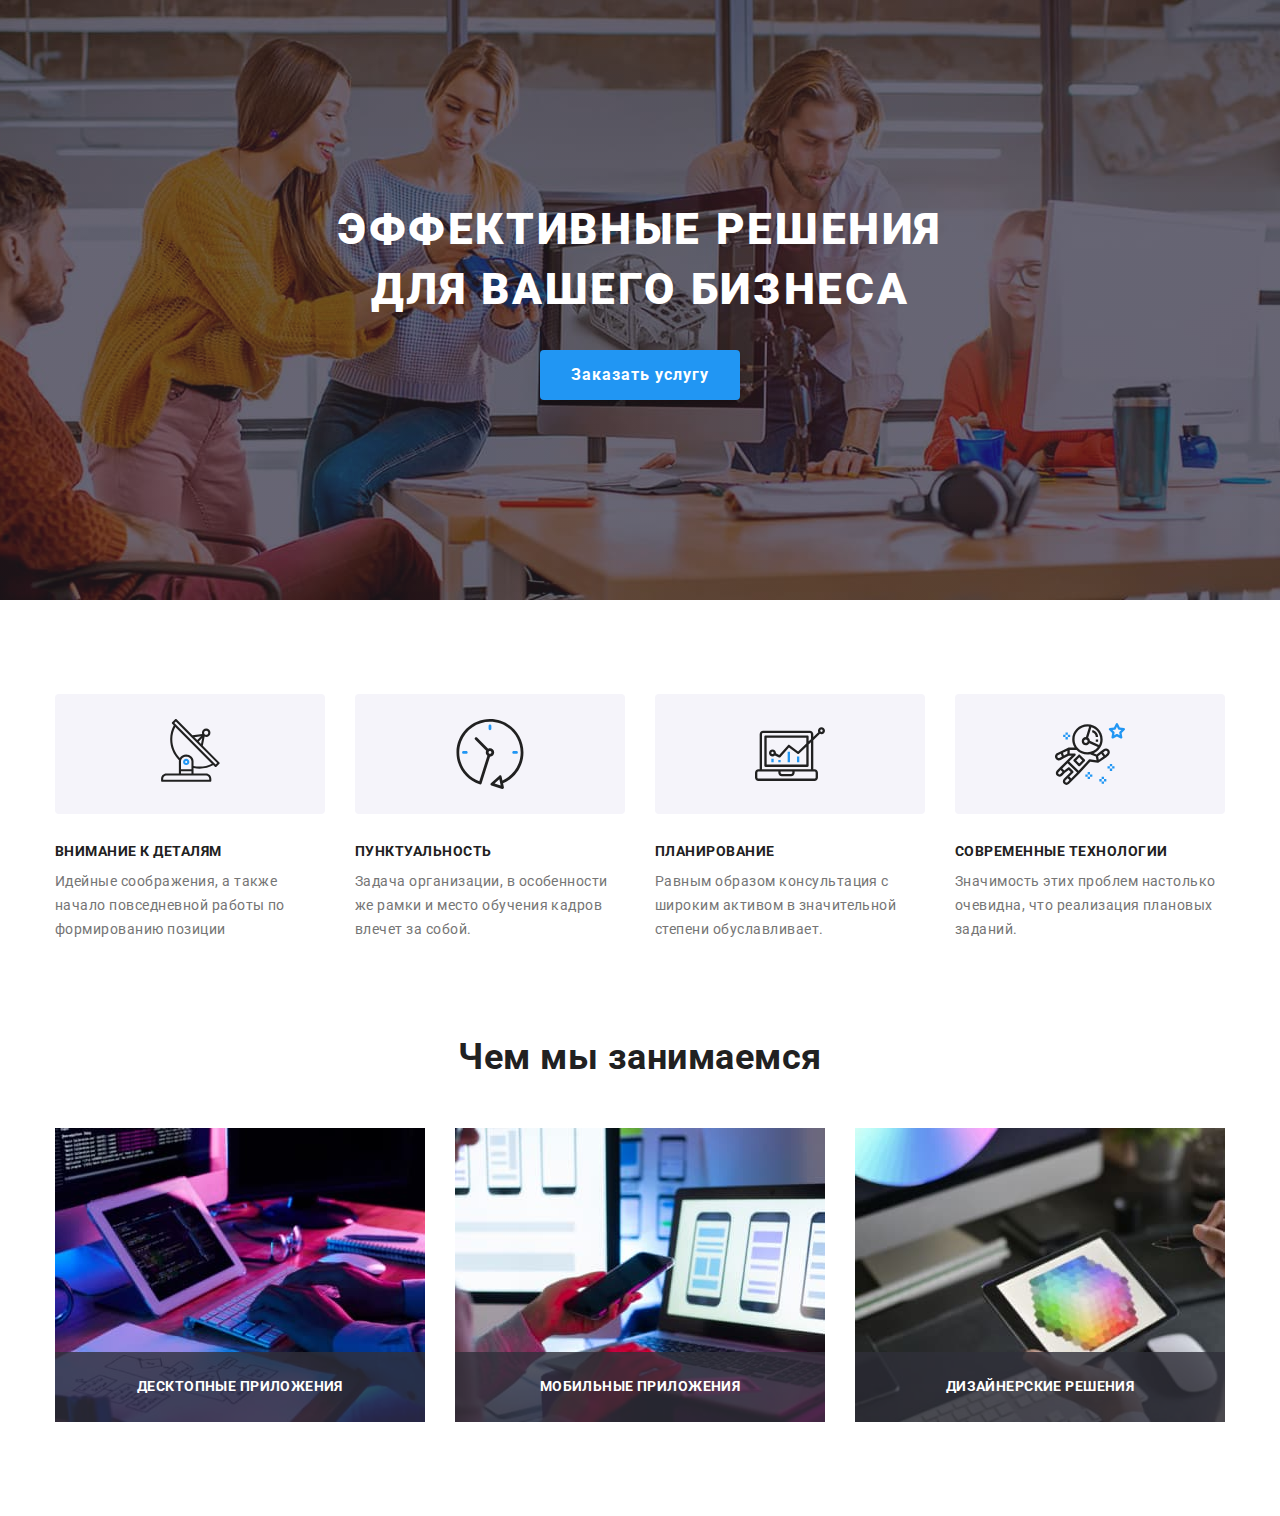
==== index.html @ b1a405c2 "add features adaptive" ====
<!DOCTYPE html>
<html lang="ru">
  <head>
    <meta charset="UTF-8" />
    <meta http-equiv="X-UA-Compatible" content="IE=edge" />
    <meta name="viewport" content="width=device-width, initial-scale=1.0" />
    <link rel="preconnect" href="https://fonts.googleapis.com" />
    <link rel="preconnect" href="https://fonts.gstatic.com" crossorigin />
    <link
      href="https://fonts.googleapis.com/css2?family=Raleway:wght@700&family=Roboto:wght@400;500;700;900&display=swap"
      rel="stylesheet"
    />
    <link
      rel="stylesheet"
      href="https://cdnjs.cloudflare.com/ajax/libs/modern-normalize/1.1.0/modern-normalize.min.css"
    />
    <link rel="stylesheet" href="./css/main.min.css" />
    <title>Document</title>
  </head>
  <body>
    <!-- Шапка сайта-->
    <!-- <header class="header">
      <div class="conteiner header__conteiner">
        <nav class="navigation">
          <a class="logo header__logo link" href="./index.html"
            ><span class="logo__label">Web</span>Studio</a
          >
          <ul class="navigation__list list">
            <li class="navigation__item">
              <a class="navigation__link link navigation__link--active" href="./index.html"
                >Студия</a
              >
            </li>
            <li class="navigation__item">
              <a class="navigation__link link" href="./portfolio.html">Портфолио</a>
            </li>
            <li class="navigation__item"><a class="navigation__link link" href="">Контакты</a></li>
          </ul>
        </nav>
        <ul class="header__contact contat-header list">
          <li class="contact-header__item">
            <a class="contact-header__link link" href="mailto:info@devstudio.com">
              <svg class="contact-header__icon" width="16" height="10">
                <use href="./images/icon/icon.svg#icon-envelope"></use></svg
              >info@devstudio.com</a
            >
          </li>
          <li class="contact-header__item">
            <a class="contact-header__link link" href="tel:+380961111111">
              <svg class="contact-header__icon" width="10" height="16">
                <use href="./images/icon/icon.svg#icon-smartphone"></use></svg
              >+380 96 111 11 11</a
            >
          </li>
        </ul>
      </div>
    </header> -->
    <main>
      <!--Секция герой-->
      <div class="hero hero--center">
        <section class="hero__section">
          <h1 class="hero__title">
            Эффективные решения <br />
            для вашего бизнеса
          </h1>
          <button class="button hero__btn" type="button" data-modal-open>Заказать услугу</button>
        </section>
      </div>
      <!-- Особенности  -->
      <section class="section">
        <div class="conteiner">
          <h2 class="visually-hidden">Особенности компании</h2>
          <ul class="features list">
            <li class="features__item">
              <h3 class="features__title">
                <div class="features__box">
                  <svg class="features__icon" width="70" height="70">
                    <use href="./images/icon/icon.svg#icon-antenna"></use>
                  </svg>
                </div>
                Внимание к деталям
              </h3>
              <p class="features__text">
                Идейные соображения, а также начало повседневной работы по формированию позиции
              </p>
            </li>
            <li class="features__item">
              <h3 class="features__title">
                <div class="features__box">
                  <svg class="features__icon" width="70" height="70">
                    <use href="./images/icon/icon.svg#icon-clock"></use>
                  </svg>
                </div>
                Пунктуальность
              </h3>
              <p class="features__text">
                Задача организации, в особенности же рамки и место обучения кадров влечет за собой.
              </p>
            </li>
            <li class="features__item">
              <h3 class="features__title">
                <div class="features__box">
                  <svg class="features__icon" width="70" height="70">
                    <use href="./images/icon/icon.svg#icon-diagram"></use>
                  </svg>
                </div>
                Планирование
              </h3>
              <p class="features__text">
                Равным образом консультация с широким активом в значительной степени обуславливает.
              </p>
            </li>
            <li class="features__item">
              <h3 class="features__title">
                <div class="features__box">
                  <svg class="features__icon" width="70" height="70">
                    <use href="./images/icon/icon.svg#icon-astronaut"></use>
                  </svg>
                </div>
                Современные технологии
              </h3>
              <p class="features__text">
                Значимость этих проблем настолько очевидна, что реализация плановых заданий.
              </p>
            </li>
          </ul>
        </div>
      </section>
      <!-- Чем занимется компания -->
      <section class="work">
        <div class="conteiner">
          <h2 class="work__title">Чем мы занимаемся</h2>
          <ul class="work__list list">
            <li class="work__item">
              <img
                src="./images/box1.jpg"
                width="370"
                alt="программист работает за компьютером в офисе"
              />
              <p class="work__text">Десктопные приложения</p>
            </li>
            <li class="work__item">
              <img
                src="./images/box2.jpg"
                width="370"
                alt="дизайнер разрабатывает веб-интерфейс для смартфонов"
              />
              <p class="work__text">Мобильные приложения</p>
            </li>
            <li class="work__item">
              <img
                src="./images/box3.jpg"
                width="370"
                alt="веб-дизайнер выбиреат цвет на графическом планшете"
              />
              <p class="work__text">Дизайнерские решения</p>
            </li>
          </ul>
        </div>
      </section>
      <!-- Команда -->
      <!-- <section class="section team">
        <div class="conteiner">
          <h2 class="team__title">Наша команда</h2>
          <ul class="team__list list">
            <li class="team__item">
              <img
                class="team__img"
                src="./images/ig.jpg"
                width="270"
                alt="фото Игоря Демьяненко"
              />
              <div class="team-box">
                <h3 class="team-name">Игорь Демьяненко</h3>
                <p class="team-prof">Product Designer</p>
              </div>
              <ul class="master-soc-list list">
                <li class="master-soc-item">
                  <a class="master-soc-link" href="https://www.instagram.com">
                    <svg class="master-soc-icon" width="20" height="20">
                      <use href="./images/icon/icon.svg#icon-instagram"></use>
                    </svg>
                  </a>
                </li>
                <li class="master-soc-item">
                  <a class="master-soc-link" href="https://www.twitter.com"
                    ><svg class="master-soc-icon" width="20" height="20">
                      <use href="./images/icon/icon.svg#icon-twitter"></use></svg
                  ></a>
                </li>
                <li class="master-soc-item">
                  <a class="master-soc-link" href="https://www.facebook.com"
                    ><svg class="master-soc-icon" width="20" height="20">
                      <use href="./images/icon/icon.svg#icon-facebook"></use></svg
                  ></a>
                </li>
                <li class="master-soc-item">
                  <a class="master-soc-link" href="https://www.linkedin.com"
                    ><svg class="master-soc-icon" width="20" height="20">
                      <use href="./images/icon/icon.svg#icon-linkedin"></use></svg
                  ></a>
                </li>
              </ul>
            </li>
            <li class="team__item">
              <img class="team__img" src="./images/ol.jpg" width="270" alt="фото Ольги Репиной" />
              <div class="team-box">
                <h3 class="team-name">Ольга Репина</h3>
                <p class="team-prof">Frontend Developer</p>
              </div>
              <ul class="master-soc-list list">
                <li class="master-soc-item">
                  <a class="master-soc-link" href="https://www.instagram.com">
                    <svg class="master-soc-icon" width="20" height="20">
                      <use href="./images/icon/icon.svg#icon-instagram"></use>
                    </svg>
                  </a>
                </li>
                <li class="master-soc-item">
                  <a class="master-soc-link" href="https://www.twitter.com"
                    ><svg class="master-soc-icon" width="20" height="20">
                      <use href="./images/icon/icon.svg#icon-twitter"></use></svg
                  ></a>
                </li>
                <li class="master-soc-item">
                  <a class="master-soc-link" href="https://www.facebook.com"
                    ><svg class="master-soc-icon" width="20" height="20">
                      <use href="./images/icon/icon.svg#icon-facebook"></use></svg
                  ></a>
                </li>
                <li class="master-soc-item">
                  <a class="master-soc-link" href="https://www.linkedin.com"
                    ><svg class="master-soc-icon" width="20" height="20">
                      <use href="./images/icon/icon.svg#icon-linkedin"></use></svg
                  ></a>
                </li>
              </ul>
            </li>
            <li class="team__item">
              <img
                class="team__img"
                src="./images/nic.jpg"
                width="270"
                alt="фото Николая Тарасова"
              />
              <div class="team-box">
                <h3 class="team-name">Николай Тарасов</h3>
                <p class="team-prof">Marketing</p>
              </div>
              <ul class="master-soc-list list">
                <li class="master-soc-item">
                  <a class="master-soc-link" href="https://www.instagram.com">
                    <svg class="master-soc-icon" width="20" height="20">
                      <use href="./images/icon/icon.svg#icon-instagram"></use>
                    </svg>
                  </a>
                </li>
                <li class="master-soc-item">
                  <a class="master-soc-link" href="https://www.twitter.com"
                    ><svg class="master-soc-icon" width="20" height="20">
                      <use href="./images/icon/icon.svg#icon-twitter"></use></svg
                  ></a>
                </li>
                <li class="master-soc-item">
                  <a class="master-soc-link" href="https://www.facebook.com"
                    ><svg class="master-soc-icon" width="20" height="20">
                      <use href="./images/icon/icon.svg#icon-facebook"></use></svg
                  ></a>
                </li>
                <li class="master-soc-item">
                  <a class="master-soc-link" href="https://www.linkedin.com"
                    ><svg class="master-soc-icon" width="20" height="20">
                      <use href="./images/icon/icon.svg#icon-linkedin"></use></svg
                  ></a>
                </li>
              </ul>
            </li>
            <li class="team__item">
              <img
                class="team__img"
                src="./images/mih.jpg"
                width="270"
                alt="фото Михаила Ермакова"
              />
              <div class="team-box">
                <h3 class="team-name">Михаил Ермаков</h3>
                <p class="team-prof">UI Designer</p>
              </div>
              <ul class="master-soc-list list">
                <li class="master-soc-item">
                  <a class="master-soc-link" href="https://www.instagram.com">
                    <svg class="master-soc-icon" width="20" height="20">
                      <use href="./images/icon/icon.svg#icon-instagram"></use>
                    </svg>
                  </a>
                </li>
                <li class="master-soc-item">
                  <a class="master-soc-link" href="https://www.twitter.com"
                    ><svg class="master-soc-icon" width="20" height="20">
                      <use href="./images/icon/icon.svg#icon-twitter"></use></svg
                  ></a>
                </li>
                <li class="master-soc-item">
                  <a class="master-soc-link" href="https://www.facebook.com"
                    ><svg class="master-soc-icon" width="20" height="20">
                      <use href="./images/icon/icon.svg#icon-facebook"></use></svg
                  ></a>
                </li>
                <li class="master-soc-item">
                  <a class="master-soc-link" href="https://www.linkedin.com"
                    ><svg class="master-soc-icon" width="20" height="20">
                      <use href="./images/icon/icon.svg#icon-linkedin"></use></svg
                  ></a>
                </li>
              </ul>
            </li>
          </ul>
        </div>
      </section> -->
      <!-- Клиенты -->
      <!-- <section class="section">
        <div class="conteiner">
          <h2 class="clients">Постоянные клиенты</h2>
          <ul class="clients-list list">
            <li class="clients-item">
              <a class="clients-link" href="">
                <svg class="clients-icon" width="106" height="60">
                  <use href="./images/icon/icon.svg#icon-client1"></use>
                </svg>
              </a>
            </li>
            <li class="clients-item">
              <a class="clients-link" href="">
                <svg class="clients-icon" width="106" height="60">
                  <use href="./images/icon/icon.svg#icon-client2"></use>
                </svg>
              </a>
            </li>
            <li class="clients-item">
              <a class="clients-link" href="">
                <svg class="clients-icon" width="106" height="60">
                  <use href="./images/icon/icon.svg#icon-client3"></use>
                </svg>
              </a>
            </li>
            <li class="clients-item">
              <a class="clients-link" href="">
                <svg class="clients-icon" width="106" height="60">
                  <use href="./images/icon/icon.svg#icon-client4"></use>
                </svg>
              </a>
            </li>
            <li class="clients-item">
              <a class="clients-link" href="">
                <svg class="clients-icon" width="106" height="60">
                  <use href="./images/icon/icon.svg#icon-client5"></use>
                </svg>
              </a>
            </li>
            <li class="clients-item">
              <a class="clients-link" href="">
                <svg class="clients-icon" width="106" height="60">
                  <use href="./images/icon/icon.svg#icon-client6"></use>
                </svg>
              </a>
            </li>
          </ul>
        </div>
      </section> -->
    </main>
    <!-- Подвал -->
    <!-- <footer class="footer">
      <div class="conteiner footer__conteiner">
        <div>
          <a class="logo footer__logo link" href="./index.html"
            ><span class="logo__label">Web</span>Studio</a
          >
          <address class="footer__address">
            <p class="footer__text">г. Киев, пр-т Леси Украинки, 26</p>
            <ul class="footer__contact list">
              <li class="footer__item">
                <a class="footer__link link" href="mailto:info@devstudio.com">info@devstudio.com</a>
              </li>
              <li class="footer__item">
                <a class="footer__link link" href="tel:+380961111111">+380 96 111 11 11</a>
              </li>
            </ul>
          </address>
        </div>
        <div class="socials footer__socials">
          <h2 class="socials__title">присоединяйтесь</h2>
          <ul class="socials__list list">
            <li class="socials__item">
              <a class="socials__link" href="https://www.instagram.com">
                <svg class="socials__icon" width="20" height="20">
                  <use href="./images/icon/icon.svg#icon-instagram"></use>
                </svg>
              </a>
            </li>
            <li class="socials__item">
              <a class="socials__link" href="https://www.twitter.com"
                ><svg class="socials__icon" width="20" height="20">
                  <use href="./images/icon/icon.svg#icon-twitter"></use></svg
              ></a>
            </li>
            <li class="socials__item">
              <a class="socials__link" href="https://www.facebook.com"
                ><svg class="socials__icon" width="20" height="20">
                  <use href="./images/icon/icon.svg#icon-facebook"></use></svg
              ></a>
            </li>
            <li class="socials__item">
              <a class="socials__link" href="https://www.linkedin.com"
                ><svg class="socials__icon" width="20" height="20">
                  <use href="./images/icon/icon.svg#icon-linkedin"></use></svg
              ></a>
            </li>
          </ul>
        </div>
        <div class="subscription footer__subscription">
          <h2 class="subscription__titel">Подпишитесь на рассылку</h2>
          <form class="subscription__form">
            <input class="subscription__input" type="email" name="email" placeholder="E-mail" />
            <button type="submit" class="button subscription__btn">
              Подписаться
              <svg class="subscription__icon" width="24" height="24">
                <use href="./images/icon/icon.svg#icon-send"></use>
              </svg>
            </button>
          </form>
        </div>
      </div>
    </footer> -->
    <!-- Modal window -->
    <div class="backdrop is-hidden" data-modal>
      <div class="modal">
        <button class="modal-btm" type="button" data-modal-close>
          <svg class="btn-close" width="18" height="18">
            <use href="./images/icon/icon.svg#icon-close"></use>
          </svg>
        </button>
        <h2 class="modal-text">Оставьте свои данные, мы вам перезвоним</h2>
        <form class="modal-form">
          <div class="input-wrap">
            <label class="modal-label">
              <span class="label-name"> Имя</span>
              <input type="text" name="username" class="modal-input" />
              <svg class="modal-input-icon" width="18" height="18">
                <use href="./images/icon/icon.svg#icon-persone"></use>
              </svg>
            </label>
          </div>
          <div class="input-wrap">
            <label class="modal-label">
              <span class="label-name">Телефон</span>
              <input type="tel" name="userphone" class="modal-input" />
              <svg class="modal-input-icon" width="18" height="18">
                <use href="./images/icon/icon.svg#icon-phone"></use>
              </svg>
            </label>
          </div>
          <div class="input-wrap">
            <label class="modal-label">
              <span class="label-name">Почта</span>
              <input type="email" name="useremail" class="modal-input" />
              <svg class="modal-input-icon" width="18" height="18">
                <use href="./images/icon/icon.svg#icon-email"></use>
              </svg>
            </label>
          </div>
          <label class="modal-label">
            <span class="label-name">Комментарий</span>
            <textarea name="comment" class="modal-textarea" placeholder="Введите текст"></textarea>
          </label>
          <label class="modal-checkbox">
            <input name="agreement" type="checkbox" class="modal-check visually-hidden" />
            <span class="checkbox-icon"></span>
            <span
              >Соглашаюсь с рассылкой и принимаю
              <a class="checkbox-text link" href="">Условия договора</a></span
            >
          </label>
          <button type="submit" class="modal-button">Отправить</button>
        </form>
      </div>
    </div>
    <script src="./js/modal.js"></script>
  </body>
</html>
---- css/main.min.css ----
ul,h1,h2,h3,p{margin-top:0;margin-bottom:0;padding:0}img{display:block;max-width:100%}body{font-family:"Roboto",sans-serif;font-weight:400;letter-spacing:.03em;color:#212121;background-color:#fff}.link{text-decoration:none}.list{list-style:none}.visually-hidden{position:absolute;white-space:nowrap;width:1px;height:1px;overflow:hidden;border:0;padding:0;clip:rect(0 0 0 0);clip-path:inset(50%);margin:-1px}.conteiner{padding:0 15px;margin:0 auto}@media screen and (min-width: 480px){.conteiner{width:480px}}@media screen and (min-width: 768px){.conteiner{width:768px}}@media screen and (min-width: 1200px){.conteiner{width:1200px}}.section{padding:60px 0}@media screen and (min-width: 1200px){.section{padding:94px 0}}.header{padding-top:24px;padding-bottom:25px;border-bottom:1px solid #ececec}.header__conteiner{display:flex;align-items:center}.header__logo{margin-right:93px;color:#000}.header__contact{display:flex;margin-left:auto}.contact-header__item:not(:last-child){margin-right:50px}.contact-header__icon{margin-right:10px;fill:currentColor}.contact-header__link{display:flex;align-items:center;font-weight:500;font-size:14px;line-height:1.14;letter-spacing:.02em;color:#757575;transition:color 250ms cubic-bezier(0.4, 0, 0.2, 1)}.contact-header__link:hover,.contact-header__link:focus{color:#2196f3}.logo{font-family:"Raleway";font-weight:700;font-size:26px;line-height:1.2}.logo__label{color:#2196f3}.navigation{display:flex;align-items:center}.navigation__list{display:flex}.navigation__item{position:relative}.navigation__item:not(:last-child){margin-right:50px}.navigation__link{font-weight:500;font-size:14px;line-height:1.14;letter-spacing:.02em;color:#212121;transition:color 250ms cubic-bezier(0.4, 0, 0.2, 1)}.navigation__link:hover,.navigation__link:focus{color:#2196f3}.navigation__link--active{color:#2196f3}.navigation__link--active::after{content:"";display:block;position:absolute;top:48px;width:100%;height:4px;background-color:#2196f3;border-radius:2px}.hero{max-width:480px;height:auto;padding:118px 60px;background-image:linear-gradient(rgba(56, 47, 58, 0.4), rgba(56, 47, 58, 0.4)),url(../images/icon/hero.jpg);background-position:center;background-repeat:no-repeat;background-color:#2f303a;text-align:center}@media screen and (min-width: 768px){.hero{max-width:768px;padding:118px 204px}}@media screen and (min-width: 1200px){.hero{max-width:1600px;height:600px;padding:200px 0}}.hero--center{margin-right:auto;margin-left:auto}.hero__title{margin-bottom:30px;font-weight:900;font-size:26px;line-height:1.62;text-align:center;letter-spacing:.06em;text-transform:uppercase;color:#fff}@media screen and (min-width: 1200px){.hero__title{font-size:44px;line-height:1.36}}.hero__btn{transition:background-color 250ms cubic-bezier(0.4, 0, 0.2, 1)}.hero__btn:hover,.hero__btn:focus{background-color:#188ce8}.button{width:200px;height:50px;font-weight:700;font-size:16px;line-height:1.88;letter-spacing:.06em;color:#fff;background-color:#2196f3;box-shadow:0px 4px 4px rgba(0,0,0,.15);border-radius:4px;border:1px solid rgba(0,0,0,0);cursor:pointer}.features{margin-bottom:-30px}@media screen and (min-width: 768px){.features{display:flex;flex-wrap:wrap;margin-right:-30px}}.features__item{width:100%;margin-bottom:30px}@media screen and (min-width: 768px){.features__item{margin-right:30px;flex-basis:calc(50% - 30px)}}@media screen and (min-width: 1200px){.features__item{flex-basis:calc(25% - 30px)}}.features__title{margin-bottom:10px;font-weight:700;font-size:14px;line-height:1.14;text-transform:uppercase;text-align:center}@media screen and (min-width: 768px){.features__title{text-align:left}}.features__box{display:flex;justify-content:center;align-items:center;margin-bottom:30px;background-color:#f5f4fa;border-radius:4px;height:120px}.features__text{font-size:14px;line-height:1.71;color:#757575}.work{padding-bottom:94px}.work__title{margin-bottom:50px;font-weight:700;font-size:36px;line-height:1.17;text-align:center}.work__list{display:flex}.work__item{position:relative}.work__item:not(:last-child){margin-right:30px}.work__text{position:absolute;bottom:0;display:flex;justify-content:center;align-items:center;width:100%;height:70px;font-weight:700;font-size:14px;line-height:1.14;text-align:center;letter-spacing:.03em;text-transform:uppercase;color:#fff;background-color:rgba(47,48,58,.8)}.team{background-color:#f5f4fa}.team__title{margin-bottom:50px;font-weight:700;font-size:36px;line-height:1.17;text-align:center}.team__list{display:flex}.team__item{background:#fff;box-shadow:0px 1px 3px rgba(0,0,0,.12),0px 1px 1px rgba(0,0,0,.14),0px 2px 1px rgba(0,0,0,.2);border-radius:0px 0px 4px 4px}.team__item:not(:last-child){margin-right:30px}.team-box{padding:30px 0 16px 0}.team-name{margin-bottom:10px;font-weight:500;font-size:16px;line-height:1.19;text-align:center}.team-prof{font-size:16px;line-height:1.19;text-align:center;color:#757575}.master-soc-list{display:flex;align-items:center;justify-content:center;padding:0 32px 30px 32px}.master-soc-link{width:44px;height:44px;display:flex;justify-content:center;align-items:center;border-radius:50%;fill:#afb1b8;transition:background-color 250ms cubic-bezier(0.4, 0, 0.2, 1),fill 250ms cubic-bezier(0.4, 0, 0.2, 1)}.master-soc-link:hover,.master-soc-link:focus{fill:#fff;background-color:#2196f3}.master-soc-item:not(:last-child){margin-right:10px}.clients{margin-bottom:50px;font-weight:700;font-size:36px;line-height:1.16;text-align:center;letter-spacing:.03em}.clients-list{display:flex}.clients-link{display:flex;align-items:center;justify-content:center;fill:#afb1b8;width:170px;height:92px;border:1px solid #afb1b8;border-radius:4px;transition:border 250ms cubic-bezier(0.4, 0, 0.2, 1),fill 250ms cubic-bezier(0.4, 0, 0.2, 1)}.clients-link:hover,.clients-link:focus{border:1px solid #2196f3;fill:#2196f3}.clients-item:not(:last-child){margin-right:30px}.footer{padding:60px 0;background-color:#2f303a}.footer__conteiner{display:flex;align-items:baseline}.footer__logo{margin-bottom:20px;display:inline-block;color:#fff}.footer__text{margin-bottom:9px;font-style:normal;font-size:14px;line-height:1.71;color:#fff}.footer__item:first-child{margin-bottom:9px}.footer__link{display:inline-block;font-style:normal;font-size:14px;line-height:1.71;color:rgba(255,255,255,.6);transition:color 250ms cubic-bezier(0.4, 0, 0.2, 1)}.footer__link:hover,.footer__link:focus{color:#2196f3}.footer__socials{margin-left:70px}.socials__title{margin-bottom:20px;font-weight:700;font-size:14px;line-height:1.14;letter-spacing:.03em;text-transform:uppercase;color:#fff}.socials__list{display:flex}.socials__item:not(:last-child){margin-right:10px}.socials__link{width:44px;height:44px;border-radius:50px;display:flex;justify-content:center;align-items:center;fill:#fff;background-color:rgba(255,255,255,.1);transition:background-color 250ms cubic-bezier(0.4, 0, 0.2, 1)}.socials__link:hover,.socials__link:focus{background-color:#2196f3}.footer__subscription{margin-left:93px}.subscription__titel{margin-bottom:20px;font-weight:700;font-size:14px;line-height:1.14;letter-spacing:.03em;text-transform:uppercase;color:#fff}.subscription__form{display:flex;align-items:center}.subscription__input{display:block;margin-right:12px;padding-left:16px;width:358px;height:50px;border:1px solid rgba(255,255,255,.3);filter:drop-shadow(0px 4px 4px rgba(0, 0, 0, 0.15));border-radius:4px;background-color:rgba(0,0,0,0);color:rgba(255,255,255,.6)}.subscription__input::placeholder{font-size:16px;line-height:1.25;letter-spacing:.03em;color:rgba(255,255,255,.6)}.subscription__btn{display:flex;align-items:center;justify-content:center}.subscription__icon{margin-left:10px;fill:#fff}.box-pro{margin-bottom:50px}.projects-btn{display:flex;justify-content:center}.btn-item:not(:last-child){margin-right:8px}.btn{padding:6px 22px;border-radius:4px;border:1px solid rgba(0,0,0,0);font-family:"Roboto";font-weight:500;font-size:16px;line-height:1.62;text-align:center;letter-spacing:.03em;color:#212121;background:#f5f4fa;cursor:pointer;transition:color 250ms cubic-bezier(0.4, 0, 0.2, 1),background-color 250ms cubic-bezier(0.4, 0, 0.2, 1),box-shadow 250ms cubic-bezier(0.4, 0, 0.2, 1),border-radius 250ms cubic-bezier(0.4, 0, 0.2, 1)}.btn:hover,.btn:focus{background-color:#2196f3;color:#fff;box-shadow:0px 3px 1px rgba(0,0,0,.1),0px 1px 2px rgba(0,0,0,.08),0px 2px 2px rgba(0,0,0,.12);border-radius:4px}.projects-list{padding:0;margin:0;display:flex;flex-wrap:wrap;margin-top:-30px;margin-left:-30px}.projects-item{flex-basis:calc(33.3333333333% - 30px);margin-top:30px;margin-left:30px;cursor:pointer;transition:box-shadow 250ms cubic-bezier(0.4, 0, 0.2, 1)}.projects-item:hover,.projects-item:focus{box-shadow:0px 1px 1px rgba(0,0,0,.12),0px 4px 4px rgba(0,0,0,.06),1px 4px 6px rgba(0,0,0,.16)}.projects-overlay{position:relative;overflow:hidden}.overlay-text{position:absolute;top:0;left:0;height:100%;padding:63px 24px;font-size:18px;line-height:1.56;letter-spacing:.03em;color:#fff;background-color:rgba(33,150,243,.9);transform:translateY(100%);transition:transform 250ms cubic-bezier(0.4, 0, 0.2, 1)}.projects-item:hover .overlay-text{transform:translateY(0)}.card-box{padding:20px 24px;border-width:0 1px 1px 1px;border-style:solid;border-color:#eee}.project-h{font-size:18px;line-height:2;letter-spacing:.06em}.project-text{font-size:16px;line-height:1.88;color:#757575}.backdrop{position:fixed;top:0;left:0;width:100%;height:100%;background-color:rgba(0,0,0,.2);transition:opacity 250ms cubic-bezier(0.4, 0, 0.2, 1),visibility 250ms cubic-bezier(0.4, 0, 0.2, 1)}.backdrop.is-hidden .modal{transform:scale(1.5)}.modal{position:absolute;top:50%;left:50%;transform:translate(-50%, -50%) scale(1);padding:40px;width:528px;height:581px;background:#fff;box-shadow:0px 1px 3px rgba(0,0,0,.12),0px 1px 1px rgba(0,0,0,.14),0px 2px 1px rgba(0,0,0,.2);border-radius:4px;transition:transform 250ms cubic-bezier(0.4, 0, 0.2, 1)}.modal-btm{position:absolute;top:8px;right:8px;display:flex;justify-content:center;align-items:center;width:30px;height:30px;background-color:#fff;border:1px solid rgba(0,0,0,.1);border-radius:50%;cursor:pointer;fill:#000}.modal-btm:hover,.modal-btm:focus{fill:#2196f3}.is-hidden{opacity:0;pointer-events:none;visibility:hidden}.modal-text{margin-bottom:12px;font-weight:700;font-size:20px;line-height:1.15;text-align:center;letter-spacing:.03em}.modal-label{font-size:12px;line-height:1.16;letter-spacing:.01em;color:#757575}.label-name{display:inline-block;margin-bottom:4px}.modal-input{position:relative;padding-left:42px;width:448px;height:40px;border:1px solid rgba(33,33,33,.2);box-sizing:border-box;border-radius:4px;cursor:pointer;transition:border 250ms cubic-bezier(0.4, 0, 0.2, 1),outline 250ms cubic-bezier(0.4, 0, 0.2, 1)}.modal-label:focus-within .modal-input{border:1px solid #2196f3;outline:rgba(0,0,0,0)}.input-wrap{position:relative;margin-bottom:10px}.modal-input-icon{position:absolute;top:50%;left:12px;transition:fill 250ms cubic-bezier(0.4, 0, 0.2, 1)}.modal-label:focus-within .modal-input-icon{fill:#2196f3}.modal-textarea{padding:12px 16px;margin-bottom:20px;width:448px;height:120px;resize:none;border:1px solid rgba(33,33,33,.2);box-sizing:border-box;border-radius:4px;transition:border 250ms cubic-bezier(0.4, 0, 0.2, 1),outline 250ms cubic-bezier(0.4, 0, 0.2, 1)}.modal-textarea::placeholder{font-size:12px;line-height:1.16;letter-spacing:.01em;color:rgba(117,117,117,.5)}.modal-label:focus-within .modal-textarea{border:1px solid #2196f3;outline:rgba(0,0,0,0)}.modal-checkbox{display:flex;align-items:center;justify-content:center;margin-bottom:20px;font-weight:400;font-size:14px;line-height:1.71;letter-spacing:.03em;color:#757575}.checkbox-icon{display:inline-block;margin-right:7px;width:16px;height:15px;border:2px solid #212121;border-radius:3px;background-image:url(../images/icon/Vector.svg);background-repeat:no-repeat;background-size:contain;background-position:50% 50%;transition:border 250ms cubic-bezier(0.4, 0, 0.2, 1),background-color 250ms cubic-bezier(0.4, 0, 0.2, 1)}.modal-check:checked+.checkbox-icon{background-color:#2196f3;border:rgba(0,0,0,0)}.checkbox-text{text-decoration:underline;color:#2196f3}.modal-button{display:block;margin-right:auto;margin-left:auto;width:200px;height:50px;font-weight:700;font-size:16px;line-height:1.88;letter-spacing:.06em;box-shadow:0px 4px 4px rgba(0,0,0,.15);border-radius:4px;background-color:#2196f3;color:#fff;border:rgba(0,0,0,0);text-align:center;cursor:pointer;transition:background-color 250ms cubic-bezier(0.4, 0, 0.2, 1)}.modal-button:focus,.modal-button:hover{background:#188ce8}/*# sourceMappingURL=main.min.css.map */
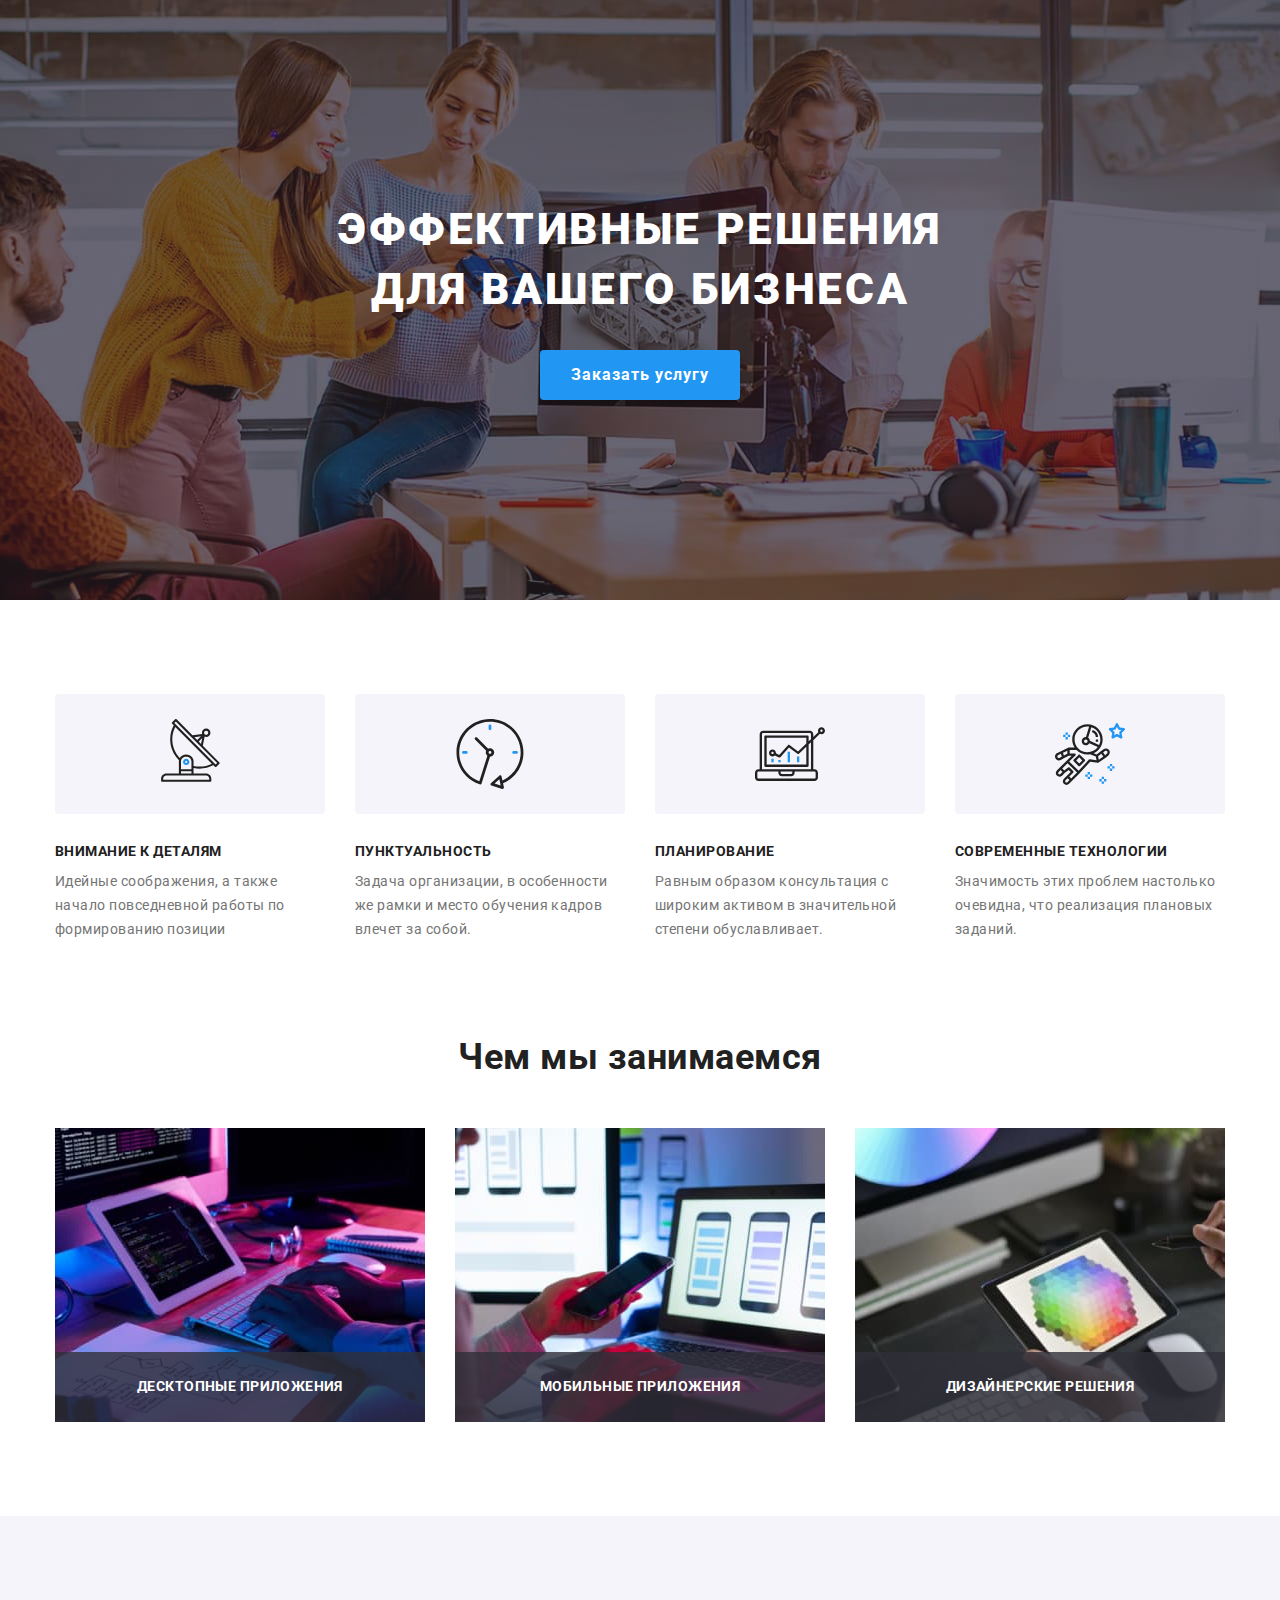
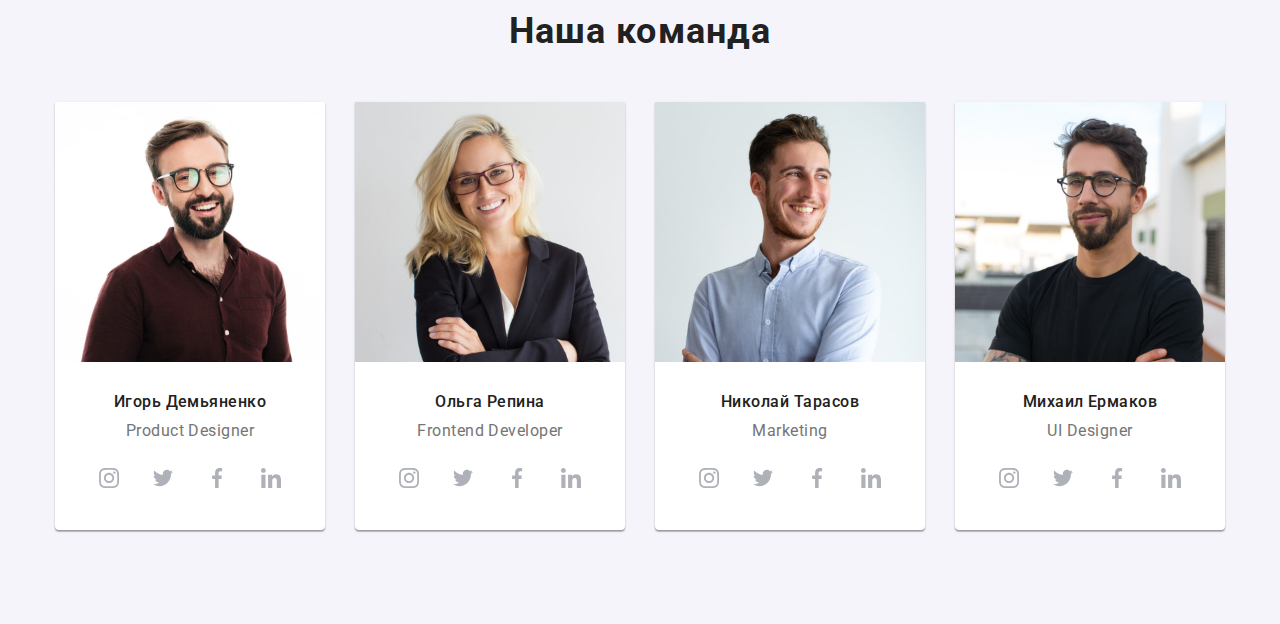
==== commit ed896a6e: "add team adaptive" ====
--- a/index.html
+++ b/index.html
@@ -159,7 +159,7 @@
         </div>
       </section>
       <!-- Команда -->
-      <!-- <section class="section team">
+      <section class="section team">
         <div class="conteiner">
           <h2 class="team__title">Наша команда</h2>
           <ul class="team__list list">
@@ -316,7 +316,7 @@
             </li>
           </ul>
         </div>
-      </section> -->
+      </section>
       <!-- Клиенты -->
       <!-- <section class="section">
         <div class="conteiner">
--- a/css/main.min.css
+++ b/css/main.min.css
@@ -1 +1 @@
-ul,h1,h2,h3,p{margin-top:0;margin-bottom:0;padding:0}img{display:block;max-width:100%}body{font-family:"Roboto",sans-serif;font-weight:400;letter-spacing:.03em;color:#212121;background-color:#fff}.link{text-decoration:none}.list{list-style:none}.visually-hidden{position:absolute;white-space:nowrap;width:1px;height:1px;overflow:hidden;border:0;padding:0;clip:rect(0 0 0 0);clip-path:inset(50%);margin:-1px}.conteiner{padding:0 15px;margin:0 auto}@media screen and (min-width: 480px){.conteiner{width:480px}}@media screen and (min-width: 768px){.conteiner{width:768px}}@media screen and (min-width: 1200px){.conteiner{width:1200px}}.section{padding:60px 0}@media screen and (min-width: 1200px){.section{padding:94px 0}}.header{padding-top:24px;padding-bottom:25px;border-bottom:1px solid #ececec}.header__conteiner{display:flex;align-items:center}.header__logo{margin-right:93px;color:#000}.header__contact{display:flex;margin-left:auto}.contact-header__item:not(:last-child){margin-right:50px}.contact-header__icon{margin-right:10px;fill:currentColor}.contact-header__link{display:flex;align-items:center;font-weight:500;font-size:14px;line-height:1.14;letter-spacing:.02em;color:#757575;transition:color 250ms cubic-bezier(0.4, 0, 0.2, 1)}.contact-header__link:hover,.contact-header__link:focus{color:#2196f3}.logo{font-family:"Raleway";font-weight:700;font-size:26px;line-height:1.2}.logo__label{color:#2196f3}.navigation{display:flex;align-items:center}.navigation__list{display:flex}.navigation__item{position:relative}.navigation__item:not(:last-child){margin-right:50px}.navigation__link{font-weight:500;font-size:14px;line-height:1.14;letter-spacing:.02em;color:#212121;transition:color 250ms cubic-bezier(0.4, 0, 0.2, 1)}.navigation__link:hover,.navigation__link:focus{color:#2196f3}.navigation__link--active{color:#2196f3}.navigation__link--active::after{content:"";display:block;position:absolute;top:48px;width:100%;height:4px;background-color:#2196f3;border-radius:2px}.hero{max-width:480px;height:auto;padding:118px 60px;background-image:linear-gradient(rgba(56, 47, 58, 0.4), rgba(56, 47, 58, 0.4)),url(../images/icon/hero.jpg);background-position:center;background-repeat:no-repeat;background-color:#2f303a;text-align:center}@media screen and (min-width: 768px){.hero{max-width:768px;padding:118px 204px}}@media screen and (min-width: 1200px){.hero{max-width:1600px;height:600px;padding:200px 0}}.hero--center{margin-right:auto;margin-left:auto}.hero__title{margin-bottom:30px;font-weight:900;font-size:26px;line-height:1.62;text-align:center;letter-spacing:.06em;text-transform:uppercase;color:#fff}@media screen and (min-width: 1200px){.hero__title{font-size:44px;line-height:1.36}}.hero__btn{transition:background-color 250ms cubic-bezier(0.4, 0, 0.2, 1)}.hero__btn:hover,.hero__btn:focus{background-color:#188ce8}.button{width:200px;height:50px;font-weight:700;font-size:16px;line-height:1.88;letter-spacing:.06em;color:#fff;background-color:#2196f3;box-shadow:0px 4px 4px rgba(0,0,0,.15);border-radius:4px;border:1px solid rgba(0,0,0,0);cursor:pointer}.features{margin-bottom:-30px}@media screen and (min-width: 768px){.features{display:flex;flex-wrap:wrap;margin-right:-30px}}.features__item{width:100%;margin-bottom:30px}@media screen and (min-width: 768px){.features__item{margin-right:30px;flex-basis:calc(50% - 30px)}}@media screen and (min-width: 1200px){.features__item{flex-basis:calc(25% - 30px)}}.features__title{margin-bottom:10px;font-weight:700;font-size:14px;line-height:1.14;text-transform:uppercase;text-align:center}@media screen and (min-width: 768px){.features__title{text-align:left}}.features__box{display:flex;justify-content:center;align-items:center;margin-bottom:30px;background-color:#f5f4fa;border-radius:4px;height:120px}.features__text{font-size:14px;line-height:1.71;color:#757575}.work{padding-bottom:94px}.work__title{margin-bottom:50px;font-weight:700;font-size:36px;line-height:1.17;text-align:center}.work__list{display:flex}.work__item{position:relative}.work__item:not(:last-child){margin-right:30px}.work__text{position:absolute;bottom:0;display:flex;justify-content:center;align-items:center;width:100%;height:70px;font-weight:700;font-size:14px;line-height:1.14;text-align:center;letter-spacing:.03em;text-transform:uppercase;color:#fff;background-color:rgba(47,48,58,.8)}.team{background-color:#f5f4fa}.team__title{margin-bottom:50px;font-weight:700;font-size:36px;line-height:1.17;text-align:center}.team__list{display:flex}.team__item{background:#fff;box-shadow:0px 1px 3px rgba(0,0,0,.12),0px 1px 1px rgba(0,0,0,.14),0px 2px 1px rgba(0,0,0,.2);border-radius:0px 0px 4px 4px}.team__item:not(:last-child){margin-right:30px}.team-box{padding:30px 0 16px 0}.team-name{margin-bottom:10px;font-weight:500;font-size:16px;line-height:1.19;text-align:center}.team-prof{font-size:16px;line-height:1.19;text-align:center;color:#757575}.master-soc-list{display:flex;align-items:center;justify-content:center;padding:0 32px 30px 32px}.master-soc-link{width:44px;height:44px;display:flex;justify-content:center;align-items:center;border-radius:50%;fill:#afb1b8;transition:background-color 250ms cubic-bezier(0.4, 0, 0.2, 1),fill 250ms cubic-bezier(0.4, 0, 0.2, 1)}.master-soc-link:hover,.master-soc-link:focus{fill:#fff;background-color:#2196f3}.master-soc-item:not(:last-child){margin-right:10px}.clients{margin-bottom:50px;font-weight:700;font-size:36px;line-height:1.16;text-align:center;letter-spacing:.03em}.clients-list{display:flex}.clients-link{display:flex;align-items:center;justify-content:center;fill:#afb1b8;width:170px;height:92px;border:1px solid #afb1b8;border-radius:4px;transition:border 250ms cubic-bezier(0.4, 0, 0.2, 1),fill 250ms cubic-bezier(0.4, 0, 0.2, 1)}.clients-link:hover,.clients-link:focus{border:1px solid #2196f3;fill:#2196f3}.clients-item:not(:last-child){margin-right:30px}.footer{padding:60px 0;background-color:#2f303a}.footer__conteiner{display:flex;align-items:baseline}.footer__logo{margin-bottom:20px;display:inline-block;color:#fff}.footer__text{margin-bottom:9px;font-style:normal;font-size:14px;line-height:1.71;color:#fff}.footer__item:first-child{margin-bottom:9px}.footer__link{display:inline-block;font-style:normal;font-size:14px;line-height:1.71;color:rgba(255,255,255,.6);transition:color 250ms cubic-bezier(0.4, 0, 0.2, 1)}.footer__link:hover,.footer__link:focus{color:#2196f3}.footer__socials{margin-left:70px}.socials__title{margin-bottom:20px;font-weight:700;font-size:14px;line-height:1.14;letter-spacing:.03em;text-transform:uppercase;color:#fff}.socials__list{display:flex}.socials__item:not(:last-child){margin-right:10px}.socials__link{width:44px;height:44px;border-radius:50px;display:flex;justify-content:center;align-items:center;fill:#fff;background-color:rgba(255,255,255,.1);transition:background-color 250ms cubic-bezier(0.4, 0, 0.2, 1)}.socials__link:hover,.socials__link:focus{background-color:#2196f3}.footer__subscription{margin-left:93px}.subscription__titel{margin-bottom:20px;font-weight:700;font-size:14px;line-height:1.14;letter-spacing:.03em;text-transform:uppercase;color:#fff}.subscription__form{display:flex;align-items:center}.subscription__input{display:block;margin-right:12px;padding-left:16px;width:358px;height:50px;border:1px solid rgba(255,255,255,.3);filter:drop-shadow(0px 4px 4px rgba(0, 0, 0, 0.15));border-radius:4px;background-color:rgba(0,0,0,0);color:rgba(255,255,255,.6)}.subscription__input::placeholder{font-size:16px;line-height:1.25;letter-spacing:.03em;color:rgba(255,255,255,.6)}.subscription__btn{display:flex;align-items:center;justify-content:center}.subscription__icon{margin-left:10px;fill:#fff}.box-pro{margin-bottom:50px}.projects-btn{display:flex;justify-content:center}.btn-item:not(:last-child){margin-right:8px}.btn{padding:6px 22px;border-radius:4px;border:1px solid rgba(0,0,0,0);font-family:"Roboto";font-weight:500;font-size:16px;line-height:1.62;text-align:center;letter-spacing:.03em;color:#212121;background:#f5f4fa;cursor:pointer;transition:color 250ms cubic-bezier(0.4, 0, 0.2, 1),background-color 250ms cubic-bezier(0.4, 0, 0.2, 1),box-shadow 250ms cubic-bezier(0.4, 0, 0.2, 1),border-radius 250ms cubic-bezier(0.4, 0, 0.2, 1)}.btn:hover,.btn:focus{background-color:#2196f3;color:#fff;box-shadow:0px 3px 1px rgba(0,0,0,.1),0px 1px 2px rgba(0,0,0,.08),0px 2px 2px rgba(0,0,0,.12);border-radius:4px}.projects-list{padding:0;margin:0;display:flex;flex-wrap:wrap;margin-top:-30px;margin-left:-30px}.projects-item{flex-basis:calc(33.3333333333% - 30px);margin-top:30px;margin-left:30px;cursor:pointer;transition:box-shadow 250ms cubic-bezier(0.4, 0, 0.2, 1)}.projects-item:hover,.projects-item:focus{box-shadow:0px 1px 1px rgba(0,0,0,.12),0px 4px 4px rgba(0,0,0,.06),1px 4px 6px rgba(0,0,0,.16)}.projects-overlay{position:relative;overflow:hidden}.overlay-text{position:absolute;top:0;left:0;height:100%;padding:63px 24px;font-size:18px;line-height:1.56;letter-spacing:.03em;color:#fff;background-color:rgba(33,150,243,.9);transform:translateY(100%);transition:transform 250ms cubic-bezier(0.4, 0, 0.2, 1)}.projects-item:hover .overlay-text{transform:translateY(0)}.card-box{padding:20px 24px;border-width:0 1px 1px 1px;border-style:solid;border-color:#eee}.project-h{font-size:18px;line-height:2;letter-spacing:.06em}.project-text{font-size:16px;line-height:1.88;color:#757575}.backdrop{position:fixed;top:0;left:0;width:100%;height:100%;background-color:rgba(0,0,0,.2);transition:opacity 250ms cubic-bezier(0.4, 0, 0.2, 1),visibility 250ms cubic-bezier(0.4, 0, 0.2, 1)}.backdrop.is-hidden .modal{transform:scale(1.5)}.modal{position:absolute;top:50%;left:50%;transform:translate(-50%, -50%) scale(1);padding:40px;width:528px;height:581px;background:#fff;box-shadow:0px 1px 3px rgba(0,0,0,.12),0px 1px 1px rgba(0,0,0,.14),0px 2px 1px rgba(0,0,0,.2);border-radius:4px;transition:transform 250ms cubic-bezier(0.4, 0, 0.2, 1)}.modal-btm{position:absolute;top:8px;right:8px;display:flex;justify-content:center;align-items:center;width:30px;height:30px;background-color:#fff;border:1px solid rgba(0,0,0,.1);border-radius:50%;cursor:pointer;fill:#000}.modal-btm:hover,.modal-btm:focus{fill:#2196f3}.is-hidden{opacity:0;pointer-events:none;visibility:hidden}.modal-text{margin-bottom:12px;font-weight:700;font-size:20px;line-height:1.15;text-align:center;letter-spacing:.03em}.modal-label{font-size:12px;line-height:1.16;letter-spacing:.01em;color:#757575}.label-name{display:inline-block;margin-bottom:4px}.modal-input{position:relative;padding-left:42px;width:448px;height:40px;border:1px solid rgba(33,33,33,.2);box-sizing:border-box;border-radius:4px;cursor:pointer;transition:border 250ms cubic-bezier(0.4, 0, 0.2, 1),outline 250ms cubic-bezier(0.4, 0, 0.2, 1)}.modal-label:focus-within .modal-input{border:1px solid #2196f3;outline:rgba(0,0,0,0)}.input-wrap{position:relative;margin-bottom:10px}.modal-input-icon{position:absolute;top:50%;left:12px;transition:fill 250ms cubic-bezier(0.4, 0, 0.2, 1)}.modal-label:focus-within .modal-input-icon{fill:#2196f3}.modal-textarea{padding:12px 16px;margin-bottom:20px;width:448px;height:120px;resize:none;border:1px solid rgba(33,33,33,.2);box-sizing:border-box;border-radius:4px;transition:border 250ms cubic-bezier(0.4, 0, 0.2, 1),outline 250ms cubic-bezier(0.4, 0, 0.2, 1)}.modal-textarea::placeholder{font-size:12px;line-height:1.16;letter-spacing:.01em;color:rgba(117,117,117,.5)}.modal-label:focus-within .modal-textarea{border:1px solid #2196f3;outline:rgba(0,0,0,0)}.modal-checkbox{display:flex;align-items:center;justify-content:center;margin-bottom:20px;font-weight:400;font-size:14px;line-height:1.71;letter-spacing:.03em;color:#757575}.checkbox-icon{display:inline-block;margin-right:7px;width:16px;height:15px;border:2px solid #212121;border-radius:3px;background-image:url(../images/icon/Vector.svg);background-repeat:no-repeat;background-size:contain;background-position:50% 50%;transition:border 250ms cubic-bezier(0.4, 0, 0.2, 1),background-color 250ms cubic-bezier(0.4, 0, 0.2, 1)}.modal-check:checked+.checkbox-icon{background-color:#2196f3;border:rgba(0,0,0,0)}.checkbox-text{text-decoration:underline;color:#2196f3}.modal-button{display:block;margin-right:auto;margin-left:auto;width:200px;height:50px;font-weight:700;font-size:16px;line-height:1.88;letter-spacing:.06em;box-shadow:0px 4px 4px rgba(0,0,0,.15);border-radius:4px;background-color:#2196f3;color:#fff;border:rgba(0,0,0,0);text-align:center;cursor:pointer;transition:background-color 250ms cubic-bezier(0.4, 0, 0.2, 1)}.modal-button:focus,.modal-button:hover{background:#188ce8}/*# sourceMappingURL=main.min.css.map */+ul,h1,h2,h3,p{margin-top:0;margin-bottom:0;padding:0}img{display:block;max-width:100%}body{font-family:"Roboto",sans-serif;font-weight:400;letter-spacing:.03em;color:#212121;background-color:#fff}.link{text-decoration:none}.list{list-style:none}.visually-hidden{position:absolute;white-space:nowrap;width:1px;height:1px;overflow:hidden;border:0;padding:0;clip:rect(0 0 0 0);clip-path:inset(50%);margin:-1px}.conteiner{padding:0 15px;margin:0 auto}@media screen and (min-width: 480px){.conteiner{width:480px}}@media screen and (min-width: 768px){.conteiner{width:768px}}@media screen and (min-width: 1200px){.conteiner{width:1200px}}.section{padding:60px 0}@media screen and (min-width: 1200px){.section{padding:94px 0}}.header{padding-top:24px;padding-bottom:25px;border-bottom:1px solid #ececec}.header__conteiner{display:flex;align-items:center}.header__logo{margin-right:93px;color:#000}.header__contact{display:flex;margin-left:auto}.contact-header__item:not(:last-child){margin-right:50px}.contact-header__icon{margin-right:10px;fill:currentColor}.contact-header__link{display:flex;align-items:center;font-weight:500;font-size:14px;line-height:1.14;letter-spacing:.02em;color:#757575;transition:color 250ms cubic-bezier(0.4, 0, 0.2, 1)}.contact-header__link:hover,.contact-header__link:focus{color:#2196f3}.logo{font-family:"Raleway";font-weight:700;font-size:26px;line-height:1.2}.logo__label{color:#2196f3}.navigation{display:flex;align-items:center}.navigation__list{display:flex}.navigation__item{position:relative}.navigation__item:not(:last-child){margin-right:50px}.navigation__link{font-weight:500;font-size:14px;line-height:1.14;letter-spacing:.02em;color:#212121;transition:color 250ms cubic-bezier(0.4, 0, 0.2, 1)}.navigation__link:hover,.navigation__link:focus{color:#2196f3}.navigation__link--active{color:#2196f3}.navigation__link--active::after{content:"";display:block;position:absolute;top:48px;width:100%;height:4px;background-color:#2196f3;border-radius:2px}.hero{max-width:480px;height:auto;padding:118px 60px;background-image:linear-gradient(rgba(56, 47, 58, 0.4), rgba(56, 47, 58, 0.4)),url(../images/icon/hero.jpg);background-position:center;background-repeat:no-repeat;background-color:#2f303a;text-align:center}@media screen and (min-width: 768px){.hero{max-width:768px;padding:118px 204px}}@media screen and (min-width: 1200px){.hero{max-width:1600px;height:600px;padding:200px 0}}.hero--center{margin-right:auto;margin-left:auto}.hero__title{margin-bottom:30px;font-weight:900;font-size:26px;line-height:1.62;text-align:center;letter-spacing:.06em;text-transform:uppercase;color:#fff}@media screen and (min-width: 1200px){.hero__title{font-size:44px;line-height:1.36}}.hero__btn{transition:background-color 250ms cubic-bezier(0.4, 0, 0.2, 1)}.hero__btn:hover,.hero__btn:focus{background-color:#188ce8}.button{width:200px;height:50px;font-weight:700;font-size:16px;line-height:1.88;letter-spacing:.06em;color:#fff;background-color:#2196f3;box-shadow:0px 4px 4px rgba(0,0,0,.15);border-radius:4px;border:1px solid rgba(0,0,0,0);cursor:pointer}.features{margin-bottom:-30px}@media screen and (min-width: 768px){.features{display:flex;flex-wrap:wrap;margin-right:-30px}}.features__item{width:100%;margin-bottom:30px}@media screen and (min-width: 768px){.features__item{margin-right:30px;flex-basis:calc(50% - 30px)}}@media screen and (min-width: 1200px){.features__item{flex-basis:calc(25% - 30px)}}.features__title{margin-bottom:10px;font-weight:700;font-size:14px;line-height:1.14;text-transform:uppercase;text-align:center}@media screen and (min-width: 768px){.features__title{text-align:left}}.features__box{display:flex;justify-content:center;align-items:center;margin-bottom:30px;background-color:#f5f4fa;border-radius:4px;height:120px}.features__text{font-size:14px;line-height:1.71;color:#757575}.work{display:none;padding-bottom:94px}@media screen and (min-width: 1200px){.work{display:block}}.work__title{margin-bottom:50px;font-weight:700;font-size:36px;line-height:1.17;text-align:center}.work__list{display:flex}.work__item{position:relative}.work__item:not(:last-child){margin-right:30px}.work__text{position:absolute;bottom:0;display:flex;justify-content:center;align-items:center;width:100%;height:70px;font-weight:700;font-size:14px;line-height:1.14;text-align:center;letter-spacing:.03em;text-transform:uppercase;color:#fff;background-color:rgba(47,48,58,.8)}.team{background-color:#f5f4fa}.team__title{margin-bottom:50px;font-weight:700;font-size:28px;line-height:1.17;letter-spacing:.03em;text-align:center}@media screen and (min-width: 1200px){.team__title{font-size:36px}}.team__list{margin-bottom:-30px}@media screen and (min-width: 768px){.team__list{display:flex;flex-wrap:wrap;margin-right:-30px}}.team__item{margin-bottom:30px;background:#fff;box-shadow:0px 1px 3px rgba(0,0,0,.12),0px 1px 1px rgba(0,0,0,.14),0px 2px 1px rgba(0,0,0,.2);border-radius:0px 0px 4px 4px}@media screen and (min-width: 768px){.team__item{margin-right:30px;flex-basis:calc(50% - 30px)}}@media screen and (min-width: 1200px){.team__item{flex-basis:calc(25% - 30px)}}.team__img{width:auto}.team-box{padding:30px 0 16px 0}.team-name{margin-bottom:10px;font-weight:500;font-size:16px;line-height:1.19;letter-spacing:.03em;text-align:center}.team-prof{font-size:16px;line-height:1.19;text-align:center;letter-spacing:.03em;color:#757575}.master-soc-list{display:flex;align-items:center;justify-content:center;padding:0 32px 30px 32px}.master-soc-link{width:44px;height:44px;display:flex;justify-content:center;align-items:center;border-radius:50%;fill:#afb1b8;transition:background-color 250ms cubic-bezier(0.4, 0, 0.2, 1),fill 250ms cubic-bezier(0.4, 0, 0.2, 1)}.master-soc-link:hover,.master-soc-link:focus{fill:#fff;background-color:#2196f3}.master-soc-item:not(:last-child){margin-right:10px}.clients{margin-bottom:50px;font-weight:700;font-size:36px;line-height:1.16;text-align:center;letter-spacing:.03em}.clients-list{display:flex}.clients-link{display:flex;align-items:center;justify-content:center;fill:#afb1b8;width:170px;height:92px;border:1px solid #afb1b8;border-radius:4px;transition:border 250ms cubic-bezier(0.4, 0, 0.2, 1),fill 250ms cubic-bezier(0.4, 0, 0.2, 1)}.clients-link:hover,.clients-link:focus{border:1px solid #2196f3;fill:#2196f3}.clients-item:not(:last-child){margin-right:30px}.footer{padding:60px 0;background-color:#2f303a}.footer__conteiner{display:flex;align-items:baseline}.footer__logo{margin-bottom:20px;display:inline-block;color:#fff}.footer__text{margin-bottom:9px;font-style:normal;font-size:14px;line-height:1.71;color:#fff}.footer__item:first-child{margin-bottom:9px}.footer__link{display:inline-block;font-style:normal;font-size:14px;line-height:1.71;color:rgba(255,255,255,.6);transition:color 250ms cubic-bezier(0.4, 0, 0.2, 1)}.footer__link:hover,.footer__link:focus{color:#2196f3}.footer__socials{margin-left:70px}.socials__title{margin-bottom:20px;font-weight:700;font-size:14px;line-height:1.14;letter-spacing:.03em;text-transform:uppercase;color:#fff}.socials__list{display:flex}.socials__item:not(:last-child){margin-right:10px}.socials__link{width:44px;height:44px;border-radius:50px;display:flex;justify-content:center;align-items:center;fill:#fff;background-color:rgba(255,255,255,.1);transition:background-color 250ms cubic-bezier(0.4, 0, 0.2, 1)}.socials__link:hover,.socials__link:focus{background-color:#2196f3}.footer__subscription{margin-left:93px}.subscription__titel{margin-bottom:20px;font-weight:700;font-size:14px;line-height:1.14;letter-spacing:.03em;text-transform:uppercase;color:#fff}.subscription__form{display:flex;align-items:center}.subscription__input{display:block;margin-right:12px;padding-left:16px;width:358px;height:50px;border:1px solid rgba(255,255,255,.3);filter:drop-shadow(0px 4px 4px rgba(0, 0, 0, 0.15));border-radius:4px;background-color:rgba(0,0,0,0);color:rgba(255,255,255,.6)}.subscription__input::placeholder{font-size:16px;line-height:1.25;letter-spacing:.03em;color:rgba(255,255,255,.6)}.subscription__btn{display:flex;align-items:center;justify-content:center}.subscription__icon{margin-left:10px;fill:#fff}.box-pro{margin-bottom:50px}.projects-btn{display:flex;justify-content:center}.btn-item:not(:last-child){margin-right:8px}.btn{padding:6px 22px;border-radius:4px;border:1px solid rgba(0,0,0,0);font-family:"Roboto";font-weight:500;font-size:16px;line-height:1.62;text-align:center;letter-spacing:.03em;color:#212121;background:#f5f4fa;cursor:pointer;transition:color 250ms cubic-bezier(0.4, 0, 0.2, 1),background-color 250ms cubic-bezier(0.4, 0, 0.2, 1),box-shadow 250ms cubic-bezier(0.4, 0, 0.2, 1),border-radius 250ms cubic-bezier(0.4, 0, 0.2, 1)}.btn:hover,.btn:focus{background-color:#2196f3;color:#fff;box-shadow:0px 3px 1px rgba(0,0,0,.1),0px 1px 2px rgba(0,0,0,.08),0px 2px 2px rgba(0,0,0,.12);border-radius:4px}.projects-list{padding:0;margin:0;display:flex;flex-wrap:wrap;margin-top:-30px;margin-left:-30px}.projects-item{flex-basis:calc(33.3333333333% - 30px);margin-top:30px;margin-left:30px;cursor:pointer;transition:box-shadow 250ms cubic-bezier(0.4, 0, 0.2, 1)}.projects-item:hover,.projects-item:focus{box-shadow:0px 1px 1px rgba(0,0,0,.12),0px 4px 4px rgba(0,0,0,.06),1px 4px 6px rgba(0,0,0,.16)}.projects-overlay{position:relative;overflow:hidden}.overlay-text{position:absolute;top:0;left:0;height:100%;padding:63px 24px;font-size:18px;line-height:1.56;letter-spacing:.03em;color:#fff;background-color:rgba(33,150,243,.9);transform:translateY(100%);transition:transform 250ms cubic-bezier(0.4, 0, 0.2, 1)}.projects-item:hover .overlay-text{transform:translateY(0)}.card-box{padding:20px 24px;border-width:0 1px 1px 1px;border-style:solid;border-color:#eee}.project-h{font-size:18px;line-height:2;letter-spacing:.06em}.project-text{font-size:16px;line-height:1.88;color:#757575}.backdrop{position:fixed;top:0;left:0;width:100%;height:100%;background-color:rgba(0,0,0,.2);transition:opacity 250ms cubic-bezier(0.4, 0, 0.2, 1),visibility 250ms cubic-bezier(0.4, 0, 0.2, 1)}.backdrop.is-hidden .modal{transform:scale(1.5)}.modal{position:absolute;top:50%;left:50%;transform:translate(-50%, -50%) scale(1);padding:40px;width:528px;height:581px;background:#fff;box-shadow:0px 1px 3px rgba(0,0,0,.12),0px 1px 1px rgba(0,0,0,.14),0px 2px 1px rgba(0,0,0,.2);border-radius:4px;transition:transform 250ms cubic-bezier(0.4, 0, 0.2, 1)}.modal-btm{position:absolute;top:8px;right:8px;display:flex;justify-content:center;align-items:center;width:30px;height:30px;background-color:#fff;border:1px solid rgba(0,0,0,.1);border-radius:50%;cursor:pointer;fill:#000}.modal-btm:hover,.modal-btm:focus{fill:#2196f3}.is-hidden{opacity:0;pointer-events:none;visibility:hidden}.modal-text{margin-bottom:12px;font-weight:700;font-size:20px;line-height:1.15;text-align:center;letter-spacing:.03em}.modal-label{font-size:12px;line-height:1.16;letter-spacing:.01em;color:#757575}.label-name{display:inline-block;margin-bottom:4px}.modal-input{position:relative;padding-left:42px;width:448px;height:40px;border:1px solid rgba(33,33,33,.2);box-sizing:border-box;border-radius:4px;cursor:pointer;transition:border 250ms cubic-bezier(0.4, 0, 0.2, 1),outline 250ms cubic-bezier(0.4, 0, 0.2, 1)}.modal-label:focus-within .modal-input{border:1px solid #2196f3;outline:rgba(0,0,0,0)}.input-wrap{position:relative;margin-bottom:10px}.modal-input-icon{position:absolute;top:50%;left:12px;transition:fill 250ms cubic-bezier(0.4, 0, 0.2, 1)}.modal-label:focus-within .modal-input-icon{fill:#2196f3}.modal-textarea{padding:12px 16px;margin-bottom:20px;width:448px;height:120px;resize:none;border:1px solid rgba(33,33,33,.2);box-sizing:border-box;border-radius:4px;transition:border 250ms cubic-bezier(0.4, 0, 0.2, 1),outline 250ms cubic-bezier(0.4, 0, 0.2, 1)}.modal-textarea::placeholder{font-size:12px;line-height:1.16;letter-spacing:.01em;color:rgba(117,117,117,.5)}.modal-label:focus-within .modal-textarea{border:1px solid #2196f3;outline:rgba(0,0,0,0)}.modal-checkbox{display:flex;align-items:center;justify-content:center;margin-bottom:20px;font-weight:400;font-size:14px;line-height:1.71;letter-spacing:.03em;color:#757575}.checkbox-icon{display:inline-block;margin-right:7px;width:16px;height:15px;border:2px solid #212121;border-radius:3px;background-image:url(../images/icon/Vector.svg);background-repeat:no-repeat;background-size:contain;background-position:50% 50%;transition:border 250ms cubic-bezier(0.4, 0, 0.2, 1),background-color 250ms cubic-bezier(0.4, 0, 0.2, 1)}.modal-check:checked+.checkbox-icon{background-color:#2196f3;border:rgba(0,0,0,0)}.checkbox-text{text-decoration:underline;color:#2196f3}.modal-button{display:block;margin-right:auto;margin-left:auto;width:200px;height:50px;font-weight:700;font-size:16px;line-height:1.88;letter-spacing:.06em;box-shadow:0px 4px 4px rgba(0,0,0,.15);border-radius:4px;background-color:#2196f3;color:#fff;border:rgba(0,0,0,0);text-align:center;cursor:pointer;transition:background-color 250ms cubic-bezier(0.4, 0, 0.2, 1)}.modal-button:focus,.modal-button:hover{background:#188ce8}/*# sourceMappingURL=main.min.css.map */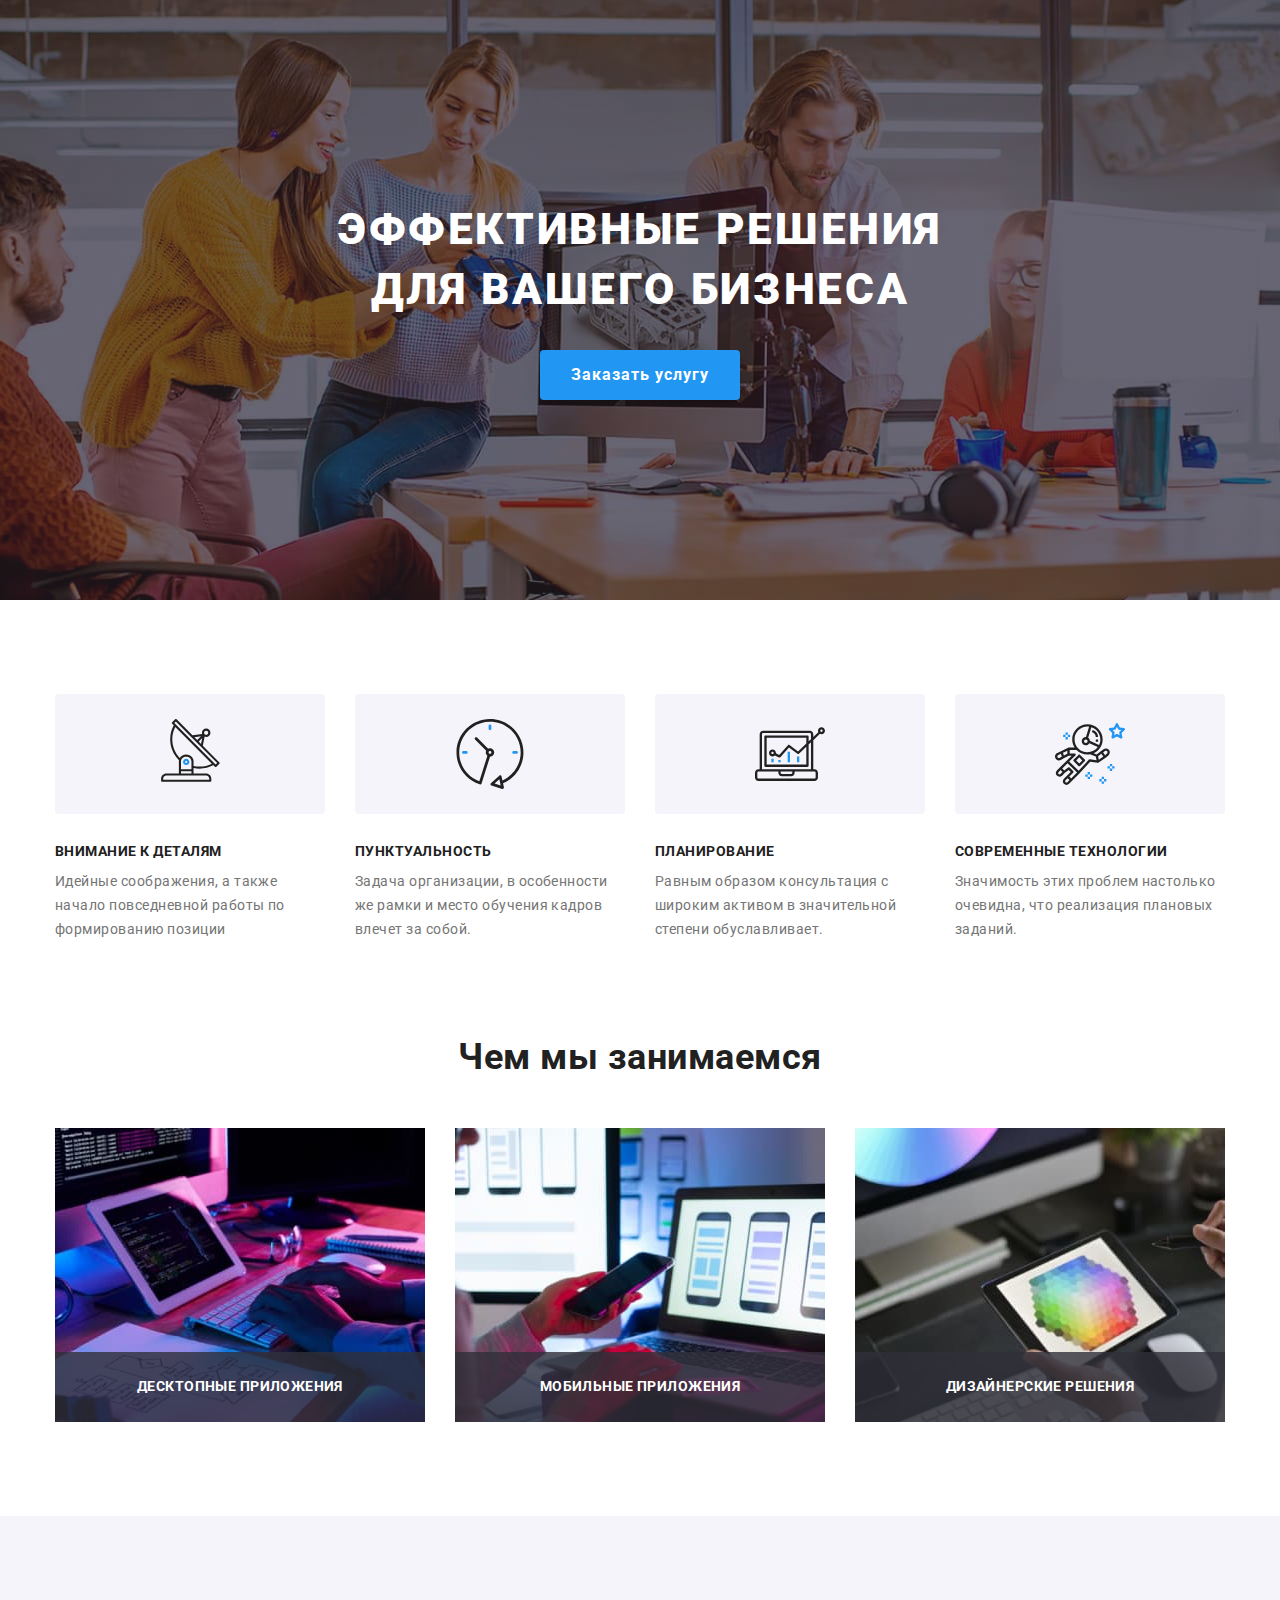
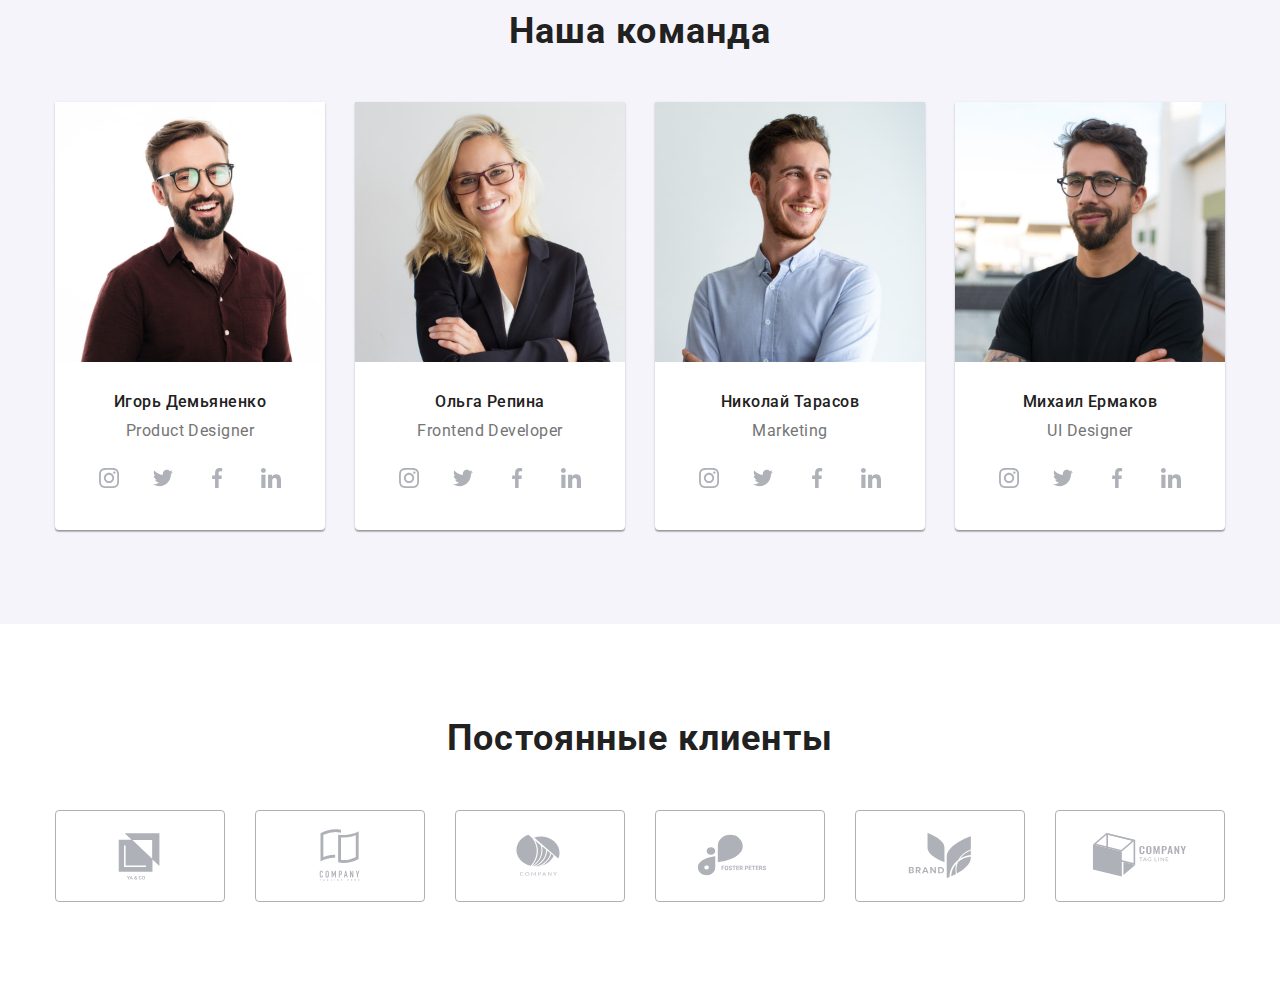
==== commit a0dd5684: "add clients adaptive" ====
--- a/index.html
+++ b/index.html
@@ -318,7 +318,7 @@
         </div>
       </section>
       <!-- Клиенты -->
-      <!-- <section class="section">
+      <section class="section">
         <div class="conteiner">
           <h2 class="clients">Постоянные клиенты</h2>
           <ul class="clients-list list">
@@ -366,7 +366,7 @@
             </li>
           </ul>
         </div>
-      </section> -->
+      </section>
     </main>
     <!-- Подвал -->
     <!-- <footer class="footer">
--- a/css/main.min.css
+++ b/css/main.min.css
@@ -1 +1 @@
-ul,h1,h2,h3,p{margin-top:0;margin-bottom:0;padding:0}img{display:block;max-width:100%}body{font-family:"Roboto",sans-serif;font-weight:400;letter-spacing:.03em;color:#212121;background-color:#fff}.link{text-decoration:none}.list{list-style:none}.visually-hidden{position:absolute;white-space:nowrap;width:1px;height:1px;overflow:hidden;border:0;padding:0;clip:rect(0 0 0 0);clip-path:inset(50%);margin:-1px}.conteiner{padding:0 15px;margin:0 auto}@media screen and (min-width: 480px){.conteiner{width:480px}}@media screen and (min-width: 768px){.conteiner{width:768px}}@media screen and (min-width: 1200px){.conteiner{width:1200px}}.section{padding:60px 0}@media screen and (min-width: 1200px){.section{padding:94px 0}}.header{padding-top:24px;padding-bottom:25px;border-bottom:1px solid #ececec}.header__conteiner{display:flex;align-items:center}.header__logo{margin-right:93px;color:#000}.header__contact{display:flex;margin-left:auto}.contact-header__item:not(:last-child){margin-right:50px}.contact-header__icon{margin-right:10px;fill:currentColor}.contact-header__link{display:flex;align-items:center;font-weight:500;font-size:14px;line-height:1.14;letter-spacing:.02em;color:#757575;transition:color 250ms cubic-bezier(0.4, 0, 0.2, 1)}.contact-header__link:hover,.contact-header__link:focus{color:#2196f3}.logo{font-family:"Raleway";font-weight:700;font-size:26px;line-height:1.2}.logo__label{color:#2196f3}.navigation{display:flex;align-items:center}.navigation__list{display:flex}.navigation__item{position:relative}.navigation__item:not(:last-child){margin-right:50px}.navigation__link{font-weight:500;font-size:14px;line-height:1.14;letter-spacing:.02em;color:#212121;transition:color 250ms cubic-bezier(0.4, 0, 0.2, 1)}.navigation__link:hover,.navigation__link:focus{color:#2196f3}.navigation__link--active{color:#2196f3}.navigation__link--active::after{content:"";display:block;position:absolute;top:48px;width:100%;height:4px;background-color:#2196f3;border-radius:2px}.hero{max-width:480px;height:auto;padding:118px 60px;background-image:linear-gradient(rgba(56, 47, 58, 0.4), rgba(56, 47, 58, 0.4)),url(../images/icon/hero.jpg);background-position:center;background-repeat:no-repeat;background-color:#2f303a;text-align:center}@media screen and (min-width: 768px){.hero{max-width:768px;padding:118px 204px}}@media screen and (min-width: 1200px){.hero{max-width:1600px;height:600px;padding:200px 0}}.hero--center{margin-right:auto;margin-left:auto}.hero__title{margin-bottom:30px;font-weight:900;font-size:26px;line-height:1.62;text-align:center;letter-spacing:.06em;text-transform:uppercase;color:#fff}@media screen and (min-width: 1200px){.hero__title{font-size:44px;line-height:1.36}}.hero__btn{transition:background-color 250ms cubic-bezier(0.4, 0, 0.2, 1)}.hero__btn:hover,.hero__btn:focus{background-color:#188ce8}.button{width:200px;height:50px;font-weight:700;font-size:16px;line-height:1.88;letter-spacing:.06em;color:#fff;background-color:#2196f3;box-shadow:0px 4px 4px rgba(0,0,0,.15);border-radius:4px;border:1px solid rgba(0,0,0,0);cursor:pointer}.features{margin-bottom:-30px}@media screen and (min-width: 768px){.features{display:flex;flex-wrap:wrap;margin-right:-30px}}.features__item{width:100%;margin-bottom:30px}@media screen and (min-width: 768px){.features__item{margin-right:30px;flex-basis:calc(50% - 30px)}}@media screen and (min-width: 1200px){.features__item{flex-basis:calc(25% - 30px)}}.features__title{margin-bottom:10px;font-weight:700;font-size:14px;line-height:1.14;text-transform:uppercase;text-align:center}@media screen and (min-width: 768px){.features__title{text-align:left}}.features__box{display:flex;justify-content:center;align-items:center;margin-bottom:30px;background-color:#f5f4fa;border-radius:4px;height:120px}.features__text{font-size:14px;line-height:1.71;color:#757575}.work{display:none;padding-bottom:94px}@media screen and (min-width: 1200px){.work{display:block}}.work__title{margin-bottom:50px;font-weight:700;font-size:36px;line-height:1.17;text-align:center}.work__list{display:flex}.work__item{position:relative}.work__item:not(:last-child){margin-right:30px}.work__text{position:absolute;bottom:0;display:flex;justify-content:center;align-items:center;width:100%;height:70px;font-weight:700;font-size:14px;line-height:1.14;text-align:center;letter-spacing:.03em;text-transform:uppercase;color:#fff;background-color:rgba(47,48,58,.8)}.team{background-color:#f5f4fa}.team__title{margin-bottom:50px;font-weight:700;font-size:28px;line-height:1.17;letter-spacing:.03em;text-align:center}@media screen and (min-width: 1200px){.team__title{font-size:36px}}.team__list{margin-bottom:-30px}@media screen and (min-width: 768px){.team__list{display:flex;flex-wrap:wrap;margin-right:-30px}}.team__item{margin-bottom:30px;background:#fff;box-shadow:0px 1px 3px rgba(0,0,0,.12),0px 1px 1px rgba(0,0,0,.14),0px 2px 1px rgba(0,0,0,.2);border-radius:0px 0px 4px 4px}@media screen and (min-width: 768px){.team__item{margin-right:30px;flex-basis:calc(50% - 30px)}}@media screen and (min-width: 1200px){.team__item{flex-basis:calc(25% - 30px)}}.team__img{width:auto}.team-box{padding:30px 0 16px 0}.team-name{margin-bottom:10px;font-weight:500;font-size:16px;line-height:1.19;letter-spacing:.03em;text-align:center}.team-prof{font-size:16px;line-height:1.19;text-align:center;letter-spacing:.03em;color:#757575}.master-soc-list{display:flex;align-items:center;justify-content:center;padding:0 32px 30px 32px}.master-soc-link{width:44px;height:44px;display:flex;justify-content:center;align-items:center;border-radius:50%;fill:#afb1b8;transition:background-color 250ms cubic-bezier(0.4, 0, 0.2, 1),fill 250ms cubic-bezier(0.4, 0, 0.2, 1)}.master-soc-link:hover,.master-soc-link:focus{fill:#fff;background-color:#2196f3}.master-soc-item:not(:last-child){margin-right:10px}.clients{margin-bottom:50px;font-weight:700;font-size:36px;line-height:1.16;text-align:center;letter-spacing:.03em}.clients-list{display:flex}.clients-link{display:flex;align-items:center;justify-content:center;fill:#afb1b8;width:170px;height:92px;border:1px solid #afb1b8;border-radius:4px;transition:border 250ms cubic-bezier(0.4, 0, 0.2, 1),fill 250ms cubic-bezier(0.4, 0, 0.2, 1)}.clients-link:hover,.clients-link:focus{border:1px solid #2196f3;fill:#2196f3}.clients-item:not(:last-child){margin-right:30px}.footer{padding:60px 0;background-color:#2f303a}.footer__conteiner{display:flex;align-items:baseline}.footer__logo{margin-bottom:20px;display:inline-block;color:#fff}.footer__text{margin-bottom:9px;font-style:normal;font-size:14px;line-height:1.71;color:#fff}.footer__item:first-child{margin-bottom:9px}.footer__link{display:inline-block;font-style:normal;font-size:14px;line-height:1.71;color:rgba(255,255,255,.6);transition:color 250ms cubic-bezier(0.4, 0, 0.2, 1)}.footer__link:hover,.footer__link:focus{color:#2196f3}.footer__socials{margin-left:70px}.socials__title{margin-bottom:20px;font-weight:700;font-size:14px;line-height:1.14;letter-spacing:.03em;text-transform:uppercase;color:#fff}.socials__list{display:flex}.socials__item:not(:last-child){margin-right:10px}.socials__link{width:44px;height:44px;border-radius:50px;display:flex;justify-content:center;align-items:center;fill:#fff;background-color:rgba(255,255,255,.1);transition:background-color 250ms cubic-bezier(0.4, 0, 0.2, 1)}.socials__link:hover,.socials__link:focus{background-color:#2196f3}.footer__subscription{margin-left:93px}.subscription__titel{margin-bottom:20px;font-weight:700;font-size:14px;line-height:1.14;letter-spacing:.03em;text-transform:uppercase;color:#fff}.subscription__form{display:flex;align-items:center}.subscription__input{display:block;margin-right:12px;padding-left:16px;width:358px;height:50px;border:1px solid rgba(255,255,255,.3);filter:drop-shadow(0px 4px 4px rgba(0, 0, 0, 0.15));border-radius:4px;background-color:rgba(0,0,0,0);color:rgba(255,255,255,.6)}.subscription__input::placeholder{font-size:16px;line-height:1.25;letter-spacing:.03em;color:rgba(255,255,255,.6)}.subscription__btn{display:flex;align-items:center;justify-content:center}.subscription__icon{margin-left:10px;fill:#fff}.box-pro{margin-bottom:50px}.projects-btn{display:flex;justify-content:center}.btn-item:not(:last-child){margin-right:8px}.btn{padding:6px 22px;border-radius:4px;border:1px solid rgba(0,0,0,0);font-family:"Roboto";font-weight:500;font-size:16px;line-height:1.62;text-align:center;letter-spacing:.03em;color:#212121;background:#f5f4fa;cursor:pointer;transition:color 250ms cubic-bezier(0.4, 0, 0.2, 1),background-color 250ms cubic-bezier(0.4, 0, 0.2, 1),box-shadow 250ms cubic-bezier(0.4, 0, 0.2, 1),border-radius 250ms cubic-bezier(0.4, 0, 0.2, 1)}.btn:hover,.btn:focus{background-color:#2196f3;color:#fff;box-shadow:0px 3px 1px rgba(0,0,0,.1),0px 1px 2px rgba(0,0,0,.08),0px 2px 2px rgba(0,0,0,.12);border-radius:4px}.projects-list{padding:0;margin:0;display:flex;flex-wrap:wrap;margin-top:-30px;margin-left:-30px}.projects-item{flex-basis:calc(33.3333333333% - 30px);margin-top:30px;margin-left:30px;cursor:pointer;transition:box-shadow 250ms cubic-bezier(0.4, 0, 0.2, 1)}.projects-item:hover,.projects-item:focus{box-shadow:0px 1px 1px rgba(0,0,0,.12),0px 4px 4px rgba(0,0,0,.06),1px 4px 6px rgba(0,0,0,.16)}.projects-overlay{position:relative;overflow:hidden}.overlay-text{position:absolute;top:0;left:0;height:100%;padding:63px 24px;font-size:18px;line-height:1.56;letter-spacing:.03em;color:#fff;background-color:rgba(33,150,243,.9);transform:translateY(100%);transition:transform 250ms cubic-bezier(0.4, 0, 0.2, 1)}.projects-item:hover .overlay-text{transform:translateY(0)}.card-box{padding:20px 24px;border-width:0 1px 1px 1px;border-style:solid;border-color:#eee}.project-h{font-size:18px;line-height:2;letter-spacing:.06em}.project-text{font-size:16px;line-height:1.88;color:#757575}.backdrop{position:fixed;top:0;left:0;width:100%;height:100%;background-color:rgba(0,0,0,.2);transition:opacity 250ms cubic-bezier(0.4, 0, 0.2, 1),visibility 250ms cubic-bezier(0.4, 0, 0.2, 1)}.backdrop.is-hidden .modal{transform:scale(1.5)}.modal{position:absolute;top:50%;left:50%;transform:translate(-50%, -50%) scale(1);padding:40px;width:528px;height:581px;background:#fff;box-shadow:0px 1px 3px rgba(0,0,0,.12),0px 1px 1px rgba(0,0,0,.14),0px 2px 1px rgba(0,0,0,.2);border-radius:4px;transition:transform 250ms cubic-bezier(0.4, 0, 0.2, 1)}.modal-btm{position:absolute;top:8px;right:8px;display:flex;justify-content:center;align-items:center;width:30px;height:30px;background-color:#fff;border:1px solid rgba(0,0,0,.1);border-radius:50%;cursor:pointer;fill:#000}.modal-btm:hover,.modal-btm:focus{fill:#2196f3}.is-hidden{opacity:0;pointer-events:none;visibility:hidden}.modal-text{margin-bottom:12px;font-weight:700;font-size:20px;line-height:1.15;text-align:center;letter-spacing:.03em}.modal-label{font-size:12px;line-height:1.16;letter-spacing:.01em;color:#757575}.label-name{display:inline-block;margin-bottom:4px}.modal-input{position:relative;padding-left:42px;width:448px;height:40px;border:1px solid rgba(33,33,33,.2);box-sizing:border-box;border-radius:4px;cursor:pointer;transition:border 250ms cubic-bezier(0.4, 0, 0.2, 1),outline 250ms cubic-bezier(0.4, 0, 0.2, 1)}.modal-label:focus-within .modal-input{border:1px solid #2196f3;outline:rgba(0,0,0,0)}.input-wrap{position:relative;margin-bottom:10px}.modal-input-icon{position:absolute;top:50%;left:12px;transition:fill 250ms cubic-bezier(0.4, 0, 0.2, 1)}.modal-label:focus-within .modal-input-icon{fill:#2196f3}.modal-textarea{padding:12px 16px;margin-bottom:20px;width:448px;height:120px;resize:none;border:1px solid rgba(33,33,33,.2);box-sizing:border-box;border-radius:4px;transition:border 250ms cubic-bezier(0.4, 0, 0.2, 1),outline 250ms cubic-bezier(0.4, 0, 0.2, 1)}.modal-textarea::placeholder{font-size:12px;line-height:1.16;letter-spacing:.01em;color:rgba(117,117,117,.5)}.modal-label:focus-within .modal-textarea{border:1px solid #2196f3;outline:rgba(0,0,0,0)}.modal-checkbox{display:flex;align-items:center;justify-content:center;margin-bottom:20px;font-weight:400;font-size:14px;line-height:1.71;letter-spacing:.03em;color:#757575}.checkbox-icon{display:inline-block;margin-right:7px;width:16px;height:15px;border:2px solid #212121;border-radius:3px;background-image:url(../images/icon/Vector.svg);background-repeat:no-repeat;background-size:contain;background-position:50% 50%;transition:border 250ms cubic-bezier(0.4, 0, 0.2, 1),background-color 250ms cubic-bezier(0.4, 0, 0.2, 1)}.modal-check:checked+.checkbox-icon{background-color:#2196f3;border:rgba(0,0,0,0)}.checkbox-text{text-decoration:underline;color:#2196f3}.modal-button{display:block;margin-right:auto;margin-left:auto;width:200px;height:50px;font-weight:700;font-size:16px;line-height:1.88;letter-spacing:.06em;box-shadow:0px 4px 4px rgba(0,0,0,.15);border-radius:4px;background-color:#2196f3;color:#fff;border:rgba(0,0,0,0);text-align:center;cursor:pointer;transition:background-color 250ms cubic-bezier(0.4, 0, 0.2, 1)}.modal-button:focus,.modal-button:hover{background:#188ce8}/*# sourceMappingURL=main.min.css.map */+ul,h1,h2,h3,p{margin-top:0;margin-bottom:0;padding:0}img{display:block;max-width:100%;height:auto}body{font-family:"Roboto",sans-serif;font-weight:400;letter-spacing:.03em;color:#212121;background-color:#fff}.link{text-decoration:none}.list{list-style:none}.visually-hidden{position:absolute;white-space:nowrap;width:1px;height:1px;overflow:hidden;border:0;padding:0;clip:rect(0 0 0 0);clip-path:inset(50%);margin:-1px}.conteiner{padding:0 15px;margin:0 auto}@media screen and (min-width: 480px){.conteiner{width:480px}}@media screen and (min-width: 768px){.conteiner{width:768px}}@media screen and (min-width: 1200px){.conteiner{width:1200px}}.section{padding:60px 0}@media screen and (min-width: 1200px){.section{padding:94px 0}}.header{padding-top:24px;padding-bottom:25px;border-bottom:1px solid #ececec}.header__conteiner{display:flex;align-items:center}.header__logo{margin-right:93px;color:#000}.header__contact{display:flex;margin-left:auto}.contact-header__item:not(:last-child){margin-right:50px}.contact-header__icon{margin-right:10px;fill:currentColor}.contact-header__link{display:flex;align-items:center;font-weight:500;font-size:14px;line-height:1.14;letter-spacing:.02em;color:#757575;transition:color 250ms cubic-bezier(0.4, 0, 0.2, 1)}.contact-header__link:hover,.contact-header__link:focus{color:#2196f3}.logo{font-family:"Raleway";font-weight:700;font-size:26px;line-height:1.2}.logo__label{color:#2196f3}.navigation{display:flex;align-items:center}.navigation__list{display:flex}.navigation__item{position:relative}.navigation__item:not(:last-child){margin-right:50px}.navigation__link{font-weight:500;font-size:14px;line-height:1.14;letter-spacing:.02em;color:#212121;transition:color 250ms cubic-bezier(0.4, 0, 0.2, 1)}.navigation__link:hover,.navigation__link:focus{color:#2196f3}.navigation__link--active{color:#2196f3}.navigation__link--active::after{content:"";display:block;position:absolute;top:48px;width:100%;height:4px;background-color:#2196f3;border-radius:2px}.hero{max-width:480px;height:auto;padding:118px 60px;background-image:linear-gradient(rgba(56, 47, 58, 0.4), rgba(56, 47, 58, 0.4)),url(../images/icon/hero.jpg);background-position:center;background-repeat:no-repeat;background-color:#2f303a;text-align:center}@media screen and (min-width: 768px){.hero{max-width:768px;padding:118px 204px}}@media screen and (min-width: 1200px){.hero{max-width:1600px;height:600px;padding:200px 0}}.hero--center{margin-right:auto;margin-left:auto}.hero__title{margin-bottom:30px;font-weight:900;font-size:26px;line-height:1.62;text-align:center;letter-spacing:.06em;text-transform:uppercase;color:#fff}@media screen and (min-width: 1200px){.hero__title{font-size:44px;line-height:1.36}}.hero__btn{transition:background-color 250ms cubic-bezier(0.4, 0, 0.2, 1)}.hero__btn:hover,.hero__btn:focus{background-color:#188ce8}.button{width:200px;height:50px;font-weight:700;font-size:16px;line-height:1.88;letter-spacing:.06em;color:#fff;background-color:#2196f3;box-shadow:0px 4px 4px rgba(0,0,0,.15);border-radius:4px;border:1px solid rgba(0,0,0,0);cursor:pointer}.features{margin-bottom:-30px}@media screen and (min-width: 768px){.features{display:flex;flex-wrap:wrap;margin-right:-30px}}.features__item{width:100%;margin-bottom:30px}@media screen and (min-width: 768px){.features__item{margin-right:30px;flex-basis:calc(50% - 30px)}}@media screen and (min-width: 1200px){.features__item{flex-basis:calc(25% - 30px)}}.features__title{margin-bottom:10px;font-weight:700;font-size:14px;line-height:1.14;text-transform:uppercase;text-align:center}@media screen and (min-width: 768px){.features__title{text-align:left}}.features__box{display:flex;justify-content:center;align-items:center;margin-bottom:30px;background-color:#f5f4fa;border-radius:4px;height:120px}.features__text{font-size:14px;line-height:1.71;color:#757575}.work{display:none;padding-bottom:94px}@media screen and (min-width: 1200px){.work{display:block}}.work__title{margin-bottom:50px;font-weight:700;font-size:36px;line-height:1.17;text-align:center}.work__list{display:flex}.work__item{position:relative}.work__item:not(:last-child){margin-right:30px}.work__text{position:absolute;bottom:0;display:flex;justify-content:center;align-items:center;width:100%;height:70px;font-weight:700;font-size:14px;line-height:1.14;text-align:center;letter-spacing:.03em;text-transform:uppercase;color:#fff;background-color:rgba(47,48,58,.8)}.team{background-color:#f5f4fa}.team__title{margin-bottom:50px;font-weight:700;font-size:28px;line-height:1.17;letter-spacing:.03em;text-align:center}@media screen and (min-width: 1200px){.team__title{font-size:36px}}.team__list{margin-bottom:-30px}@media screen and (min-width: 768px){.team__list{display:flex;flex-wrap:wrap;margin-right:-30px}}.team__item{margin-bottom:30px;background:#fff;box-shadow:0px 1px 3px rgba(0,0,0,.12),0px 1px 1px rgba(0,0,0,.14),0px 2px 1px rgba(0,0,0,.2);border-radius:0px 0px 4px 4px}@media screen and (min-width: 768px){.team__item{margin-right:30px;flex-basis:calc(50% - 30px)}}@media screen and (min-width: 1200px){.team__item{flex-basis:calc(25% - 30px)}}.team__img{width:auto}.team-box{padding:30px 0 16px 0}.team-name{margin-bottom:10px;font-weight:500;font-size:16px;line-height:1.19;letter-spacing:.03em;text-align:center}.team-prof{font-size:16px;line-height:1.19;text-align:center;letter-spacing:.03em;color:#757575}.master-soc-list{display:flex;align-items:center;justify-content:center;padding:0 122px 24px 122px}@media screen and (min-width: 768px){.master-soc-list{padding:0 74px 24px 74px}}@media screen and (min-width: 1200px){.master-soc-list{padding:0 32px 30px 32px}}.master-soc-link{width:44px;height:44px;display:flex;justify-content:center;align-items:center;border-radius:50%;fill:#afb1b8;transition:background-color 250ms cubic-bezier(0.4, 0, 0.2, 1),fill 250ms cubic-bezier(0.4, 0, 0.2, 1)}.master-soc-link:hover,.master-soc-link:focus{fill:#fff;background-color:#2196f3}.master-soc-item:not(:last-child){margin-right:10px}.clients{margin-bottom:50px;font-weight:700;font-size:28px;line-height:1.18;text-align:center;letter-spacing:.03em}@media screen and (min-width: 1200px){.clients{font-size:36px;line-height:1.16}}.clients-list{display:flex;flex-wrap:wrap;justify-content:center;margin-right:-30px;margin-bottom:-30px}.clients-item{width:100%;margin-bottom:30px;margin-right:30px;flex-basis:calc(50% - 30px)}@media screen and (min-width: 768px){.clients-item{flex-basis:calc(33.3333333333% - 30px)}}@media screen and (min-width: 1200px){.clients-item{flex-basis:calc(16.6666666667% - 30px)}}.clients-link{display:flex;align-items:center;justify-content:center;fill:#afb1b8;width:210px;height:92px;border:1px solid #afb1b8;border-radius:4px;transition:border 250ms cubic-bezier(0.4, 0, 0.2, 1),fill 250ms cubic-bezier(0.4, 0, 0.2, 1)}@media screen and (min-width: 768px){.clients-link{width:226px}}@media screen and (min-width: 1200px){.clients-link{width:170px}}.clients-link:hover,.clients-link:focus{border:1px solid #2196f3;fill:#2196f3}.footer{padding:60px 0;background-color:#2f303a}.footer__conteiner{display:flex;align-items:baseline}.footer__logo{margin-bottom:20px;display:inline-block;color:#fff}.footer__text{margin-bottom:9px;font-style:normal;font-size:14px;line-height:1.71;color:#fff}.footer__item:first-child{margin-bottom:9px}.footer__link{display:inline-block;font-style:normal;font-size:14px;line-height:1.71;color:rgba(255,255,255,.6);transition:color 250ms cubic-bezier(0.4, 0, 0.2, 1)}.footer__link:hover,.footer__link:focus{color:#2196f3}.footer__socials{margin-left:70px}.socials__title{margin-bottom:20px;font-weight:700;font-size:14px;line-height:1.14;letter-spacing:.03em;text-transform:uppercase;color:#fff}.socials__list{display:flex}.socials__item:not(:last-child){margin-right:10px}.socials__link{width:44px;height:44px;border-radius:50px;display:flex;justify-content:center;align-items:center;fill:#fff;background-color:rgba(255,255,255,.1);transition:background-color 250ms cubic-bezier(0.4, 0, 0.2, 1)}.socials__link:hover,.socials__link:focus{background-color:#2196f3}.footer__subscription{margin-left:93px}.subscription__titel{margin-bottom:20px;font-weight:700;font-size:14px;line-height:1.14;letter-spacing:.03em;text-transform:uppercase;color:#fff}.subscription__form{display:flex;align-items:center}.subscription__input{display:block;margin-right:12px;padding-left:16px;width:358px;height:50px;border:1px solid rgba(255,255,255,.3);filter:drop-shadow(0px 4px 4px rgba(0, 0, 0, 0.15));border-radius:4px;background-color:rgba(0,0,0,0);color:rgba(255,255,255,.6)}.subscription__input::placeholder{font-size:16px;line-height:1.25;letter-spacing:.03em;color:rgba(255,255,255,.6)}.subscription__btn{display:flex;align-items:center;justify-content:center}.subscription__icon{margin-left:10px;fill:#fff}.box-pro{margin-bottom:50px}.projects-btn{display:flex;justify-content:center}.btn-item:not(:last-child){margin-right:8px}.btn{padding:6px 22px;border-radius:4px;border:1px solid rgba(0,0,0,0);font-family:"Roboto";font-weight:500;font-size:16px;line-height:1.62;text-align:center;letter-spacing:.03em;color:#212121;background:#f5f4fa;cursor:pointer;transition:color 250ms cubic-bezier(0.4, 0, 0.2, 1),background-color 250ms cubic-bezier(0.4, 0, 0.2, 1),box-shadow 250ms cubic-bezier(0.4, 0, 0.2, 1),border-radius 250ms cubic-bezier(0.4, 0, 0.2, 1)}.btn:hover,.btn:focus{background-color:#2196f3;color:#fff;box-shadow:0px 3px 1px rgba(0,0,0,.1),0px 1px 2px rgba(0,0,0,.08),0px 2px 2px rgba(0,0,0,.12);border-radius:4px}.projects-list{padding:0;margin:0;display:flex;flex-wrap:wrap;margin-top:-30px;margin-left:-30px}.projects-item{flex-basis:calc(33.3333333333% - 30px);margin-top:30px;margin-left:30px;cursor:pointer;transition:box-shadow 250ms cubic-bezier(0.4, 0, 0.2, 1)}.projects-item:hover,.projects-item:focus{box-shadow:0px 1px 1px rgba(0,0,0,.12),0px 4px 4px rgba(0,0,0,.06),1px 4px 6px rgba(0,0,0,.16)}.projects-overlay{position:relative;overflow:hidden}.overlay-text{position:absolute;top:0;left:0;height:100%;padding:63px 24px;font-size:18px;line-height:1.56;letter-spacing:.03em;color:#fff;background-color:rgba(33,150,243,.9);transform:translateY(100%);transition:transform 250ms cubic-bezier(0.4, 0, 0.2, 1)}.projects-item:hover .overlay-text{transform:translateY(0)}.card-box{padding:20px 24px;border-width:0 1px 1px 1px;border-style:solid;border-color:#eee}.project-h{font-size:18px;line-height:2;letter-spacing:.06em}.project-text{font-size:16px;line-height:1.88;color:#757575}.backdrop{position:fixed;top:0;left:0;width:100%;height:100%;background-color:rgba(0,0,0,.2);transition:opacity 250ms cubic-bezier(0.4, 0, 0.2, 1),visibility 250ms cubic-bezier(0.4, 0, 0.2, 1)}.backdrop.is-hidden .modal{transform:scale(1.5)}.modal{position:absolute;top:50%;left:50%;transform:translate(-50%, -50%) scale(1);padding:40px;width:528px;height:581px;background:#fff;box-shadow:0px 1px 3px rgba(0,0,0,.12),0px 1px 1px rgba(0,0,0,.14),0px 2px 1px rgba(0,0,0,.2);border-radius:4px;transition:transform 250ms cubic-bezier(0.4, 0, 0.2, 1)}.modal-btm{position:absolute;top:8px;right:8px;display:flex;justify-content:center;align-items:center;width:30px;height:30px;background-color:#fff;border:1px solid rgba(0,0,0,.1);border-radius:50%;cursor:pointer;fill:#000}.modal-btm:hover,.modal-btm:focus{fill:#2196f3}.is-hidden{opacity:0;pointer-events:none;visibility:hidden}.modal-text{margin-bottom:12px;font-weight:700;font-size:20px;line-height:1.15;text-align:center;letter-spacing:.03em}.modal-label{font-size:12px;line-height:1.16;letter-spacing:.01em;color:#757575}.label-name{display:inline-block;margin-bottom:4px}.modal-input{position:relative;padding-left:42px;width:448px;height:40px;border:1px solid rgba(33,33,33,.2);box-sizing:border-box;border-radius:4px;cursor:pointer;transition:border 250ms cubic-bezier(0.4, 0, 0.2, 1),outline 250ms cubic-bezier(0.4, 0, 0.2, 1)}.modal-label:focus-within .modal-input{border:1px solid #2196f3;outline:rgba(0,0,0,0)}.input-wrap{position:relative;margin-bottom:10px}.modal-input-icon{position:absolute;top:50%;left:12px;transition:fill 250ms cubic-bezier(0.4, 0, 0.2, 1)}.modal-label:focus-within .modal-input-icon{fill:#2196f3}.modal-textarea{padding:12px 16px;margin-bottom:20px;width:448px;height:120px;resize:none;border:1px solid rgba(33,33,33,.2);box-sizing:border-box;border-radius:4px;transition:border 250ms cubic-bezier(0.4, 0, 0.2, 1),outline 250ms cubic-bezier(0.4, 0, 0.2, 1)}.modal-textarea::placeholder{font-size:12px;line-height:1.16;letter-spacing:.01em;color:rgba(117,117,117,.5)}.modal-label:focus-within .modal-textarea{border:1px solid #2196f3;outline:rgba(0,0,0,0)}.modal-checkbox{display:flex;align-items:center;justify-content:center;margin-bottom:20px;font-weight:400;font-size:14px;line-height:1.71;letter-spacing:.03em;color:#757575}.checkbox-icon{display:inline-block;margin-right:7px;width:16px;height:15px;border:2px solid #212121;border-radius:3px;background-image:url(../images/icon/Vector.svg);background-repeat:no-repeat;background-size:contain;background-position:50% 50%;transition:border 250ms cubic-bezier(0.4, 0, 0.2, 1),background-color 250ms cubic-bezier(0.4, 0, 0.2, 1)}.modal-check:checked+.checkbox-icon{background-color:#2196f3;border:rgba(0,0,0,0)}.checkbox-text{text-decoration:underline;color:#2196f3}.modal-button{display:block;margin-right:auto;margin-left:auto;width:200px;height:50px;font-weight:700;font-size:16px;line-height:1.88;letter-spacing:.06em;box-shadow:0px 4px 4px rgba(0,0,0,.15);border-radius:4px;background-color:#2196f3;color:#fff;border:rgba(0,0,0,0);text-align:center;cursor:pointer;transition:background-color 250ms cubic-bezier(0.4, 0, 0.2, 1)}.modal-button:focus,.modal-button:hover{background:#188ce8}/*# sourceMappingURL=main.min.css.map */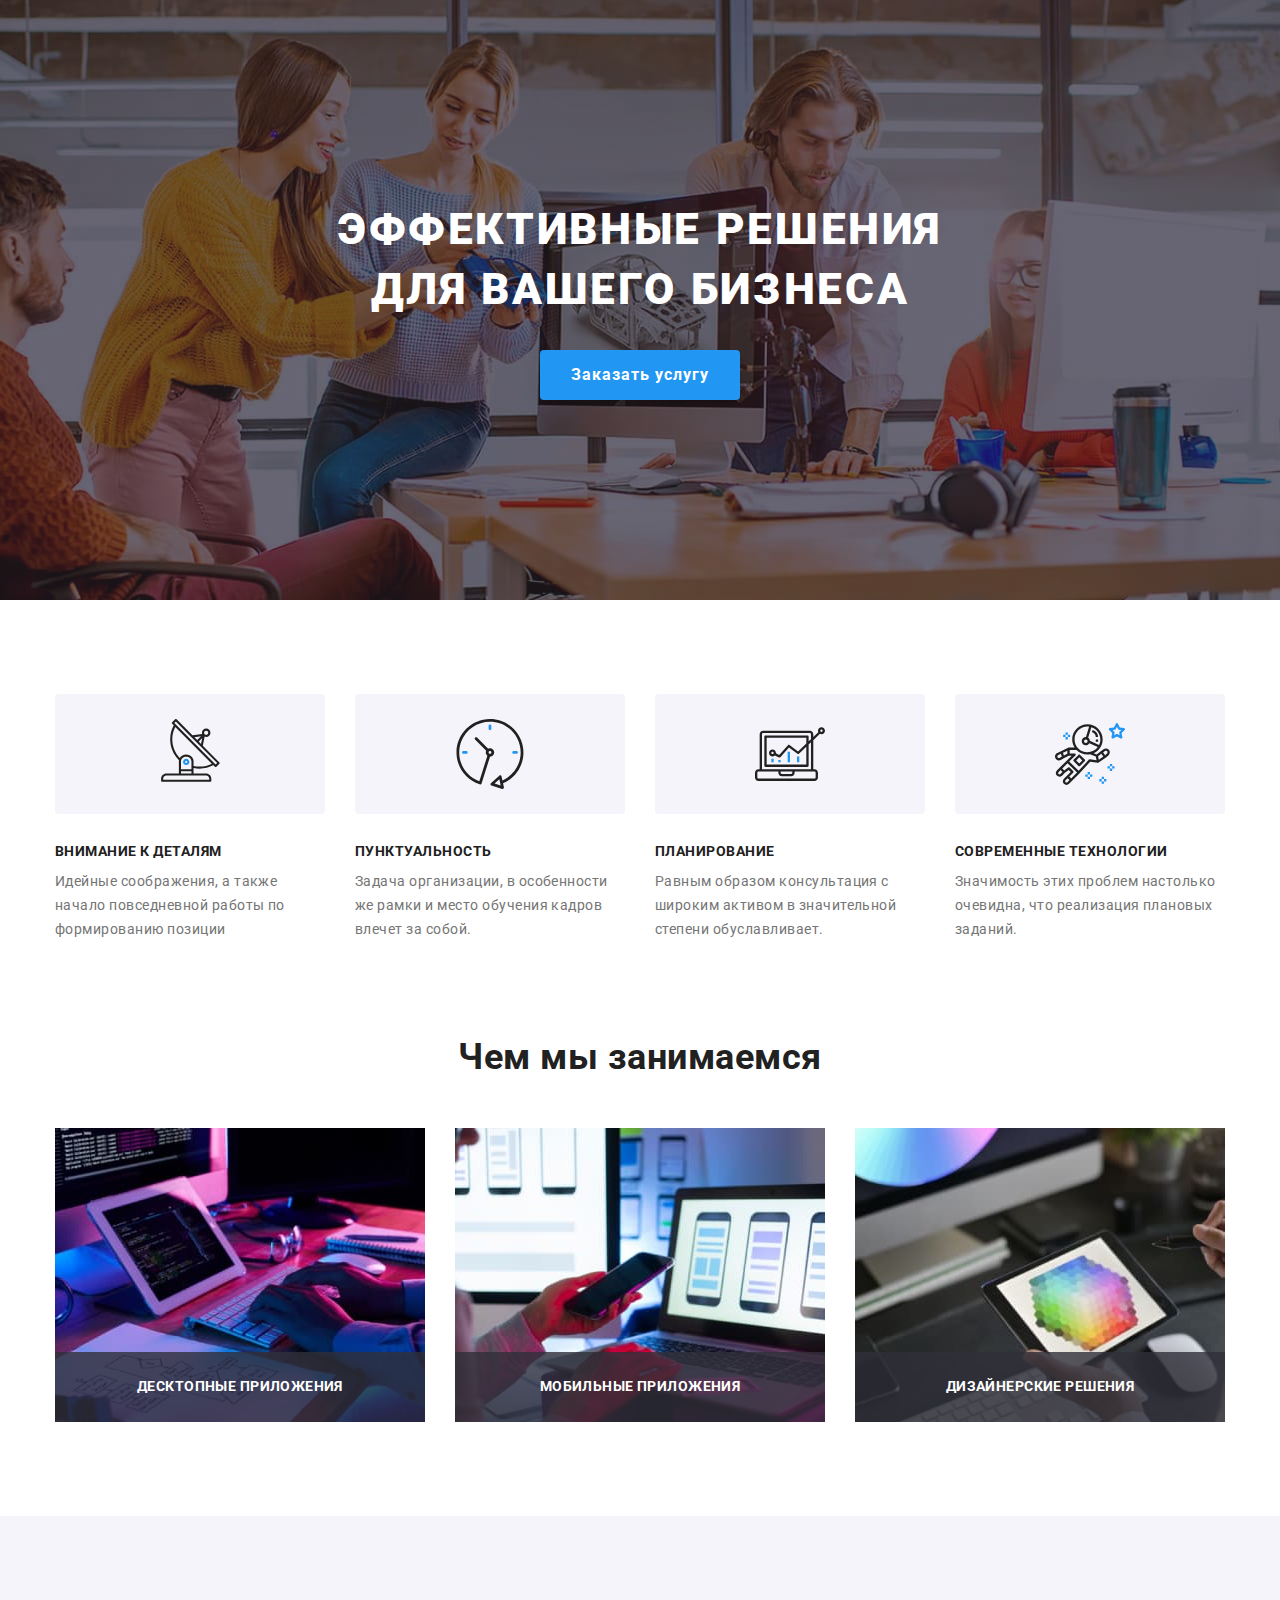
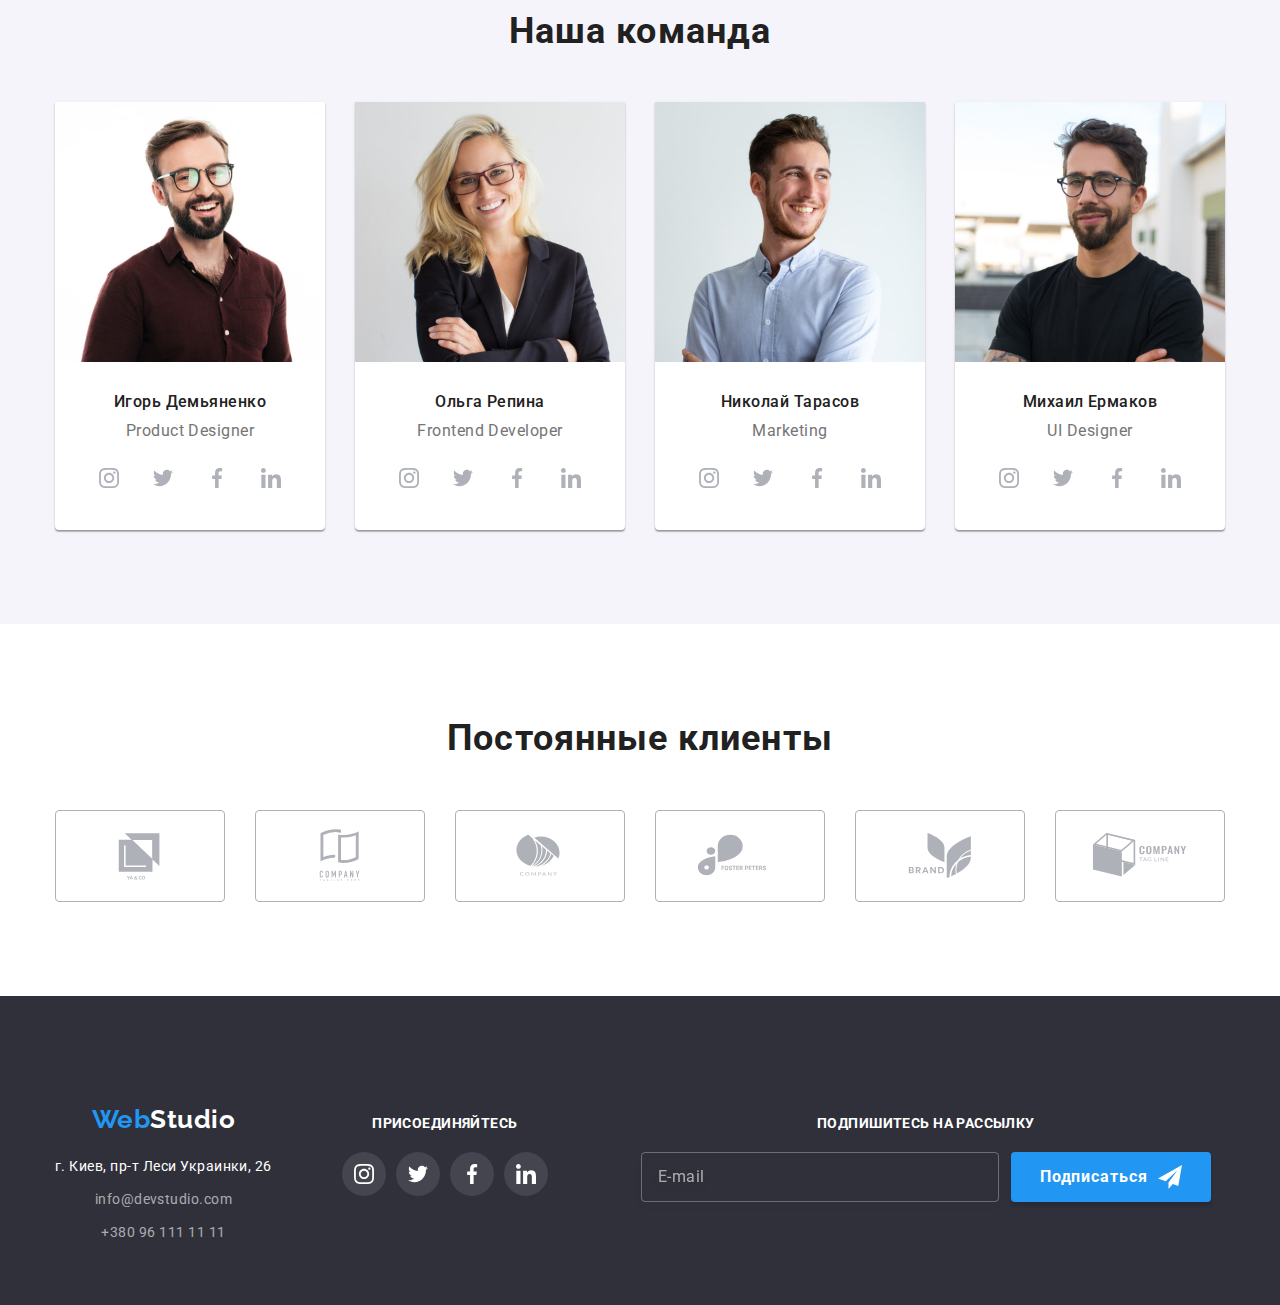
==== commit f1c5ab4e: "add footer adaptive" ====
--- a/index.html
+++ b/index.html
@@ -369,53 +369,57 @@
       </section>
     </main>
     <!-- Подвал -->
-    <!-- <footer class="footer">
+    <footer class="footer">
       <div class="conteiner footer__conteiner">
-        <div>
-          <a class="logo footer__logo link" href="./index.html"
-            ><span class="logo__label">Web</span>Studio</a
-          >
-          <address class="footer__address">
-            <p class="footer__text">г. Киев, пр-т Леси Украинки, 26</p>
-            <ul class="footer__contact list">
-              <li class="footer__item">
-                <a class="footer__link link" href="mailto:info@devstudio.com">info@devstudio.com</a>
+        <div class="footer__box">
+          <div>
+            <a class="logo footer__logo link" href="./index.html"
+              ><span class="logo__label">Web</span>Studio</a
+            >
+            <address class="footer__address">
+              <p class="footer__text">г. Киев, пр-т Леси Украинки, 26</p>
+              <ul class="footer__contact list">
+                <li class="footer__item">
+                  <a class="footer__link link" href="mailto:info@devstudio.com"
+                    >info@devstudio.com</a
+                  >
+                </li>
+                <li class="footer__item">
+                  <a class="footer__link link" href="tel:+380961111111">+380 96 111 11 11</a>
+                </li>
+              </ul>
+            </address>
+          </div>
+          <div class="socials footer__socials">
+            <h2 class="socials__title">присоединяйтесь</h2>
+            <ul class="socials__list list">
+              <li class="socials__item">
+                <a class="socials__link" href="https://www.instagram.com">
+                  <svg class="socials__icon" width="20" height="20">
+                    <use href="./images/icon/icon.svg#icon-instagram"></use>
+                  </svg>
+                </a>
               </li>
-              <li class="footer__item">
-                <a class="footer__link link" href="tel:+380961111111">+380 96 111 11 11</a>
+              <li class="socials__item">
+                <a class="socials__link" href="https://www.twitter.com"
+                  ><svg class="socials__icon" width="20" height="20">
+                    <use href="./images/icon/icon.svg#icon-twitter"></use></svg
+                ></a>
+              </li>
+              <li class="socials__item">
+                <a class="socials__link" href="https://www.facebook.com"
+                  ><svg class="socials__icon" width="20" height="20">
+                    <use href="./images/icon/icon.svg#icon-facebook"></use></svg
+                ></a>
+              </li>
+              <li class="socials__item">
+                <a class="socials__link" href="https://www.linkedin.com"
+                  ><svg class="socials__icon" width="20" height="20">
+                    <use href="./images/icon/icon.svg#icon-linkedin"></use></svg
+                ></a>
               </li>
             </ul>
-          </address>
-        </div>
-        <div class="socials footer__socials">
-          <h2 class="socials__title">присоединяйтесь</h2>
-          <ul class="socials__list list">
-            <li class="socials__item">
-              <a class="socials__link" href="https://www.instagram.com">
-                <svg class="socials__icon" width="20" height="20">
-                  <use href="./images/icon/icon.svg#icon-instagram"></use>
-                </svg>
-              </a>
-            </li>
-            <li class="socials__item">
-              <a class="socials__link" href="https://www.twitter.com"
-                ><svg class="socials__icon" width="20" height="20">
-                  <use href="./images/icon/icon.svg#icon-twitter"></use></svg
-              ></a>
-            </li>
-            <li class="socials__item">
-              <a class="socials__link" href="https://www.facebook.com"
-                ><svg class="socials__icon" width="20" height="20">
-                  <use href="./images/icon/icon.svg#icon-facebook"></use></svg
-              ></a>
-            </li>
-            <li class="socials__item">
-              <a class="socials__link" href="https://www.linkedin.com"
-                ><svg class="socials__icon" width="20" height="20">
-                  <use href="./images/icon/icon.svg#icon-linkedin"></use></svg
-              ></a>
-            </li>
-          </ul>
+          </div>
         </div>
         <div class="subscription footer__subscription">
           <h2 class="subscription__titel">Подпишитесь на рассылку</h2>
@@ -430,7 +434,7 @@
           </form>
         </div>
       </div>
-    </footer> -->
+    </footer>
     <!-- Modal window -->
     <div class="backdrop is-hidden" data-modal>
       <div class="modal">
--- a/css/main.min.css
+++ b/css/main.min.css
@@ -1 +1 @@
-ul,h1,h2,h3,p{margin-top:0;margin-bottom:0;padding:0}img{display:block;max-width:100%;height:auto}body{font-family:"Roboto",sans-serif;font-weight:400;letter-spacing:.03em;color:#212121;background-color:#fff}.link{text-decoration:none}.list{list-style:none}.visually-hidden{position:absolute;white-space:nowrap;width:1px;height:1px;overflow:hidden;border:0;padding:0;clip:rect(0 0 0 0);clip-path:inset(50%);margin:-1px}.conteiner{padding:0 15px;margin:0 auto}@media screen and (min-width: 480px){.conteiner{width:480px}}@media screen and (min-width: 768px){.conteiner{width:768px}}@media screen and (min-width: 1200px){.conteiner{width:1200px}}.section{padding:60px 0}@media screen and (min-width: 1200px){.section{padding:94px 0}}.header{padding-top:24px;padding-bottom:25px;border-bottom:1px solid #ececec}.header__conteiner{display:flex;align-items:center}.header__logo{margin-right:93px;color:#000}.header__contact{display:flex;margin-left:auto}.contact-header__item:not(:last-child){margin-right:50px}.contact-header__icon{margin-right:10px;fill:currentColor}.contact-header__link{display:flex;align-items:center;font-weight:500;font-size:14px;line-height:1.14;letter-spacing:.02em;color:#757575;transition:color 250ms cubic-bezier(0.4, 0, 0.2, 1)}.contact-header__link:hover,.contact-header__link:focus{color:#2196f3}.logo{font-family:"Raleway";font-weight:700;font-size:26px;line-height:1.2}.logo__label{color:#2196f3}.navigation{display:flex;align-items:center}.navigation__list{display:flex}.navigation__item{position:relative}.navigation__item:not(:last-child){margin-right:50px}.navigation__link{font-weight:500;font-size:14px;line-height:1.14;letter-spacing:.02em;color:#212121;transition:color 250ms cubic-bezier(0.4, 0, 0.2, 1)}.navigation__link:hover,.navigation__link:focus{color:#2196f3}.navigation__link--active{color:#2196f3}.navigation__link--active::after{content:"";display:block;position:absolute;top:48px;width:100%;height:4px;background-color:#2196f3;border-radius:2px}.hero{max-width:480px;height:auto;padding:118px 60px;background-image:linear-gradient(rgba(56, 47, 58, 0.4), rgba(56, 47, 58, 0.4)),url(../images/icon/hero.jpg);background-position:center;background-repeat:no-repeat;background-color:#2f303a;text-align:center}@media screen and (min-width: 768px){.hero{max-width:768px;padding:118px 204px}}@media screen and (min-width: 1200px){.hero{max-width:1600px;height:600px;padding:200px 0}}.hero--center{margin-right:auto;margin-left:auto}.hero__title{margin-bottom:30px;font-weight:900;font-size:26px;line-height:1.62;text-align:center;letter-spacing:.06em;text-transform:uppercase;color:#fff}@media screen and (min-width: 1200px){.hero__title{font-size:44px;line-height:1.36}}.hero__btn{transition:background-color 250ms cubic-bezier(0.4, 0, 0.2, 1)}.hero__btn:hover,.hero__btn:focus{background-color:#188ce8}.button{width:200px;height:50px;font-weight:700;font-size:16px;line-height:1.88;letter-spacing:.06em;color:#fff;background-color:#2196f3;box-shadow:0px 4px 4px rgba(0,0,0,.15);border-radius:4px;border:1px solid rgba(0,0,0,0);cursor:pointer}.features{margin-bottom:-30px}@media screen and (min-width: 768px){.features{display:flex;flex-wrap:wrap;margin-right:-30px}}.features__item{width:100%;margin-bottom:30px}@media screen and (min-width: 768px){.features__item{margin-right:30px;flex-basis:calc(50% - 30px)}}@media screen and (min-width: 1200px){.features__item{flex-basis:calc(25% - 30px)}}.features__title{margin-bottom:10px;font-weight:700;font-size:14px;line-height:1.14;text-transform:uppercase;text-align:center}@media screen and (min-width: 768px){.features__title{text-align:left}}.features__box{display:flex;justify-content:center;align-items:center;margin-bottom:30px;background-color:#f5f4fa;border-radius:4px;height:120px}.features__text{font-size:14px;line-height:1.71;color:#757575}.work{display:none;padding-bottom:94px}@media screen and (min-width: 1200px){.work{display:block}}.work__title{margin-bottom:50px;font-weight:700;font-size:36px;line-height:1.17;text-align:center}.work__list{display:flex}.work__item{position:relative}.work__item:not(:last-child){margin-right:30px}.work__text{position:absolute;bottom:0;display:flex;justify-content:center;align-items:center;width:100%;height:70px;font-weight:700;font-size:14px;line-height:1.14;text-align:center;letter-spacing:.03em;text-transform:uppercase;color:#fff;background-color:rgba(47,48,58,.8)}.team{background-color:#f5f4fa}.team__title{margin-bottom:50px;font-weight:700;font-size:28px;line-height:1.17;letter-spacing:.03em;text-align:center}@media screen and (min-width: 1200px){.team__title{font-size:36px}}.team__list{margin-bottom:-30px}@media screen and (min-width: 768px){.team__list{display:flex;flex-wrap:wrap;margin-right:-30px}}.team__item{margin-bottom:30px;background:#fff;box-shadow:0px 1px 3px rgba(0,0,0,.12),0px 1px 1px rgba(0,0,0,.14),0px 2px 1px rgba(0,0,0,.2);border-radius:0px 0px 4px 4px}@media screen and (min-width: 768px){.team__item{margin-right:30px;flex-basis:calc(50% - 30px)}}@media screen and (min-width: 1200px){.team__item{flex-basis:calc(25% - 30px)}}.team__img{width:auto}.team-box{padding:30px 0 16px 0}.team-name{margin-bottom:10px;font-weight:500;font-size:16px;line-height:1.19;letter-spacing:.03em;text-align:center}.team-prof{font-size:16px;line-height:1.19;text-align:center;letter-spacing:.03em;color:#757575}.master-soc-list{display:flex;align-items:center;justify-content:center;padding:0 122px 24px 122px}@media screen and (min-width: 768px){.master-soc-list{padding:0 74px 24px 74px}}@media screen and (min-width: 1200px){.master-soc-list{padding:0 32px 30px 32px}}.master-soc-link{width:44px;height:44px;display:flex;justify-content:center;align-items:center;border-radius:50%;fill:#afb1b8;transition:background-color 250ms cubic-bezier(0.4, 0, 0.2, 1),fill 250ms cubic-bezier(0.4, 0, 0.2, 1)}.master-soc-link:hover,.master-soc-link:focus{fill:#fff;background-color:#2196f3}.master-soc-item:not(:last-child){margin-right:10px}.clients{margin-bottom:50px;font-weight:700;font-size:28px;line-height:1.18;text-align:center;letter-spacing:.03em}@media screen and (min-width: 1200px){.clients{font-size:36px;line-height:1.16}}.clients-list{display:flex;flex-wrap:wrap;justify-content:center;margin-right:-30px;margin-bottom:-30px}.clients-item{width:100%;margin-bottom:30px;margin-right:30px;flex-basis:calc(50% - 30px)}@media screen and (min-width: 768px){.clients-item{flex-basis:calc(33.3333333333% - 30px)}}@media screen and (min-width: 1200px){.clients-item{flex-basis:calc(16.6666666667% - 30px)}}.clients-link{display:flex;align-items:center;justify-content:center;fill:#afb1b8;width:210px;height:92px;border:1px solid #afb1b8;border-radius:4px;transition:border 250ms cubic-bezier(0.4, 0, 0.2, 1),fill 250ms cubic-bezier(0.4, 0, 0.2, 1)}@media screen and (min-width: 768px){.clients-link{width:226px}}@media screen and (min-width: 1200px){.clients-link{width:170px}}.clients-link:hover,.clients-link:focus{border:1px solid #2196f3;fill:#2196f3}.footer{padding:60px 0;background-color:#2f303a}.footer__conteiner{display:flex;align-items:baseline}.footer__logo{margin-bottom:20px;display:inline-block;color:#fff}.footer__text{margin-bottom:9px;font-style:normal;font-size:14px;line-height:1.71;color:#fff}.footer__item:first-child{margin-bottom:9px}.footer__link{display:inline-block;font-style:normal;font-size:14px;line-height:1.71;color:rgba(255,255,255,.6);transition:color 250ms cubic-bezier(0.4, 0, 0.2, 1)}.footer__link:hover,.footer__link:focus{color:#2196f3}.footer__socials{margin-left:70px}.socials__title{margin-bottom:20px;font-weight:700;font-size:14px;line-height:1.14;letter-spacing:.03em;text-transform:uppercase;color:#fff}.socials__list{display:flex}.socials__item:not(:last-child){margin-right:10px}.socials__link{width:44px;height:44px;border-radius:50px;display:flex;justify-content:center;align-items:center;fill:#fff;background-color:rgba(255,255,255,.1);transition:background-color 250ms cubic-bezier(0.4, 0, 0.2, 1)}.socials__link:hover,.socials__link:focus{background-color:#2196f3}.footer__subscription{margin-left:93px}.subscription__titel{margin-bottom:20px;font-weight:700;font-size:14px;line-height:1.14;letter-spacing:.03em;text-transform:uppercase;color:#fff}.subscription__form{display:flex;align-items:center}.subscription__input{display:block;margin-right:12px;padding-left:16px;width:358px;height:50px;border:1px solid rgba(255,255,255,.3);filter:drop-shadow(0px 4px 4px rgba(0, 0, 0, 0.15));border-radius:4px;background-color:rgba(0,0,0,0);color:rgba(255,255,255,.6)}.subscription__input::placeholder{font-size:16px;line-height:1.25;letter-spacing:.03em;color:rgba(255,255,255,.6)}.subscription__btn{display:flex;align-items:center;justify-content:center}.subscription__icon{margin-left:10px;fill:#fff}.box-pro{margin-bottom:50px}.projects-btn{display:flex;justify-content:center}.btn-item:not(:last-child){margin-right:8px}.btn{padding:6px 22px;border-radius:4px;border:1px solid rgba(0,0,0,0);font-family:"Roboto";font-weight:500;font-size:16px;line-height:1.62;text-align:center;letter-spacing:.03em;color:#212121;background:#f5f4fa;cursor:pointer;transition:color 250ms cubic-bezier(0.4, 0, 0.2, 1),background-color 250ms cubic-bezier(0.4, 0, 0.2, 1),box-shadow 250ms cubic-bezier(0.4, 0, 0.2, 1),border-radius 250ms cubic-bezier(0.4, 0, 0.2, 1)}.btn:hover,.btn:focus{background-color:#2196f3;color:#fff;box-shadow:0px 3px 1px rgba(0,0,0,.1),0px 1px 2px rgba(0,0,0,.08),0px 2px 2px rgba(0,0,0,.12);border-radius:4px}.projects-list{padding:0;margin:0;display:flex;flex-wrap:wrap;margin-top:-30px;margin-left:-30px}.projects-item{flex-basis:calc(33.3333333333% - 30px);margin-top:30px;margin-left:30px;cursor:pointer;transition:box-shadow 250ms cubic-bezier(0.4, 0, 0.2, 1)}.projects-item:hover,.projects-item:focus{box-shadow:0px 1px 1px rgba(0,0,0,.12),0px 4px 4px rgba(0,0,0,.06),1px 4px 6px rgba(0,0,0,.16)}.projects-overlay{position:relative;overflow:hidden}.overlay-text{position:absolute;top:0;left:0;height:100%;padding:63px 24px;font-size:18px;line-height:1.56;letter-spacing:.03em;color:#fff;background-color:rgba(33,150,243,.9);transform:translateY(100%);transition:transform 250ms cubic-bezier(0.4, 0, 0.2, 1)}.projects-item:hover .overlay-text{transform:translateY(0)}.card-box{padding:20px 24px;border-width:0 1px 1px 1px;border-style:solid;border-color:#eee}.project-h{font-size:18px;line-height:2;letter-spacing:.06em}.project-text{font-size:16px;line-height:1.88;color:#757575}.backdrop{position:fixed;top:0;left:0;width:100%;height:100%;background-color:rgba(0,0,0,.2);transition:opacity 250ms cubic-bezier(0.4, 0, 0.2, 1),visibility 250ms cubic-bezier(0.4, 0, 0.2, 1)}.backdrop.is-hidden .modal{transform:scale(1.5)}.modal{position:absolute;top:50%;left:50%;transform:translate(-50%, -50%) scale(1);padding:40px;width:528px;height:581px;background:#fff;box-shadow:0px 1px 3px rgba(0,0,0,.12),0px 1px 1px rgba(0,0,0,.14),0px 2px 1px rgba(0,0,0,.2);border-radius:4px;transition:transform 250ms cubic-bezier(0.4, 0, 0.2, 1)}.modal-btm{position:absolute;top:8px;right:8px;display:flex;justify-content:center;align-items:center;width:30px;height:30px;background-color:#fff;border:1px solid rgba(0,0,0,.1);border-radius:50%;cursor:pointer;fill:#000}.modal-btm:hover,.modal-btm:focus{fill:#2196f3}.is-hidden{opacity:0;pointer-events:none;visibility:hidden}.modal-text{margin-bottom:12px;font-weight:700;font-size:20px;line-height:1.15;text-align:center;letter-spacing:.03em}.modal-label{font-size:12px;line-height:1.16;letter-spacing:.01em;color:#757575}.label-name{display:inline-block;margin-bottom:4px}.modal-input{position:relative;padding-left:42px;width:448px;height:40px;border:1px solid rgba(33,33,33,.2);box-sizing:border-box;border-radius:4px;cursor:pointer;transition:border 250ms cubic-bezier(0.4, 0, 0.2, 1),outline 250ms cubic-bezier(0.4, 0, 0.2, 1)}.modal-label:focus-within .modal-input{border:1px solid #2196f3;outline:rgba(0,0,0,0)}.input-wrap{position:relative;margin-bottom:10px}.modal-input-icon{position:absolute;top:50%;left:12px;transition:fill 250ms cubic-bezier(0.4, 0, 0.2, 1)}.modal-label:focus-within .modal-input-icon{fill:#2196f3}.modal-textarea{padding:12px 16px;margin-bottom:20px;width:448px;height:120px;resize:none;border:1px solid rgba(33,33,33,.2);box-sizing:border-box;border-radius:4px;transition:border 250ms cubic-bezier(0.4, 0, 0.2, 1),outline 250ms cubic-bezier(0.4, 0, 0.2, 1)}.modal-textarea::placeholder{font-size:12px;line-height:1.16;letter-spacing:.01em;color:rgba(117,117,117,.5)}.modal-label:focus-within .modal-textarea{border:1px solid #2196f3;outline:rgba(0,0,0,0)}.modal-checkbox{display:flex;align-items:center;justify-content:center;margin-bottom:20px;font-weight:400;font-size:14px;line-height:1.71;letter-spacing:.03em;color:#757575}.checkbox-icon{display:inline-block;margin-right:7px;width:16px;height:15px;border:2px solid #212121;border-radius:3px;background-image:url(../images/icon/Vector.svg);background-repeat:no-repeat;background-size:contain;background-position:50% 50%;transition:border 250ms cubic-bezier(0.4, 0, 0.2, 1),background-color 250ms cubic-bezier(0.4, 0, 0.2, 1)}.modal-check:checked+.checkbox-icon{background-color:#2196f3;border:rgba(0,0,0,0)}.checkbox-text{text-decoration:underline;color:#2196f3}.modal-button{display:block;margin-right:auto;margin-left:auto;width:200px;height:50px;font-weight:700;font-size:16px;line-height:1.88;letter-spacing:.06em;box-shadow:0px 4px 4px rgba(0,0,0,.15);border-radius:4px;background-color:#2196f3;color:#fff;border:rgba(0,0,0,0);text-align:center;cursor:pointer;transition:background-color 250ms cubic-bezier(0.4, 0, 0.2, 1)}.modal-button:focus,.modal-button:hover{background:#188ce8}/*# sourceMappingURL=main.min.css.map */+ul,h1,h2,h3,p{margin-top:0;margin-bottom:0;padding:0}img{display:block;max-width:100%;height:auto}body{font-family:"Roboto",sans-serif;font-weight:400;letter-spacing:.03em;color:#212121;background-color:#fff}.link{text-decoration:none}.list{list-style:none}.visually-hidden{position:absolute;white-space:nowrap;width:1px;height:1px;overflow:hidden;border:0;padding:0;clip:rect(0 0 0 0);clip-path:inset(50%);margin:-1px}.conteiner{padding:0 15px;margin:0 auto}@media screen and (min-width: 480px){.conteiner{width:480px}}@media screen and (min-width: 768px){.conteiner{width:768px}}@media screen and (min-width: 1200px){.conteiner{width:1200px}}.section{padding:60px 0}@media screen and (min-width: 1200px){.section{padding:94px 0}}.header{padding-top:24px;padding-bottom:25px;border-bottom:1px solid #ececec}.header__conteiner{display:flex;align-items:center}.header__logo{margin-right:93px;color:#000}.header__contact{display:flex;margin-left:auto}.contact-header__item:not(:last-child){margin-right:50px}.contact-header__icon{margin-right:10px;fill:currentColor}.contact-header__link{display:flex;align-items:center;font-weight:500;font-size:14px;line-height:1.14;letter-spacing:.02em;color:#757575;transition:color 250ms cubic-bezier(0.4, 0, 0.2, 1)}.contact-header__link:hover,.contact-header__link:focus{color:#2196f3}.logo{font-family:"Raleway";font-weight:700;font-size:24px;line-height:1.66}@media screen and (min-width: 1200px){.logo{font-size:26px;line-height:1.2}}.logo__label{color:#2196f3}.navigation{display:flex;align-items:center}.navigation__list{display:flex}.navigation__item{position:relative}.navigation__item:not(:last-child){margin-right:50px}.navigation__link{font-weight:500;font-size:14px;line-height:1.14;letter-spacing:.02em;color:#212121;transition:color 250ms cubic-bezier(0.4, 0, 0.2, 1)}.navigation__link:hover,.navigation__link:focus{color:#2196f3}.navigation__link--active{color:#2196f3}.navigation__link--active::after{content:"";display:block;position:absolute;top:48px;width:100%;height:4px;background-color:#2196f3;border-radius:2px}.hero{max-width:480px;height:auto;padding:118px 60px;background-image:linear-gradient(rgba(56, 47, 58, 0.4), rgba(56, 47, 58, 0.4)),url(../images/icon/hero.jpg);background-position:center;background-repeat:no-repeat;background-color:#2f303a;text-align:center}@media screen and (min-width: 768px){.hero{max-width:768px;padding:118px 204px}}@media screen and (min-width: 1200px){.hero{max-width:1600px;height:600px;padding:200px 0}}.hero--center{margin-right:auto;margin-left:auto}.hero__title{margin-bottom:30px;font-weight:900;font-size:26px;line-height:1.62;text-align:center;letter-spacing:.06em;text-transform:uppercase;color:#fff}@media screen and (min-width: 1200px){.hero__title{font-size:44px;line-height:1.36}}.hero__btn{transition:background-color 250ms cubic-bezier(0.4, 0, 0.2, 1)}.hero__btn:hover,.hero__btn:focus{background-color:#188ce8}.button{width:200px;height:50px;font-weight:700;font-size:16px;line-height:1.88;letter-spacing:.06em;color:#fff;background-color:#2196f3;box-shadow:0px 4px 4px rgba(0,0,0,.15);border-radius:4px;border:1px solid rgba(0,0,0,0);cursor:pointer}.features{margin-bottom:-30px}@media screen and (min-width: 768px){.features{display:flex;flex-wrap:wrap;margin-right:-30px}}.features__item{width:100%;margin-bottom:30px}@media screen and (min-width: 768px){.features__item{margin-right:30px;flex-basis:calc(50% - 30px)}}@media screen and (min-width: 1200px){.features__item{flex-basis:calc(25% - 30px)}}.features__title{margin-bottom:10px;font-weight:700;font-size:14px;line-height:1.14;text-transform:uppercase;text-align:center}@media screen and (min-width: 768px){.features__title{text-align:left}}.features__box{display:flex;justify-content:center;align-items:center;margin-bottom:30px;background-color:#f5f4fa;border-radius:4px;height:120px}.features__text{font-size:14px;line-height:1.71;color:#757575}.work{display:none;padding-bottom:94px}@media screen and (min-width: 1200px){.work{display:block}}.work__title{margin-bottom:50px;font-weight:700;font-size:36px;line-height:1.17;text-align:center}.work__list{display:flex}.work__item{position:relative}.work__item:not(:last-child){margin-right:30px}.work__text{position:absolute;bottom:0;display:flex;justify-content:center;align-items:center;width:100%;height:70px;font-weight:700;font-size:14px;line-height:1.14;text-align:center;letter-spacing:.03em;text-transform:uppercase;color:#fff;background-color:rgba(47,48,58,.8)}.team{background-color:#f5f4fa}.team__title{margin-bottom:50px;font-weight:700;font-size:28px;line-height:1.17;letter-spacing:.03em;text-align:center}@media screen and (min-width: 1200px){.team__title{font-size:36px}}.team__list{margin-bottom:-30px}@media screen and (min-width: 768px){.team__list{display:flex;flex-wrap:wrap;margin-right:-30px}}.team__item{margin-bottom:30px;background:#fff;box-shadow:0px 1px 3px rgba(0,0,0,.12),0px 1px 1px rgba(0,0,0,.14),0px 2px 1px rgba(0,0,0,.2);border-radius:0px 0px 4px 4px}@media screen and (min-width: 768px){.team__item{margin-right:30px;flex-basis:calc(50% - 30px)}}@media screen and (min-width: 1200px){.team__item{flex-basis:calc(25% - 30px)}}.team__img{width:auto}.team-box{padding:30px 0 16px 0}.team-name{margin-bottom:10px;font-weight:500;font-size:16px;line-height:1.19;letter-spacing:.03em;text-align:center}.team-prof{font-size:16px;line-height:1.19;text-align:center;letter-spacing:.03em;color:#757575}.master-soc-list{display:flex;align-items:center;justify-content:center;padding:0 122px 24px 122px}@media screen and (min-width: 768px){.master-soc-list{padding:0 74px 24px 74px}}@media screen and (min-width: 1200px){.master-soc-list{padding:0 32px 30px 32px}}.master-soc-link{width:44px;height:44px;display:flex;justify-content:center;align-items:center;border-radius:50%;fill:#afb1b8;transition:background-color 250ms cubic-bezier(0.4, 0, 0.2, 1),fill 250ms cubic-bezier(0.4, 0, 0.2, 1)}.master-soc-link:hover,.master-soc-link:focus{fill:#fff;background-color:#2196f3}.master-soc-item:not(:last-child){margin-right:10px}.clients{margin-bottom:50px;font-weight:700;font-size:28px;line-height:1.18;text-align:center;letter-spacing:.03em}@media screen and (min-width: 1200px){.clients{font-size:36px;line-height:1.16}}.clients-list{display:flex;flex-wrap:wrap;justify-content:center;margin-right:-30px;margin-bottom:-30px}.clients-item{width:100%;margin-bottom:30px;margin-right:30px;flex-basis:calc(50% - 30px)}@media screen and (min-width: 768px){.clients-item{flex-basis:calc(33.3333333333% - 30px)}}@media screen and (min-width: 1200px){.clients-item{flex-basis:calc(16.6666666667% - 30px)}}.clients-link{display:flex;align-items:center;justify-content:center;fill:#afb1b8;width:210px;height:92px;border:1px solid #afb1b8;border-radius:4px;transition:border 250ms cubic-bezier(0.4, 0, 0.2, 1),fill 250ms cubic-bezier(0.4, 0, 0.2, 1)}@media screen and (min-width: 768px){.clients-link{width:226px}}@media screen and (min-width: 1200px){.clients-link{width:170px}}.clients-link:hover,.clients-link:focus{border:1px solid #2196f3;fill:#2196f3}.footer{padding:60px 0;background-color:#2f303a;text-align:center}@media screen and (min-width: 1200px){.footer__conteiner{display:flex;align-items:baseline}}@media screen and (min-width: 768px){.footer__box{display:flex;align-items:baseline;justify-content:space-around}}.footer__logo{margin-bottom:20px;display:inline-block;color:#fff}.footer__text{margin-bottom:9px;font-style:normal;font-size:14px;line-height:1.71;color:#fff}.footer__item:first-child{margin-bottom:9px}.footer__link{display:inline-block;font-style:normal;font-size:14px;line-height:1.71;color:rgba(255,255,255,.6);transition:color 250ms cubic-bezier(0.4, 0, 0.2, 1)}.footer__link:hover,.footer__link:focus{color:#2196f3}@media screen and (min-width: 480px){.footer__socials{margin-top:60px}}@media screen and (min-width: 1200px){.footer__socials{margin-left:70px}}.socials__title{margin-bottom:20px;font-weight:700;font-size:14px;line-height:1.14;letter-spacing:.03em;text-transform:uppercase;color:#fff}.socials__list{display:flex;justify-content:center}.socials__item:not(:last-child){margin-right:10px}.socials__link{width:44px;height:44px;border-radius:50px;display:flex;justify-content:center;align-items:center;fill:#fff;background-color:rgba(255,255,255,.1);transition:background-color 250ms cubic-bezier(0.4, 0, 0.2, 1)}.socials__link:hover,.socials__link:focus{background-color:#2196f3}.footer__subscription{margin-top:60px}@media screen and (min-width: 1200px){.footer__subscription{margin-left:93px;margin-top:0}}.subscription__titel{margin-bottom:20px;font-weight:700;font-size:14px;line-height:1.14;letter-spacing:.03em;text-transform:uppercase;color:#fff}@media screen and (min-width: 1200px){.subscription__form{display:flex;align-items:center}}.subscription__input{display:inline-block;margin-bottom:20px;padding-left:16px;width:100%;height:50px;border:1px solid rgba(255,255,255,.3);filter:drop-shadow(0px 4px 4px rgba(0, 0, 0, 0.15));border-radius:4px;background-color:rgba(0,0,0,0);color:rgba(255,255,255,.6)}@media screen and (min-width: 768px){.subscription__input{width:450px}}@media screen and (min-width: 1200px){.subscription__input{width:358px;margin-right:12px;margin-bottom:0}}.subscription__input::placeholder{font-size:16px;line-height:1.25;letter-spacing:.03em;color:rgba(255,255,255,.6)}.subscription__btn{display:flex;align-items:center;justify-content:center;margin:auto}.subscription__icon{margin-left:10px;fill:#fff}.box-pro{margin-bottom:50px}.projects-btn{display:flex;justify-content:center}.btn-item:not(:last-child){margin-right:8px}.btn{padding:6px 22px;border-radius:4px;border:1px solid rgba(0,0,0,0);font-family:"Roboto";font-weight:500;font-size:16px;line-height:1.62;text-align:center;letter-spacing:.03em;color:#212121;background:#f5f4fa;cursor:pointer;transition:color 250ms cubic-bezier(0.4, 0, 0.2, 1),background-color 250ms cubic-bezier(0.4, 0, 0.2, 1),box-shadow 250ms cubic-bezier(0.4, 0, 0.2, 1),border-radius 250ms cubic-bezier(0.4, 0, 0.2, 1)}.btn:hover,.btn:focus{background-color:#2196f3;color:#fff;box-shadow:0px 3px 1px rgba(0,0,0,.1),0px 1px 2px rgba(0,0,0,.08),0px 2px 2px rgba(0,0,0,.12);border-radius:4px}.projects-list{padding:0;margin:0;display:flex;flex-wrap:wrap;margin-top:-30px;margin-left:-30px}.projects-item{flex-basis:calc(33.3333333333% - 30px);margin-top:30px;margin-left:30px;cursor:pointer;transition:box-shadow 250ms cubic-bezier(0.4, 0, 0.2, 1)}.projects-item:hover,.projects-item:focus{box-shadow:0px 1px 1px rgba(0,0,0,.12),0px 4px 4px rgba(0,0,0,.06),1px 4px 6px rgba(0,0,0,.16)}.projects-overlay{position:relative;overflow:hidden}.overlay-text{position:absolute;top:0;left:0;height:100%;padding:63px 24px;font-size:18px;line-height:1.56;letter-spacing:.03em;color:#fff;background-color:rgba(33,150,243,.9);transform:translateY(100%);transition:transform 250ms cubic-bezier(0.4, 0, 0.2, 1)}.projects-item:hover .overlay-text{transform:translateY(0)}.card-box{padding:20px 24px;border-width:0 1px 1px 1px;border-style:solid;border-color:#eee}.project-h{font-size:18px;line-height:2;letter-spacing:.06em}.project-text{font-size:16px;line-height:1.88;color:#757575}.backdrop{position:fixed;top:0;left:0;width:100%;height:100%;background-color:rgba(0,0,0,.2);transition:opacity 250ms cubic-bezier(0.4, 0, 0.2, 1),visibility 250ms cubic-bezier(0.4, 0, 0.2, 1)}.backdrop.is-hidden .modal{transform:scale(1.5)}.modal{position:absolute;top:50%;left:50%;transform:translate(-50%, -50%) scale(1);padding:40px;width:528px;height:581px;background:#fff;box-shadow:0px 1px 3px rgba(0,0,0,.12),0px 1px 1px rgba(0,0,0,.14),0px 2px 1px rgba(0,0,0,.2);border-radius:4px;transition:transform 250ms cubic-bezier(0.4, 0, 0.2, 1)}.modal-btm{position:absolute;top:8px;right:8px;display:flex;justify-content:center;align-items:center;width:30px;height:30px;background-color:#fff;border:1px solid rgba(0,0,0,.1);border-radius:50%;cursor:pointer;fill:#000}.modal-btm:hover,.modal-btm:focus{fill:#2196f3}.is-hidden{opacity:0;pointer-events:none;visibility:hidden}.modal-text{margin-bottom:12px;font-weight:700;font-size:20px;line-height:1.15;text-align:center;letter-spacing:.03em}.modal-label{font-size:12px;line-height:1.16;letter-spacing:.01em;color:#757575}.label-name{display:inline-block;margin-bottom:4px}.modal-input{position:relative;padding-left:42px;width:448px;height:40px;border:1px solid rgba(33,33,33,.2);box-sizing:border-box;border-radius:4px;cursor:pointer;transition:border 250ms cubic-bezier(0.4, 0, 0.2, 1),outline 250ms cubic-bezier(0.4, 0, 0.2, 1)}.modal-label:focus-within .modal-input{border:1px solid #2196f3;outline:rgba(0,0,0,0)}.input-wrap{position:relative;margin-bottom:10px}.modal-input-icon{position:absolute;top:50%;left:12px;transition:fill 250ms cubic-bezier(0.4, 0, 0.2, 1)}.modal-label:focus-within .modal-input-icon{fill:#2196f3}.modal-textarea{padding:12px 16px;margin-bottom:20px;width:448px;height:120px;resize:none;border:1px solid rgba(33,33,33,.2);box-sizing:border-box;border-radius:4px;transition:border 250ms cubic-bezier(0.4, 0, 0.2, 1),outline 250ms cubic-bezier(0.4, 0, 0.2, 1)}.modal-textarea::placeholder{font-size:12px;line-height:1.16;letter-spacing:.01em;color:rgba(117,117,117,.5)}.modal-label:focus-within .modal-textarea{border:1px solid #2196f3;outline:rgba(0,0,0,0)}.modal-checkbox{display:flex;align-items:center;justify-content:center;margin-bottom:20px;font-weight:400;font-size:14px;line-height:1.71;letter-spacing:.03em;color:#757575}.checkbox-icon{display:inline-block;margin-right:7px;width:16px;height:15px;border:2px solid #212121;border-radius:3px;background-image:url(../images/icon/Vector.svg);background-repeat:no-repeat;background-size:contain;background-position:50% 50%;transition:border 250ms cubic-bezier(0.4, 0, 0.2, 1),background-color 250ms cubic-bezier(0.4, 0, 0.2, 1)}.modal-check:checked+.checkbox-icon{background-color:#2196f3;border:rgba(0,0,0,0)}.checkbox-text{text-decoration:underline;color:#2196f3}.modal-button{display:block;margin-right:auto;margin-left:auto;width:200px;height:50px;font-weight:700;font-size:16px;line-height:1.88;letter-spacing:.06em;box-shadow:0px 4px 4px rgba(0,0,0,.15);border-radius:4px;background-color:#2196f3;color:#fff;border:rgba(0,0,0,0);text-align:center;cursor:pointer;transition:background-color 250ms cubic-bezier(0.4, 0, 0.2, 1)}.modal-button:focus,.modal-button:hover{background:#188ce8}/*# sourceMappingURL=main.min.css.map */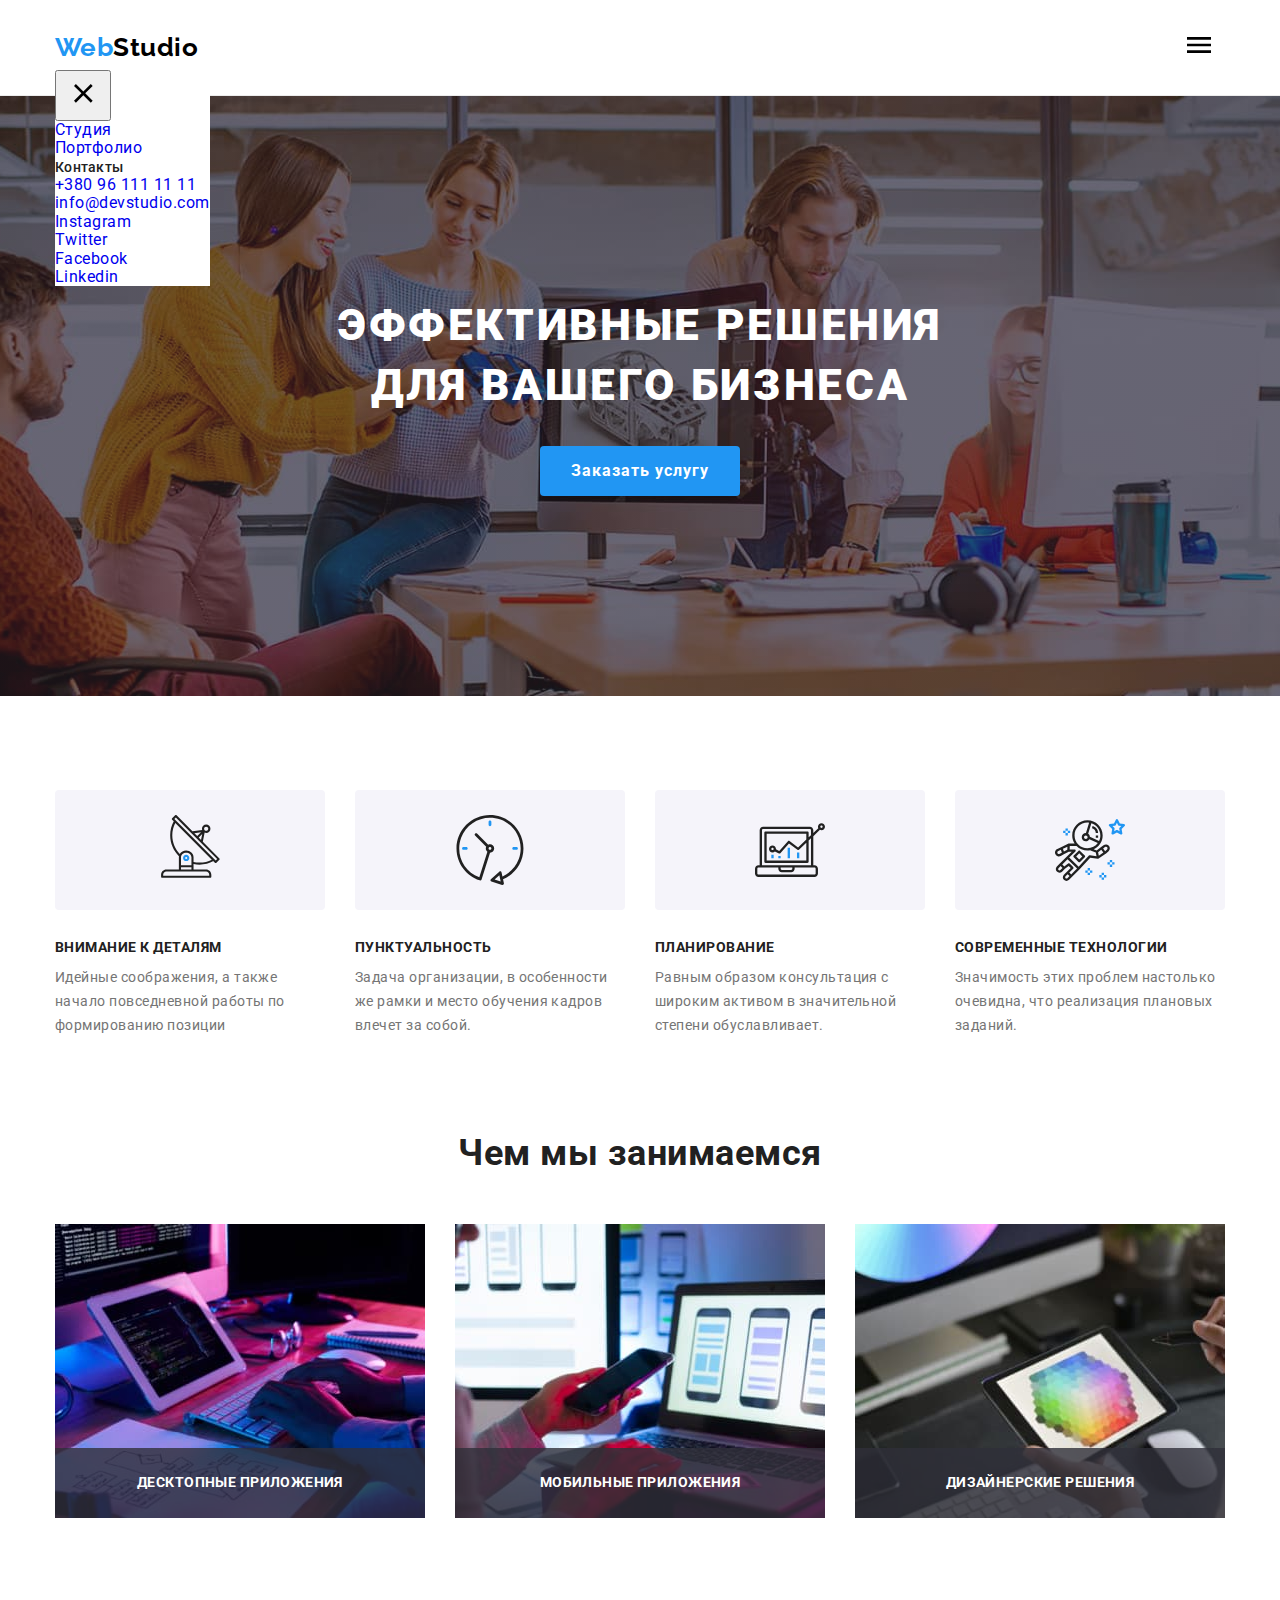
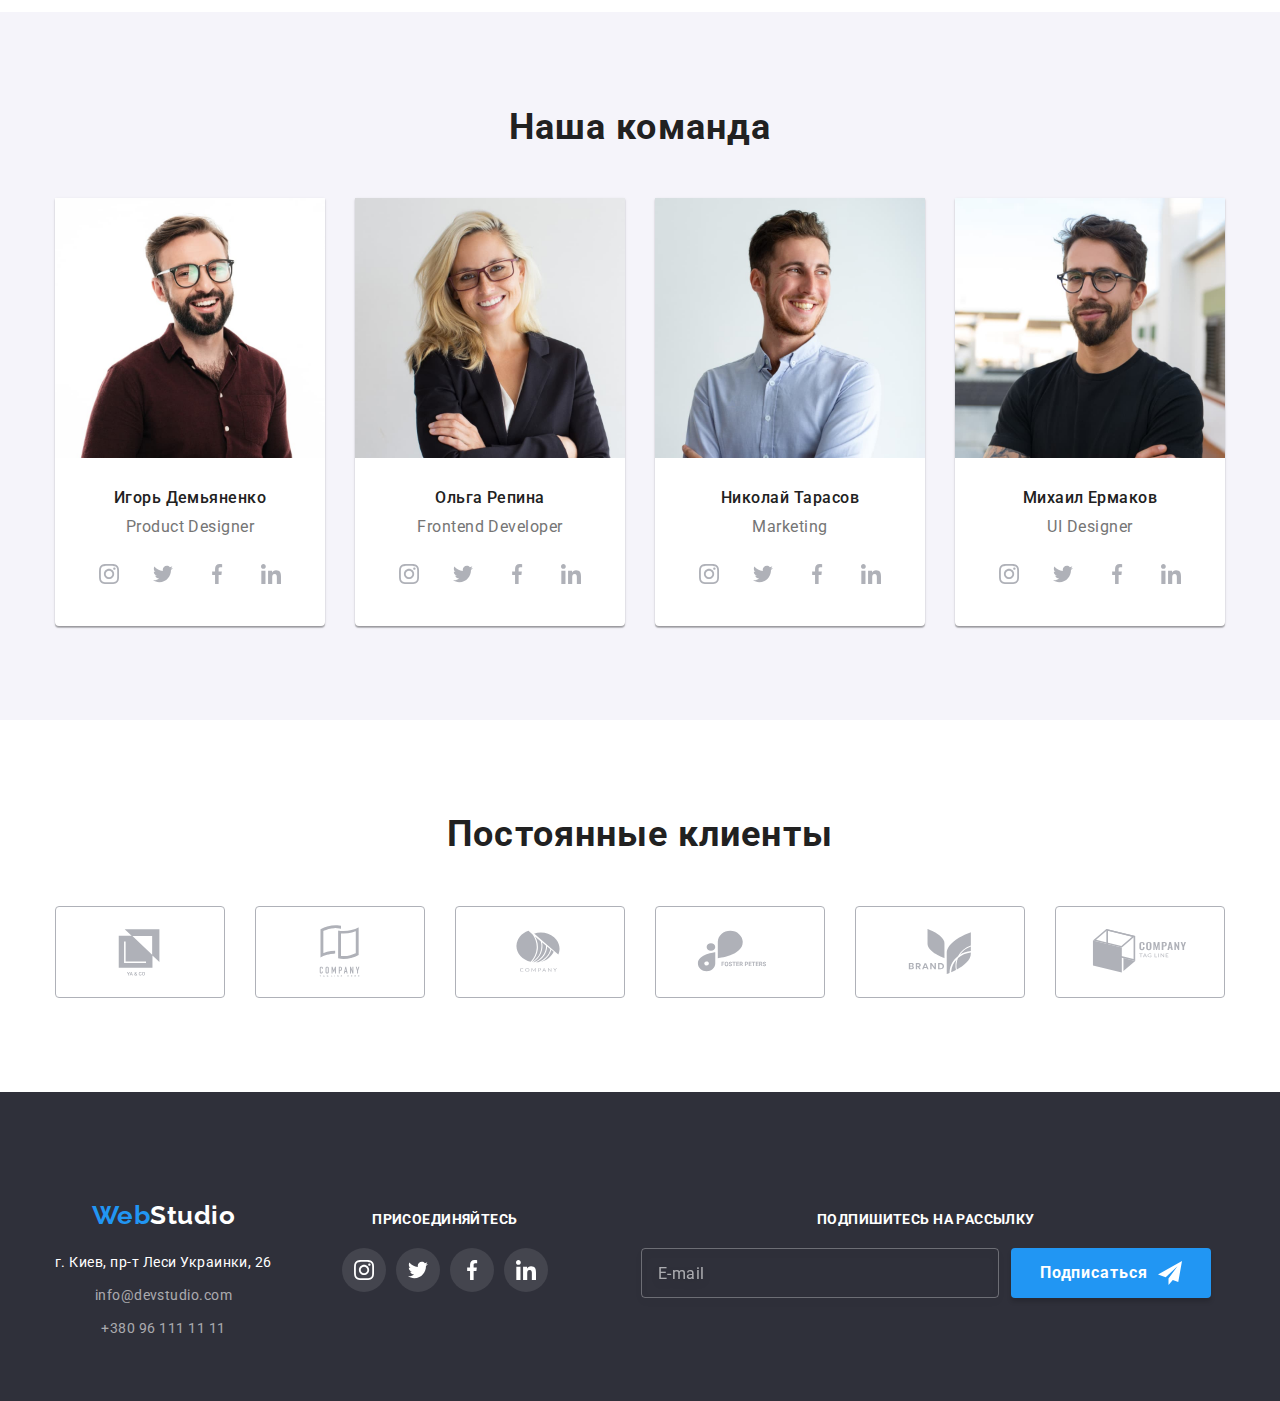
==== commit c8e4efd6: "add header adaptid adn start mob-menu" ====
--- a/index.html
+++ b/index.html
@@ -19,12 +19,17 @@
   </head>
   <body>
     <!-- Шапка сайта-->
-    <!-- <header class="header">
+    <header class="header">
       <div class="conteiner header__conteiner">
         <nav class="navigation">
           <a class="logo header__logo link" href="./index.html"
             ><span class="logo__label">Web</span>Studio</a
           >
+          <button class="mob-menu_open" type="button">
+            <svg class="mob-menu_icon" width="40" height="40">
+              <use href="./images/icon/icon.svg#icon-menu_40px"></use>
+            </svg>
+          </button>
           <ul class="navigation__list list">
             <li class="navigation__item">
               <a class="navigation__link link navigation__link--active" href="./index.html"
@@ -53,8 +58,48 @@
             >
           </li>
         </ul>
+        <div class="mob_menu">
+          <button class="mob-menu_close" type="button">
+            <svg class="mob-menu_icon" width="40" height="40">
+              <use href="./images/icon/icon.svg#icon-close_40px"></use>
+            </svg>
+          </button>
+          <ul class="mob-menu_list list">
+            <li class="mob-menu__item">
+              <a class="mob-menu__link link mob-menu__link--active" href="./index.html">Студия</a>
+            </li>
+            <li class="mob-menu__item">
+              <a class="mob-menu__link link" href="./portfolio.html">Портфолио</a>
+            </li>
+            <li class="mob-menu__item"><a class="navigation__link link" href="">Контакты</a></li>
+          </ul>
+          <ul class="mob-menu__contact list">
+            <li class="mob-menu__contact-item">
+              <a class="mob-menu__contact-link link" href="tel:+380961111111">+380 96 111 11 11</a>
+            </li>
+            <li class="mob-menu__contact-item">
+              <a class="mob-menu__contact-link link" href="mailto:info@devstudio.com"
+                >info@devstudio.com</a
+              >
+            </li>
+          </ul>
+          <ul class="mob-menu__soc list">
+            <li class="mob-menu__soc-item">
+              <a class="mob-menu__soc-link link" href="https://www.instagram.com">Instagram</a>
+            </li>
+            <li class="mob-menu__soc-item">
+              <a class="mob-menu__soc-link link" href="https://www.twitter.com">Twitter</a>
+            </li>
+            <li class="mob-menu__soc-item">
+              <a class="mob-menu__soc-link link" href="https://www.facebook.com">Facebook</a>
+            </li>
+            <li class="mob-menu__soc-item">
+              <a class="mob-menu__soc-link link" href="https://www.linkedin.com">Linkedin</a>
+            </li>
+          </ul>
+        </div>
       </div>
-    </header> -->
+    </header>
     <main>
       <!--Секция герой-->
       <div class="hero hero--center">
--- a/css/main.min.css
+++ b/css/main.min.css
@@ -1 +1 @@
-ul,h1,h2,h3,p{margin-top:0;margin-bottom:0;padding:0}img{display:block;max-width:100%;height:auto}body{font-family:"Roboto",sans-serif;font-weight:400;letter-spacing:.03em;color:#212121;background-color:#fff}.link{text-decoration:none}.list{list-style:none}.visually-hidden{position:absolute;white-space:nowrap;width:1px;height:1px;overflow:hidden;border:0;padding:0;clip:rect(0 0 0 0);clip-path:inset(50%);margin:-1px}.conteiner{padding:0 15px;margin:0 auto}@media screen and (min-width: 480px){.conteiner{width:480px}}@media screen and (min-width: 768px){.conteiner{width:768px}}@media screen and (min-width: 1200px){.conteiner{width:1200px}}.section{padding:60px 0}@media screen and (min-width: 1200px){.section{padding:94px 0}}.header{padding-top:24px;padding-bottom:25px;border-bottom:1px solid #ececec}.header__conteiner{display:flex;align-items:center}.header__logo{margin-right:93px;color:#000}.header__contact{display:flex;margin-left:auto}.contact-header__item:not(:last-child){margin-right:50px}.contact-header__icon{margin-right:10px;fill:currentColor}.contact-header__link{display:flex;align-items:center;font-weight:500;font-size:14px;line-height:1.14;letter-spacing:.02em;color:#757575;transition:color 250ms cubic-bezier(0.4, 0, 0.2, 1)}.contact-header__link:hover,.contact-header__link:focus{color:#2196f3}.logo{font-family:"Raleway";font-weight:700;font-size:24px;line-height:1.66}@media screen and (min-width: 1200px){.logo{font-size:26px;line-height:1.2}}.logo__label{color:#2196f3}.navigation{display:flex;align-items:center}.navigation__list{display:flex}.navigation__item{position:relative}.navigation__item:not(:last-child){margin-right:50px}.navigation__link{font-weight:500;font-size:14px;line-height:1.14;letter-spacing:.02em;color:#212121;transition:color 250ms cubic-bezier(0.4, 0, 0.2, 1)}.navigation__link:hover,.navigation__link:focus{color:#2196f3}.navigation__link--active{color:#2196f3}.navigation__link--active::after{content:"";display:block;position:absolute;top:48px;width:100%;height:4px;background-color:#2196f3;border-radius:2px}.hero{max-width:480px;height:auto;padding:118px 60px;background-image:linear-gradient(rgba(56, 47, 58, 0.4), rgba(56, 47, 58, 0.4)),url(../images/icon/hero.jpg);background-position:center;background-repeat:no-repeat;background-color:#2f303a;text-align:center}@media screen and (min-width: 768px){.hero{max-width:768px;padding:118px 204px}}@media screen and (min-width: 1200px){.hero{max-width:1600px;height:600px;padding:200px 0}}.hero--center{margin-right:auto;margin-left:auto}.hero__title{margin-bottom:30px;font-weight:900;font-size:26px;line-height:1.62;text-align:center;letter-spacing:.06em;text-transform:uppercase;color:#fff}@media screen and (min-width: 1200px){.hero__title{font-size:44px;line-height:1.36}}.hero__btn{transition:background-color 250ms cubic-bezier(0.4, 0, 0.2, 1)}.hero__btn:hover,.hero__btn:focus{background-color:#188ce8}.button{width:200px;height:50px;font-weight:700;font-size:16px;line-height:1.88;letter-spacing:.06em;color:#fff;background-color:#2196f3;box-shadow:0px 4px 4px rgba(0,0,0,.15);border-radius:4px;border:1px solid rgba(0,0,0,0);cursor:pointer}.features{margin-bottom:-30px}@media screen and (min-width: 768px){.features{display:flex;flex-wrap:wrap;margin-right:-30px}}.features__item{width:100%;margin-bottom:30px}@media screen and (min-width: 768px){.features__item{margin-right:30px;flex-basis:calc(50% - 30px)}}@media screen and (min-width: 1200px){.features__item{flex-basis:calc(25% - 30px)}}.features__title{margin-bottom:10px;font-weight:700;font-size:14px;line-height:1.14;text-transform:uppercase;text-align:center}@media screen and (min-width: 768px){.features__title{text-align:left}}.features__box{display:flex;justify-content:center;align-items:center;margin-bottom:30px;background-color:#f5f4fa;border-radius:4px;height:120px}.features__text{font-size:14px;line-height:1.71;color:#757575}.work{display:none;padding-bottom:94px}@media screen and (min-width: 1200px){.work{display:block}}.work__title{margin-bottom:50px;font-weight:700;font-size:36px;line-height:1.17;text-align:center}.work__list{display:flex}.work__item{position:relative}.work__item:not(:last-child){margin-right:30px}.work__text{position:absolute;bottom:0;display:flex;justify-content:center;align-items:center;width:100%;height:70px;font-weight:700;font-size:14px;line-height:1.14;text-align:center;letter-spacing:.03em;text-transform:uppercase;color:#fff;background-color:rgba(47,48,58,.8)}.team{background-color:#f5f4fa}.team__title{margin-bottom:50px;font-weight:700;font-size:28px;line-height:1.17;letter-spacing:.03em;text-align:center}@media screen and (min-width: 1200px){.team__title{font-size:36px}}.team__list{margin-bottom:-30px}@media screen and (min-width: 768px){.team__list{display:flex;flex-wrap:wrap;margin-right:-30px}}.team__item{margin-bottom:30px;background:#fff;box-shadow:0px 1px 3px rgba(0,0,0,.12),0px 1px 1px rgba(0,0,0,.14),0px 2px 1px rgba(0,0,0,.2);border-radius:0px 0px 4px 4px}@media screen and (min-width: 768px){.team__item{margin-right:30px;flex-basis:calc(50% - 30px)}}@media screen and (min-width: 1200px){.team__item{flex-basis:calc(25% - 30px)}}.team__img{width:auto}.team-box{padding:30px 0 16px 0}.team-name{margin-bottom:10px;font-weight:500;font-size:16px;line-height:1.19;letter-spacing:.03em;text-align:center}.team-prof{font-size:16px;line-height:1.19;text-align:center;letter-spacing:.03em;color:#757575}.master-soc-list{display:flex;align-items:center;justify-content:center;padding:0 122px 24px 122px}@media screen and (min-width: 768px){.master-soc-list{padding:0 74px 24px 74px}}@media screen and (min-width: 1200px){.master-soc-list{padding:0 32px 30px 32px}}.master-soc-link{width:44px;height:44px;display:flex;justify-content:center;align-items:center;border-radius:50%;fill:#afb1b8;transition:background-color 250ms cubic-bezier(0.4, 0, 0.2, 1),fill 250ms cubic-bezier(0.4, 0, 0.2, 1)}.master-soc-link:hover,.master-soc-link:focus{fill:#fff;background-color:#2196f3}.master-soc-item:not(:last-child){margin-right:10px}.clients{margin-bottom:50px;font-weight:700;font-size:28px;line-height:1.18;text-align:center;letter-spacing:.03em}@media screen and (min-width: 1200px){.clients{font-size:36px;line-height:1.16}}.clients-list{display:flex;flex-wrap:wrap;justify-content:center;margin-right:-30px;margin-bottom:-30px}.clients-item{width:100%;margin-bottom:30px;margin-right:30px;flex-basis:calc(50% - 30px)}@media screen and (min-width: 768px){.clients-item{flex-basis:calc(33.3333333333% - 30px)}}@media screen and (min-width: 1200px){.clients-item{flex-basis:calc(16.6666666667% - 30px)}}.clients-link{display:flex;align-items:center;justify-content:center;fill:#afb1b8;width:210px;height:92px;border:1px solid #afb1b8;border-radius:4px;transition:border 250ms cubic-bezier(0.4, 0, 0.2, 1),fill 250ms cubic-bezier(0.4, 0, 0.2, 1)}@media screen and (min-width: 768px){.clients-link{width:226px}}@media screen and (min-width: 1200px){.clients-link{width:170px}}.clients-link:hover,.clients-link:focus{border:1px solid #2196f3;fill:#2196f3}.footer{padding:60px 0;background-color:#2f303a;text-align:center}@media screen and (min-width: 1200px){.footer__conteiner{display:flex;align-items:baseline}}@media screen and (min-width: 768px){.footer__box{display:flex;align-items:baseline;justify-content:space-around}}.footer__logo{margin-bottom:20px;display:inline-block;color:#fff}.footer__text{margin-bottom:9px;font-style:normal;font-size:14px;line-height:1.71;color:#fff}.footer__item:first-child{margin-bottom:9px}.footer__link{display:inline-block;font-style:normal;font-size:14px;line-height:1.71;color:rgba(255,255,255,.6);transition:color 250ms cubic-bezier(0.4, 0, 0.2, 1)}.footer__link:hover,.footer__link:focus{color:#2196f3}@media screen and (min-width: 480px){.footer__socials{margin-top:60px}}@media screen and (min-width: 1200px){.footer__socials{margin-left:70px}}.socials__title{margin-bottom:20px;font-weight:700;font-size:14px;line-height:1.14;letter-spacing:.03em;text-transform:uppercase;color:#fff}.socials__list{display:flex;justify-content:center}.socials__item:not(:last-child){margin-right:10px}.socials__link{width:44px;height:44px;border-radius:50px;display:flex;justify-content:center;align-items:center;fill:#fff;background-color:rgba(255,255,255,.1);transition:background-color 250ms cubic-bezier(0.4, 0, 0.2, 1)}.socials__link:hover,.socials__link:focus{background-color:#2196f3}.footer__subscription{margin-top:60px}@media screen and (min-width: 1200px){.footer__subscription{margin-left:93px;margin-top:0}}.subscription__titel{margin-bottom:20px;font-weight:700;font-size:14px;line-height:1.14;letter-spacing:.03em;text-transform:uppercase;color:#fff}@media screen and (min-width: 1200px){.subscription__form{display:flex;align-items:center}}.subscription__input{display:inline-block;margin-bottom:20px;padding-left:16px;width:100%;height:50px;border:1px solid rgba(255,255,255,.3);filter:drop-shadow(0px 4px 4px rgba(0, 0, 0, 0.15));border-radius:4px;background-color:rgba(0,0,0,0);color:rgba(255,255,255,.6)}@media screen and (min-width: 768px){.subscription__input{width:450px}}@media screen and (min-width: 1200px){.subscription__input{width:358px;margin-right:12px;margin-bottom:0}}.subscription__input::placeholder{font-size:16px;line-height:1.25;letter-spacing:.03em;color:rgba(255,255,255,.6)}.subscription__btn{display:flex;align-items:center;justify-content:center;margin:auto}.subscription__icon{margin-left:10px;fill:#fff}.box-pro{margin-bottom:50px}.projects-btn{display:flex;justify-content:center}.btn-item:not(:last-child){margin-right:8px}.btn{padding:6px 22px;border-radius:4px;border:1px solid rgba(0,0,0,0);font-family:"Roboto";font-weight:500;font-size:16px;line-height:1.62;text-align:center;letter-spacing:.03em;color:#212121;background:#f5f4fa;cursor:pointer;transition:color 250ms cubic-bezier(0.4, 0, 0.2, 1),background-color 250ms cubic-bezier(0.4, 0, 0.2, 1),box-shadow 250ms cubic-bezier(0.4, 0, 0.2, 1),border-radius 250ms cubic-bezier(0.4, 0, 0.2, 1)}.btn:hover,.btn:focus{background-color:#2196f3;color:#fff;box-shadow:0px 3px 1px rgba(0,0,0,.1),0px 1px 2px rgba(0,0,0,.08),0px 2px 2px rgba(0,0,0,.12);border-radius:4px}.projects-list{padding:0;margin:0;display:flex;flex-wrap:wrap;margin-top:-30px;margin-left:-30px}.projects-item{flex-basis:calc(33.3333333333% - 30px);margin-top:30px;margin-left:30px;cursor:pointer;transition:box-shadow 250ms cubic-bezier(0.4, 0, 0.2, 1)}.projects-item:hover,.projects-item:focus{box-shadow:0px 1px 1px rgba(0,0,0,.12),0px 4px 4px rgba(0,0,0,.06),1px 4px 6px rgba(0,0,0,.16)}.projects-overlay{position:relative;overflow:hidden}.overlay-text{position:absolute;top:0;left:0;height:100%;padding:63px 24px;font-size:18px;line-height:1.56;letter-spacing:.03em;color:#fff;background-color:rgba(33,150,243,.9);transform:translateY(100%);transition:transform 250ms cubic-bezier(0.4, 0, 0.2, 1)}.projects-item:hover .overlay-text{transform:translateY(0)}.card-box{padding:20px 24px;border-width:0 1px 1px 1px;border-style:solid;border-color:#eee}.project-h{font-size:18px;line-height:2;letter-spacing:.06em}.project-text{font-size:16px;line-height:1.88;color:#757575}.backdrop{position:fixed;top:0;left:0;width:100%;height:100%;background-color:rgba(0,0,0,.2);transition:opacity 250ms cubic-bezier(0.4, 0, 0.2, 1),visibility 250ms cubic-bezier(0.4, 0, 0.2, 1)}.backdrop.is-hidden .modal{transform:scale(1.5)}.modal{position:absolute;top:50%;left:50%;transform:translate(-50%, -50%) scale(1);padding:40px;width:528px;height:581px;background:#fff;box-shadow:0px 1px 3px rgba(0,0,0,.12),0px 1px 1px rgba(0,0,0,.14),0px 2px 1px rgba(0,0,0,.2);border-radius:4px;transition:transform 250ms cubic-bezier(0.4, 0, 0.2, 1)}.modal-btm{position:absolute;top:8px;right:8px;display:flex;justify-content:center;align-items:center;width:30px;height:30px;background-color:#fff;border:1px solid rgba(0,0,0,.1);border-radius:50%;cursor:pointer;fill:#000}.modal-btm:hover,.modal-btm:focus{fill:#2196f3}.is-hidden{opacity:0;pointer-events:none;visibility:hidden}.modal-text{margin-bottom:12px;font-weight:700;font-size:20px;line-height:1.15;text-align:center;letter-spacing:.03em}.modal-label{font-size:12px;line-height:1.16;letter-spacing:.01em;color:#757575}.label-name{display:inline-block;margin-bottom:4px}.modal-input{position:relative;padding-left:42px;width:448px;height:40px;border:1px solid rgba(33,33,33,.2);box-sizing:border-box;border-radius:4px;cursor:pointer;transition:border 250ms cubic-bezier(0.4, 0, 0.2, 1),outline 250ms cubic-bezier(0.4, 0, 0.2, 1)}.modal-label:focus-within .modal-input{border:1px solid #2196f3;outline:rgba(0,0,0,0)}.input-wrap{position:relative;margin-bottom:10px}.modal-input-icon{position:absolute;top:50%;left:12px;transition:fill 250ms cubic-bezier(0.4, 0, 0.2, 1)}.modal-label:focus-within .modal-input-icon{fill:#2196f3}.modal-textarea{padding:12px 16px;margin-bottom:20px;width:448px;height:120px;resize:none;border:1px solid rgba(33,33,33,.2);box-sizing:border-box;border-radius:4px;transition:border 250ms cubic-bezier(0.4, 0, 0.2, 1),outline 250ms cubic-bezier(0.4, 0, 0.2, 1)}.modal-textarea::placeholder{font-size:12px;line-height:1.16;letter-spacing:.01em;color:rgba(117,117,117,.5)}.modal-label:focus-within .modal-textarea{border:1px solid #2196f3;outline:rgba(0,0,0,0)}.modal-checkbox{display:flex;align-items:center;justify-content:center;margin-bottom:20px;font-weight:400;font-size:14px;line-height:1.71;letter-spacing:.03em;color:#757575}.checkbox-icon{display:inline-block;margin-right:7px;width:16px;height:15px;border:2px solid #212121;border-radius:3px;background-image:url(../images/icon/Vector.svg);background-repeat:no-repeat;background-size:contain;background-position:50% 50%;transition:border 250ms cubic-bezier(0.4, 0, 0.2, 1),background-color 250ms cubic-bezier(0.4, 0, 0.2, 1)}.modal-check:checked+.checkbox-icon{background-color:#2196f3;border:rgba(0,0,0,0)}.checkbox-text{text-decoration:underline;color:#2196f3}.modal-button{display:block;margin-right:auto;margin-left:auto;width:200px;height:50px;font-weight:700;font-size:16px;line-height:1.88;letter-spacing:.06em;box-shadow:0px 4px 4px rgba(0,0,0,.15);border-radius:4px;background-color:#2196f3;color:#fff;border:rgba(0,0,0,0);text-align:center;cursor:pointer;transition:background-color 250ms cubic-bezier(0.4, 0, 0.2, 1)}.modal-button:focus,.modal-button:hover{background:#188ce8}/*# sourceMappingURL=main.min.css.map */+ul,h1,h2,h3,p{margin-top:0;margin-bottom:0;padding:0}img{display:block;max-width:100%;height:auto}body{font-family:"Roboto",sans-serif;font-weight:400;letter-spacing:.03em;color:#212121;background-color:#fff}.link{text-decoration:none}.list{list-style:none}.visually-hidden{position:absolute;white-space:nowrap;width:1px;height:1px;overflow:hidden;border:0;padding:0;clip:rect(0 0 0 0);clip-path:inset(50%);margin:-1px}.conteiner{padding:0 15px;margin:0 auto}@media screen and (min-width: 480px){.conteiner{width:480px}}@media screen and (min-width: 768px){.conteiner{width:768px}}@media screen and (min-width: 1200px){.conteiner{width:1200px}}.section{padding:60px 0}@media screen and (min-width: 1200px){.section{padding:94px 0}}.header{padding-top:24px;padding-bottom:25px;border-bottom:1px solid #ececec}.header__logo{margin-right:93px;color:#000}.header__contact{display:none}.contact-header__item:not(:last-child){margin-right:50px}.contact-header__icon{margin-right:10px;fill:currentColor}.contact-header__link{display:flex;align-items:center;font-weight:500;font-size:14px;line-height:1.14;letter-spacing:.02em;color:#757575;transition:color 250ms cubic-bezier(0.4, 0, 0.2, 1)}.contact-header__link:hover,.contact-header__link:focus{color:#2196f3}.mob-menu_open{display:block;background-color:rgba(0,0,0,0);border:none;margin-left:auto;transition:fill 250ms cubic-bezier(0.4, 0, 0.2, 1)}.mob-menu_open:hover,.mob-menu_open:focus{fill:#2196f3}.mob_menu{position:absolute;background-color:#fff}.logo{font-family:"Raleway";font-weight:700;font-size:24px;line-height:1.66}@media screen and (min-width: 1200px){.logo{font-size:26px;line-height:1.2}}.logo__label{color:#2196f3}.navigation{display:flex;align-items:center}.navigation__list{display:none}.navigation__item{position:relative}.navigation__item:not(:last-child){margin-right:50px}.navigation__link{font-weight:500;font-size:14px;line-height:1.14;letter-spacing:.02em;color:#212121;transition:color 250ms cubic-bezier(0.4, 0, 0.2, 1)}.navigation__link:hover,.navigation__link:focus{color:#2196f3}.navigation__link--active{color:#2196f3}.navigation__link--active::after{content:"";display:block;position:absolute;top:48px;width:100%;height:4px;background-color:#2196f3;border-radius:2px}.hero{max-width:480px;height:auto;padding:118px 60px;background-image:linear-gradient(rgba(56, 47, 58, 0.4), rgba(56, 47, 58, 0.4)),url(../images/icon/hero.jpg);background-position:center;background-repeat:no-repeat;background-color:#2f303a;text-align:center}@media screen and (min-width: 768px){.hero{max-width:768px;padding:118px 204px}}@media screen and (min-width: 1200px){.hero{max-width:1600px;height:600px;padding:200px 0}}.hero--center{margin-right:auto;margin-left:auto}.hero__title{margin-bottom:30px;font-weight:900;font-size:26px;line-height:1.62;text-align:center;letter-spacing:.06em;text-transform:uppercase;color:#fff}@media screen and (min-width: 1200px){.hero__title{font-size:44px;line-height:1.36}}.hero__btn{transition:background-color 250ms cubic-bezier(0.4, 0, 0.2, 1)}.hero__btn:hover,.hero__btn:focus{background-color:#188ce8}.button{width:200px;height:50px;font-weight:700;font-size:16px;line-height:1.88;letter-spacing:.06em;color:#fff;background-color:#2196f3;box-shadow:0px 4px 4px rgba(0,0,0,.15);border-radius:4px;border:1px solid rgba(0,0,0,0);cursor:pointer}.features{margin-bottom:-30px}@media screen and (min-width: 768px){.features{display:flex;flex-wrap:wrap;margin-right:-30px}}.features__item{width:100%;margin-bottom:30px}@media screen and (min-width: 768px){.features__item{margin-right:30px;flex-basis:calc(50% - 30px)}}@media screen and (min-width: 1200px){.features__item{flex-basis:calc(25% - 30px)}}.features__title{margin-bottom:10px;font-weight:700;font-size:14px;line-height:1.14;text-transform:uppercase;text-align:center}@media screen and (min-width: 768px){.features__title{text-align:left}}.features__box{display:flex;justify-content:center;align-items:center;margin-bottom:30px;background-color:#f5f4fa;border-radius:4px;height:120px}.features__text{font-size:14px;line-height:1.71;color:#757575}.work{display:none;padding-bottom:94px}@media screen and (min-width: 1200px){.work{display:block}}.work__title{margin-bottom:50px;font-weight:700;font-size:36px;line-height:1.17;text-align:center}.work__list{display:flex}.work__item{position:relative}.work__item:not(:last-child){margin-right:30px}.work__text{position:absolute;bottom:0;display:flex;justify-content:center;align-items:center;width:100%;height:70px;font-weight:700;font-size:14px;line-height:1.14;text-align:center;letter-spacing:.03em;text-transform:uppercase;color:#fff;background-color:rgba(47,48,58,.8)}.team{background-color:#f5f4fa}.team__title{margin-bottom:50px;font-weight:700;font-size:28px;line-height:1.17;letter-spacing:.03em;text-align:center}@media screen and (min-width: 1200px){.team__title{font-size:36px}}.team__list{margin-bottom:-30px}@media screen and (min-width: 768px){.team__list{display:flex;flex-wrap:wrap;margin-right:-30px}}.team__item{margin-bottom:30px;background:#fff;box-shadow:0px 1px 3px rgba(0,0,0,.12),0px 1px 1px rgba(0,0,0,.14),0px 2px 1px rgba(0,0,0,.2);border-radius:0px 0px 4px 4px}@media screen and (min-width: 768px){.team__item{margin-right:30px;flex-basis:calc(50% - 30px)}}@media screen and (min-width: 1200px){.team__item{flex-basis:calc(25% - 30px)}}.team__img{width:auto}.team-box{padding:30px 0 16px 0}.team-name{margin-bottom:10px;font-weight:500;font-size:16px;line-height:1.19;letter-spacing:.03em;text-align:center}.team-prof{font-size:16px;line-height:1.19;text-align:center;letter-spacing:.03em;color:#757575}.master-soc-list{display:flex;align-items:center;justify-content:center;padding:0 122px 24px 122px}@media screen and (min-width: 768px){.master-soc-list{padding:0 74px 24px 74px}}@media screen and (min-width: 1200px){.master-soc-list{padding:0 32px 30px 32px}}.master-soc-link{width:44px;height:44px;display:flex;justify-content:center;align-items:center;border-radius:50%;fill:#afb1b8;transition:background-color 250ms cubic-bezier(0.4, 0, 0.2, 1),fill 250ms cubic-bezier(0.4, 0, 0.2, 1)}.master-soc-link:hover,.master-soc-link:focus{fill:#fff;background-color:#2196f3}.master-soc-item:not(:last-child){margin-right:10px}.clients{margin-bottom:50px;font-weight:700;font-size:28px;line-height:1.18;text-align:center;letter-spacing:.03em}@media screen and (min-width: 1200px){.clients{font-size:36px;line-height:1.16}}.clients-list{display:flex;flex-wrap:wrap;justify-content:center;margin-right:-30px;margin-bottom:-30px}.clients-item{width:100%;margin-bottom:30px;margin-right:30px;flex-basis:calc(50% - 30px)}@media screen and (min-width: 768px){.clients-item{flex-basis:calc(33.3333333333% - 30px)}}@media screen and (min-width: 1200px){.clients-item{flex-basis:calc(16.6666666667% - 30px)}}.clients-link{display:flex;align-items:center;justify-content:center;fill:#afb1b8;width:210px;height:92px;border:1px solid #afb1b8;border-radius:4px;transition:border 250ms cubic-bezier(0.4, 0, 0.2, 1),fill 250ms cubic-bezier(0.4, 0, 0.2, 1)}@media screen and (min-width: 768px){.clients-link{width:226px}}@media screen and (min-width: 1200px){.clients-link{width:170px}}.clients-link:hover,.clients-link:focus{border:1px solid #2196f3;fill:#2196f3}.footer{padding:60px 0;background-color:#2f303a;text-align:center}@media screen and (min-width: 1200px){.footer__conteiner{display:flex;align-items:baseline}}@media screen and (min-width: 768px){.footer__box{display:flex;align-items:baseline;justify-content:space-around}}.footer__logo{margin-bottom:20px;display:inline-block;color:#fff}.footer__text{margin-bottom:9px;font-style:normal;font-size:14px;line-height:1.71;color:#fff}.footer__item:first-child{margin-bottom:9px}.footer__link{display:inline-block;font-style:normal;font-size:14px;line-height:1.71;color:rgba(255,255,255,.6);transition:color 250ms cubic-bezier(0.4, 0, 0.2, 1)}.footer__link:hover,.footer__link:focus{color:#2196f3}@media screen and (min-width: 480px){.footer__socials{margin-top:60px}}@media screen and (min-width: 1200px){.footer__socials{margin-left:70px}}.socials__title{margin-bottom:20px;font-weight:700;font-size:14px;line-height:1.14;letter-spacing:.03em;text-transform:uppercase;color:#fff}.socials__list{display:flex;justify-content:center}.socials__item:not(:last-child){margin-right:10px}.socials__link{width:44px;height:44px;border-radius:50px;display:flex;justify-content:center;align-items:center;fill:#fff;background-color:rgba(255,255,255,.1);transition:background-color 250ms cubic-bezier(0.4, 0, 0.2, 1)}.socials__link:hover,.socials__link:focus{background-color:#2196f3}.footer__subscription{margin-top:60px}@media screen and (min-width: 1200px){.footer__subscription{margin-left:93px;margin-top:0}}.subscription__titel{margin-bottom:20px;font-weight:700;font-size:14px;line-height:1.14;letter-spacing:.03em;text-transform:uppercase;color:#fff}@media screen and (min-width: 1200px){.subscription__form{display:flex;align-items:center}}.subscription__input{display:inline-block;margin-bottom:20px;padding-left:16px;width:100%;height:50px;border:1px solid rgba(255,255,255,.3);filter:drop-shadow(0px 4px 4px rgba(0, 0, 0, 0.15));border-radius:4px;background-color:rgba(0,0,0,0);color:rgba(255,255,255,.6)}@media screen and (min-width: 768px){.subscription__input{width:450px}}@media screen and (min-width: 1200px){.subscription__input{width:358px;margin-right:12px;margin-bottom:0}}.subscription__input::placeholder{font-size:16px;line-height:1.25;letter-spacing:.03em;color:rgba(255,255,255,.6)}.subscription__btn{display:flex;align-items:center;justify-content:center;margin:auto}.subscription__icon{margin-left:10px;fill:#fff}.box-pro{margin-bottom:50px}.projects-btn{display:flex;justify-content:center}.btn-item:not(:last-child){margin-right:8px}.btn{padding:6px 22px;border-radius:4px;border:1px solid rgba(0,0,0,0);font-family:"Roboto";font-weight:500;font-size:16px;line-height:1.62;text-align:center;letter-spacing:.03em;color:#212121;background:#f5f4fa;cursor:pointer;transition:color 250ms cubic-bezier(0.4, 0, 0.2, 1),background-color 250ms cubic-bezier(0.4, 0, 0.2, 1),box-shadow 250ms cubic-bezier(0.4, 0, 0.2, 1),border-radius 250ms cubic-bezier(0.4, 0, 0.2, 1)}.btn:hover,.btn:focus{background-color:#2196f3;color:#fff;box-shadow:0px 3px 1px rgba(0,0,0,.1),0px 1px 2px rgba(0,0,0,.08),0px 2px 2px rgba(0,0,0,.12);border-radius:4px}.projects-list{padding:0;margin:0;display:flex;flex-wrap:wrap;margin-top:-30px;margin-left:-30px}.projects-item{flex-basis:calc(33.3333333333% - 30px);margin-top:30px;margin-left:30px;cursor:pointer;transition:box-shadow 250ms cubic-bezier(0.4, 0, 0.2, 1)}.projects-item:hover,.projects-item:focus{box-shadow:0px 1px 1px rgba(0,0,0,.12),0px 4px 4px rgba(0,0,0,.06),1px 4px 6px rgba(0,0,0,.16)}.projects-overlay{position:relative;overflow:hidden}.overlay-text{position:absolute;top:0;left:0;height:100%;padding:63px 24px;font-size:18px;line-height:1.56;letter-spacing:.03em;color:#fff;background-color:rgba(33,150,243,.9);transform:translateY(100%);transition:transform 250ms cubic-bezier(0.4, 0, 0.2, 1)}.projects-item:hover .overlay-text{transform:translateY(0)}.card-box{padding:20px 24px;border-width:0 1px 1px 1px;border-style:solid;border-color:#eee}.project-h{font-size:18px;line-height:2;letter-spacing:.06em}.project-text{font-size:16px;line-height:1.88;color:#757575}.backdrop{position:fixed;top:0;left:0;width:100%;height:100%;background-color:rgba(0,0,0,.2);transition:opacity 250ms cubic-bezier(0.4, 0, 0.2, 1),visibility 250ms cubic-bezier(0.4, 0, 0.2, 1)}.backdrop.is-hidden .modal{transform:scale(1.5)}.modal{position:absolute;top:50%;left:50%;transform:translate(-50%, -50%) scale(1);padding:40px;width:528px;height:581px;background:#fff;box-shadow:0px 1px 3px rgba(0,0,0,.12),0px 1px 1px rgba(0,0,0,.14),0px 2px 1px rgba(0,0,0,.2);border-radius:4px;transition:transform 250ms cubic-bezier(0.4, 0, 0.2, 1)}.modal-btm{position:absolute;top:8px;right:8px;display:flex;justify-content:center;align-items:center;width:30px;height:30px;background-color:#fff;border:1px solid rgba(0,0,0,.1);border-radius:50%;cursor:pointer;fill:#000}.modal-btm:hover,.modal-btm:focus{fill:#2196f3}.is-hidden{opacity:0;pointer-events:none;visibility:hidden}.modal-text{margin-bottom:12px;font-weight:700;font-size:20px;line-height:1.15;text-align:center;letter-spacing:.03em}.modal-label{font-size:12px;line-height:1.16;letter-spacing:.01em;color:#757575}.label-name{display:inline-block;margin-bottom:4px}.modal-input{position:relative;padding-left:42px;width:448px;height:40px;border:1px solid rgba(33,33,33,.2);box-sizing:border-box;border-radius:4px;cursor:pointer;transition:border 250ms cubic-bezier(0.4, 0, 0.2, 1),outline 250ms cubic-bezier(0.4, 0, 0.2, 1)}.modal-label:focus-within .modal-input{border:1px solid #2196f3;outline:rgba(0,0,0,0)}.input-wrap{position:relative;margin-bottom:10px}.modal-input-icon{position:absolute;top:50%;left:12px;transition:fill 250ms cubic-bezier(0.4, 0, 0.2, 1)}.modal-label:focus-within .modal-input-icon{fill:#2196f3}.modal-textarea{padding:12px 16px;margin-bottom:20px;width:448px;height:120px;resize:none;border:1px solid rgba(33,33,33,.2);box-sizing:border-box;border-radius:4px;transition:border 250ms cubic-bezier(0.4, 0, 0.2, 1),outline 250ms cubic-bezier(0.4, 0, 0.2, 1)}.modal-textarea::placeholder{font-size:12px;line-height:1.16;letter-spacing:.01em;color:rgba(117,117,117,.5)}.modal-label:focus-within .modal-textarea{border:1px solid #2196f3;outline:rgba(0,0,0,0)}.modal-checkbox{display:flex;align-items:center;justify-content:center;margin-bottom:20px;font-weight:400;font-size:14px;line-height:1.71;letter-spacing:.03em;color:#757575}.checkbox-icon{display:inline-block;margin-right:7px;width:16px;height:15px;border:2px solid #212121;border-radius:3px;background-image:url(../images/icon/Vector.svg);background-repeat:no-repeat;background-size:contain;background-position:50% 50%;transition:border 250ms cubic-bezier(0.4, 0, 0.2, 1),background-color 250ms cubic-bezier(0.4, 0, 0.2, 1)}.modal-check:checked+.checkbox-icon{background-color:#2196f3;border:rgba(0,0,0,0)}.checkbox-text{text-decoration:underline;color:#2196f3}.modal-button{display:block;margin-right:auto;margin-left:auto;width:200px;height:50px;font-weight:700;font-size:16px;line-height:1.88;letter-spacing:.06em;box-shadow:0px 4px 4px rgba(0,0,0,.15);border-radius:4px;background-color:#2196f3;color:#fff;border:rgba(0,0,0,0);text-align:center;cursor:pointer;transition:background-color 250ms cubic-bezier(0.4, 0, 0.2, 1)}.modal-button:focus,.modal-button:hover{background:#188ce8}/*# sourceMappingURL=main.min.css.map */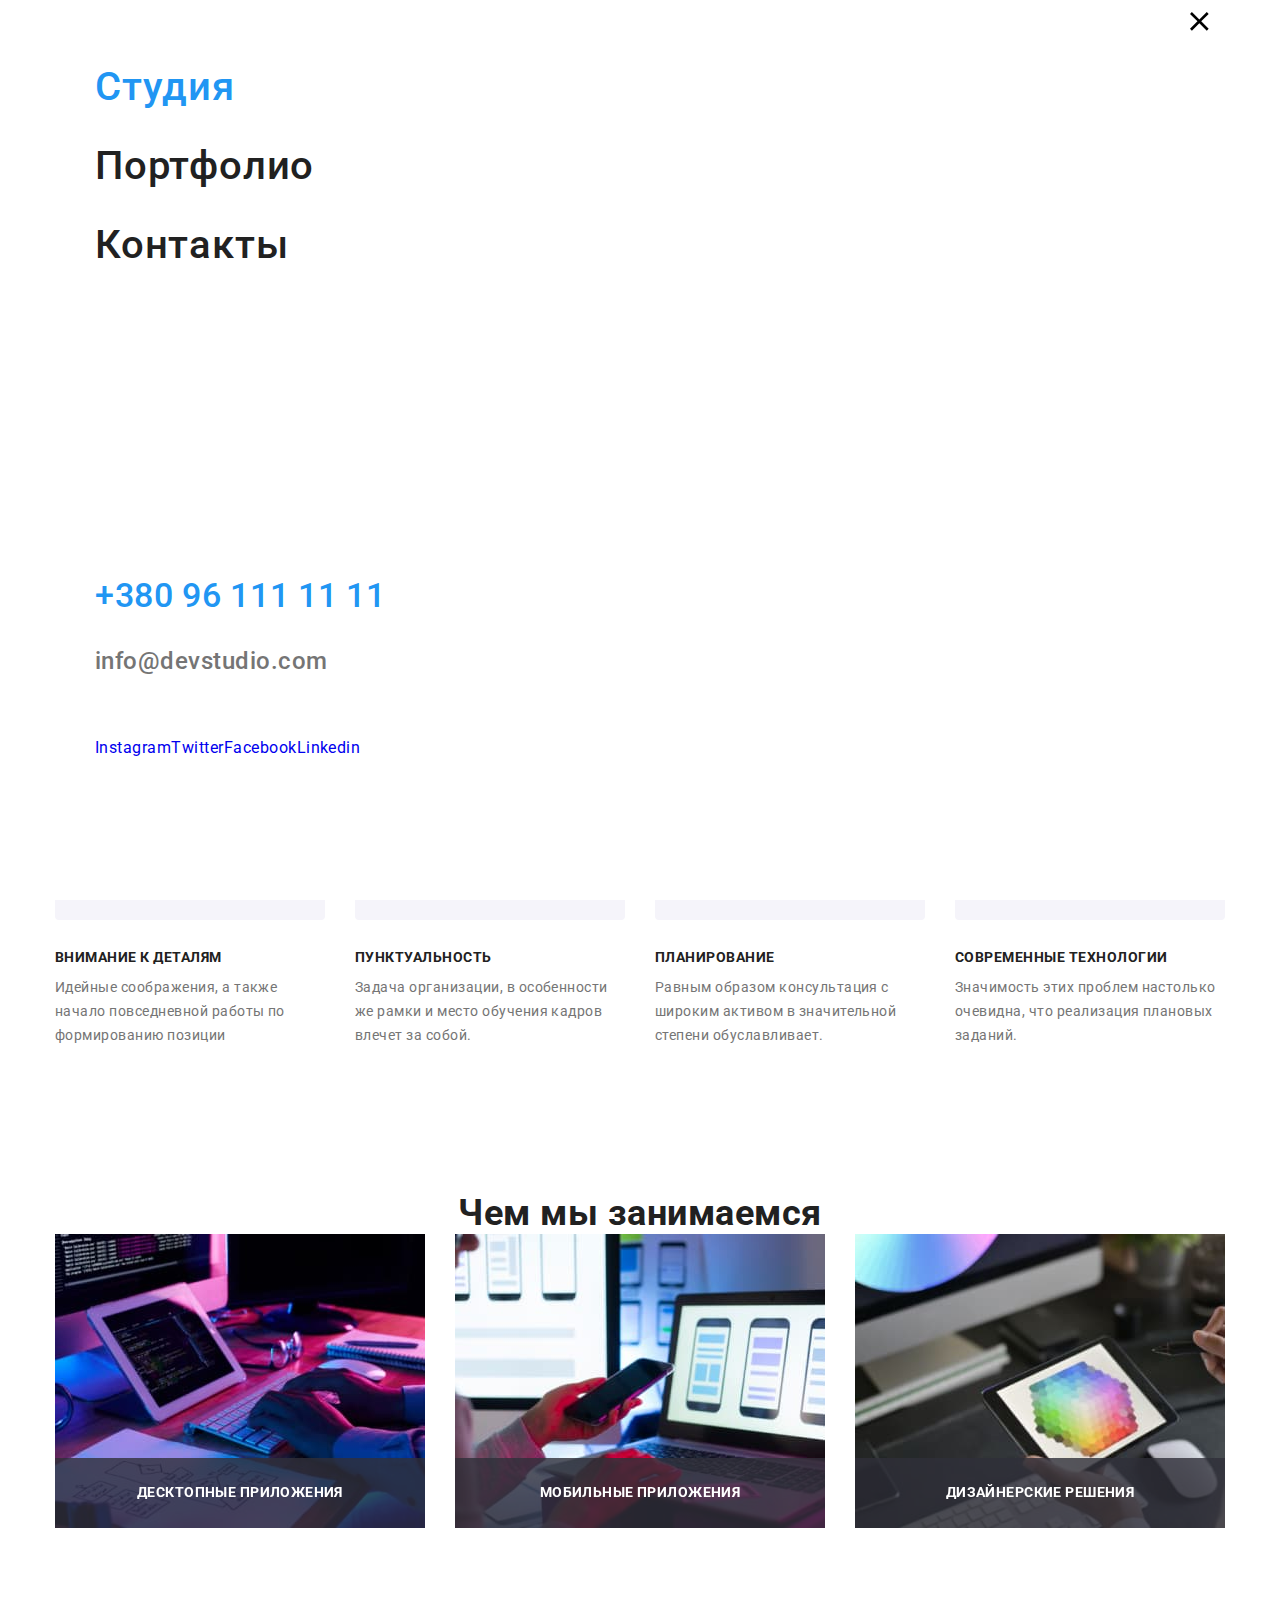
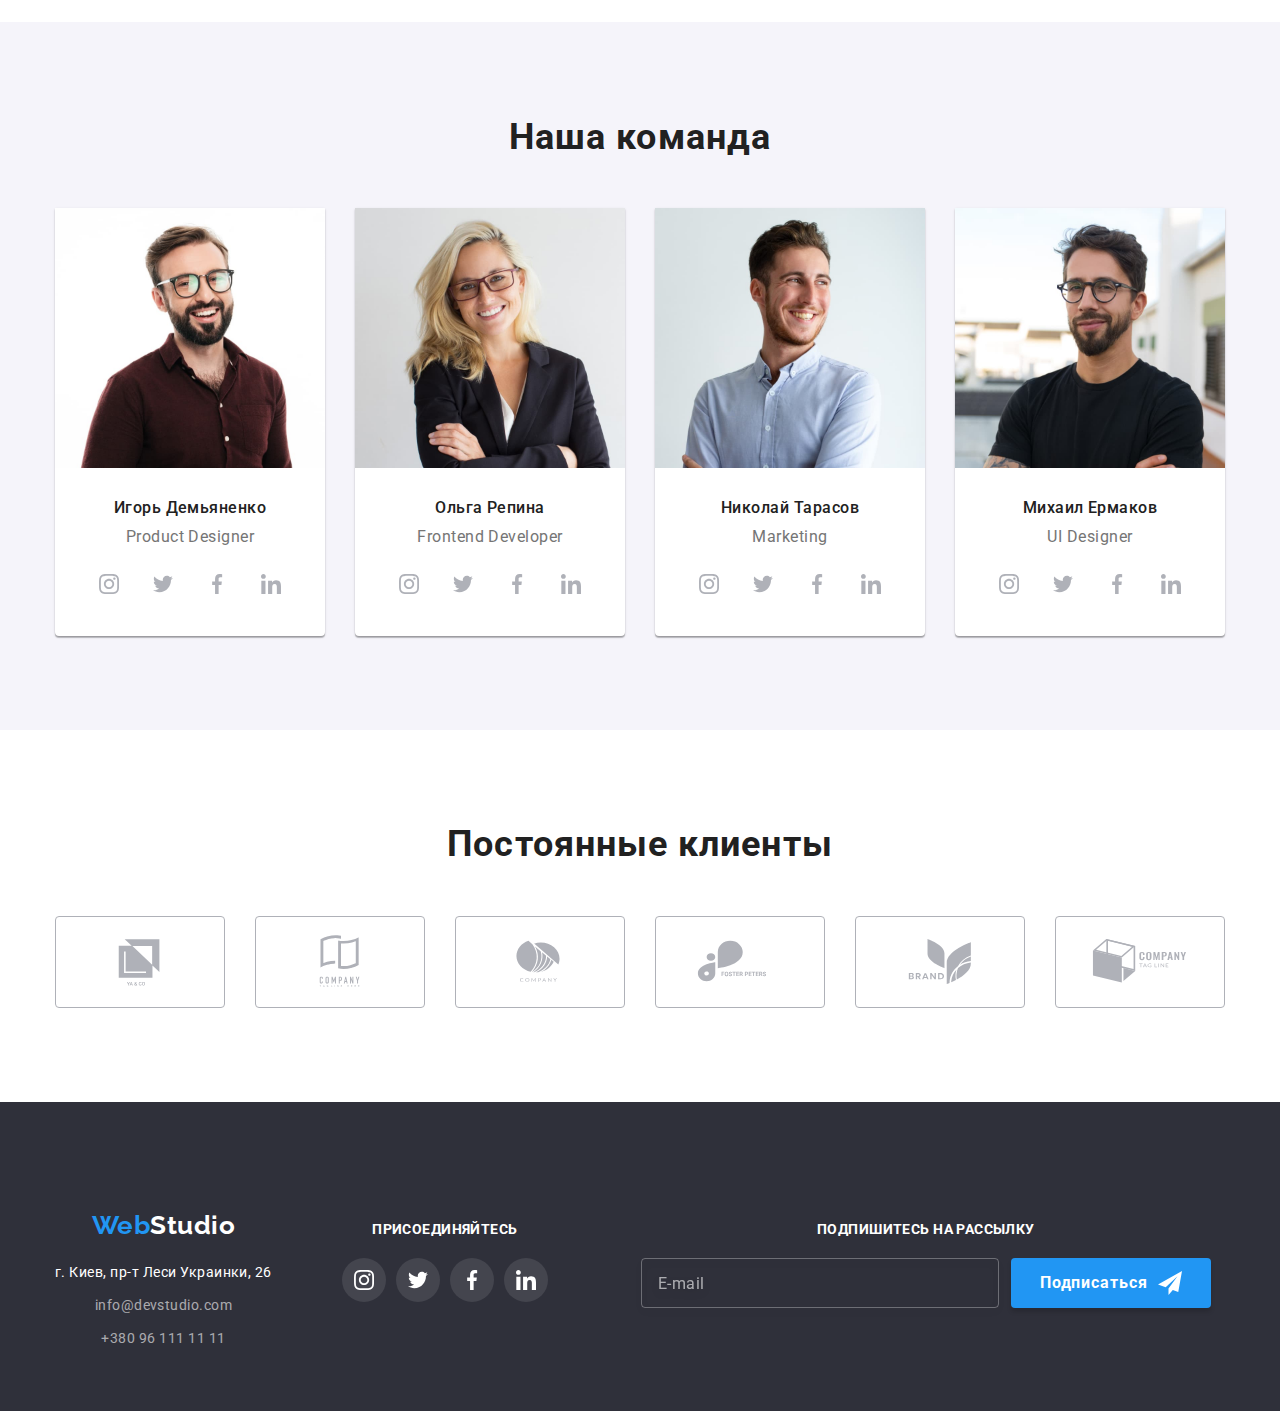
==== commit a89477df: "add form mob-menu" ====
--- a/index.html
+++ b/index.html
@@ -59,44 +59,46 @@
           </li>
         </ul>
         <div class="mob_menu">
-          <button class="mob-menu_close" type="button">
-            <svg class="mob-menu_icon" width="40" height="40">
-              <use href="./images/icon/icon.svg#icon-close_40px"></use>
-            </svg>
-          </button>
-          <ul class="mob-menu_list list">
-            <li class="mob-menu__item">
-              <a class="mob-menu__link link mob-menu__link--active" href="./index.html">Студия</a>
-            </li>
-            <li class="mob-menu__item">
-              <a class="mob-menu__link link" href="./portfolio.html">Портфолио</a>
-            </li>
-            <li class="mob-menu__item"><a class="navigation__link link" href="">Контакты</a></li>
-          </ul>
-          <ul class="mob-menu__contact list">
-            <li class="mob-menu__contact-item">
-              <a class="mob-menu__contact-link link" href="tel:+380961111111">+380 96 111 11 11</a>
-            </li>
-            <li class="mob-menu__contact-item">
-              <a class="mob-menu__contact-link link" href="mailto:info@devstudio.com"
-                >info@devstudio.com</a
-              >
-            </li>
-          </ul>
-          <ul class="mob-menu__soc list">
-            <li class="mob-menu__soc-item">
-              <a class="mob-menu__soc-link link" href="https://www.instagram.com">Instagram</a>
-            </li>
-            <li class="mob-menu__soc-item">
-              <a class="mob-menu__soc-link link" href="https://www.twitter.com">Twitter</a>
-            </li>
-            <li class="mob-menu__soc-item">
-              <a class="mob-menu__soc-link link" href="https://www.facebook.com">Facebook</a>
-            </li>
-            <li class="mob-menu__soc-item">
-              <a class="mob-menu__soc-link link" href="https://www.linkedin.com">Linkedin</a>
-            </li>
-          </ul>
+          <div class="conteiner">
+            <button class="mob-menu_close" type="button">
+              <svg class="mob-menu_icon" width="40" height="40">
+                <use href="./images/icon/icon.svg#icon-close_40px"></use>
+              </svg>
+            </button>
+            <ul class="mob-menu_list list">
+              <li class="mob-menu__item">
+                <a class="mob-menu__link link mob-menu__link--active" href="./index.html">Студия</a>
+              </li>
+              <li class="mob-menu__item">
+                <a class="mob-menu__link link" href="./portfolio.html">Портфолио</a>
+              </li>
+              <li class="mob-menu__item"><a class="mob-menu__link link" href="">Контакты</a></li>
+            </ul>
+            <ul class="mob-menu__contact list">
+              <li class="mob-menu__contact-item">
+                <a class="mob-menu__contact-tel link" href="tel:+380961111111">+380 96 111 11 11</a>
+              </li>
+              <li class="mob-menu__contact-item">
+                <a class="mob-menu__contact-mail link" href="mailto:info@devstudio.com"
+                  >info@devstudio.com</a
+                >
+              </li>
+            </ul>
+            <ul class="mob-menu__soc list">
+              <li class="mob-menu__soc-item">
+                <a class="mob-menu__soc-link link" href="https://www.instagram.com">Instagram</a>
+              </li>
+              <li class="mob-menu__soc-item">
+                <a class="mob-menu__soc-link link" href="https://www.twitter.com">Twitter</a>
+              </li>
+              <li class="mob-menu__soc-item">
+                <a class="mob-menu__soc-link link" href="https://www.facebook.com">Facebook</a>
+              </li>
+              <li class="mob-menu__soc-item">
+                <a class="mob-menu__soc-link link" href="https://www.linkedin.com">Linkedin</a>
+              </li>
+            </ul>
+          </div>
         </div>
       </div>
     </header>
--- a/css/main.min.css
+++ b/css/main.min.css
@@ -1 +1 @@
-ul,h1,h2,h3,p{margin-top:0;margin-bottom:0;padding:0}img{display:block;max-width:100%;height:auto}body{font-family:"Roboto",sans-serif;font-weight:400;letter-spacing:.03em;color:#212121;background-color:#fff}.link{text-decoration:none}.list{list-style:none}.visually-hidden{position:absolute;white-space:nowrap;width:1px;height:1px;overflow:hidden;border:0;padding:0;clip:rect(0 0 0 0);clip-path:inset(50%);margin:-1px}.conteiner{padding:0 15px;margin:0 auto}@media screen and (min-width: 480px){.conteiner{width:480px}}@media screen and (min-width: 768px){.conteiner{width:768px}}@media screen and (min-width: 1200px){.conteiner{width:1200px}}.section{padding:60px 0}@media screen and (min-width: 1200px){.section{padding:94px 0}}.header{padding-top:24px;padding-bottom:25px;border-bottom:1px solid #ececec}.header__logo{margin-right:93px;color:#000}.header__contact{display:none}.contact-header__item:not(:last-child){margin-right:50px}.contact-header__icon{margin-right:10px;fill:currentColor}.contact-header__link{display:flex;align-items:center;font-weight:500;font-size:14px;line-height:1.14;letter-spacing:.02em;color:#757575;transition:color 250ms cubic-bezier(0.4, 0, 0.2, 1)}.contact-header__link:hover,.contact-header__link:focus{color:#2196f3}.mob-menu_open{display:block;background-color:rgba(0,0,0,0);border:none;margin-left:auto;transition:fill 250ms cubic-bezier(0.4, 0, 0.2, 1)}.mob-menu_open:hover,.mob-menu_open:focus{fill:#2196f3}.mob_menu{position:absolute;background-color:#fff}.logo{font-family:"Raleway";font-weight:700;font-size:24px;line-height:1.66}@media screen and (min-width: 1200px){.logo{font-size:26px;line-height:1.2}}.logo__label{color:#2196f3}.navigation{display:flex;align-items:center}.navigation__list{display:none}.navigation__item{position:relative}.navigation__item:not(:last-child){margin-right:50px}.navigation__link{font-weight:500;font-size:14px;line-height:1.14;letter-spacing:.02em;color:#212121;transition:color 250ms cubic-bezier(0.4, 0, 0.2, 1)}.navigation__link:hover,.navigation__link:focus{color:#2196f3}.navigation__link--active{color:#2196f3}.navigation__link--active::after{content:"";display:block;position:absolute;top:48px;width:100%;height:4px;background-color:#2196f3;border-radius:2px}.hero{max-width:480px;height:auto;padding:118px 60px;background-image:linear-gradient(rgba(56, 47, 58, 0.4), rgba(56, 47, 58, 0.4)),url(../images/icon/hero.jpg);background-position:center;background-repeat:no-repeat;background-color:#2f303a;text-align:center}@media screen and (min-width: 768px){.hero{max-width:768px;padding:118px 204px}}@media screen and (min-width: 1200px){.hero{max-width:1600px;height:600px;padding:200px 0}}.hero--center{margin-right:auto;margin-left:auto}.hero__title{margin-bottom:30px;font-weight:900;font-size:26px;line-height:1.62;text-align:center;letter-spacing:.06em;text-transform:uppercase;color:#fff}@media screen and (min-width: 1200px){.hero__title{font-size:44px;line-height:1.36}}.hero__btn{transition:background-color 250ms cubic-bezier(0.4, 0, 0.2, 1)}.hero__btn:hover,.hero__btn:focus{background-color:#188ce8}.button{width:200px;height:50px;font-weight:700;font-size:16px;line-height:1.88;letter-spacing:.06em;color:#fff;background-color:#2196f3;box-shadow:0px 4px 4px rgba(0,0,0,.15);border-radius:4px;border:1px solid rgba(0,0,0,0);cursor:pointer}.features{margin-bottom:-30px}@media screen and (min-width: 768px){.features{display:flex;flex-wrap:wrap;margin-right:-30px}}.features__item{width:100%;margin-bottom:30px}@media screen and (min-width: 768px){.features__item{margin-right:30px;flex-basis:calc(50% - 30px)}}@media screen and (min-width: 1200px){.features__item{flex-basis:calc(25% - 30px)}}.features__title{margin-bottom:10px;font-weight:700;font-size:14px;line-height:1.14;text-transform:uppercase;text-align:center}@media screen and (min-width: 768px){.features__title{text-align:left}}.features__box{display:flex;justify-content:center;align-items:center;margin-bottom:30px;background-color:#f5f4fa;border-radius:4px;height:120px}.features__text{font-size:14px;line-height:1.71;color:#757575}.work{display:none;padding-bottom:94px}@media screen and (min-width: 1200px){.work{display:block}}.work__title{margin-bottom:50px;font-weight:700;font-size:36px;line-height:1.17;text-align:center}.work__list{display:flex}.work__item{position:relative}.work__item:not(:last-child){margin-right:30px}.work__text{position:absolute;bottom:0;display:flex;justify-content:center;align-items:center;width:100%;height:70px;font-weight:700;font-size:14px;line-height:1.14;text-align:center;letter-spacing:.03em;text-transform:uppercase;color:#fff;background-color:rgba(47,48,58,.8)}.team{background-color:#f5f4fa}.team__title{margin-bottom:50px;font-weight:700;font-size:28px;line-height:1.17;letter-spacing:.03em;text-align:center}@media screen and (min-width: 1200px){.team__title{font-size:36px}}.team__list{margin-bottom:-30px}@media screen and (min-width: 768px){.team__list{display:flex;flex-wrap:wrap;margin-right:-30px}}.team__item{margin-bottom:30px;background:#fff;box-shadow:0px 1px 3px rgba(0,0,0,.12),0px 1px 1px rgba(0,0,0,.14),0px 2px 1px rgba(0,0,0,.2);border-radius:0px 0px 4px 4px}@media screen and (min-width: 768px){.team__item{margin-right:30px;flex-basis:calc(50% - 30px)}}@media screen and (min-width: 1200px){.team__item{flex-basis:calc(25% - 30px)}}.team__img{width:auto}.team-box{padding:30px 0 16px 0}.team-name{margin-bottom:10px;font-weight:500;font-size:16px;line-height:1.19;letter-spacing:.03em;text-align:center}.team-prof{font-size:16px;line-height:1.19;text-align:center;letter-spacing:.03em;color:#757575}.master-soc-list{display:flex;align-items:center;justify-content:center;padding:0 122px 24px 122px}@media screen and (min-width: 768px){.master-soc-list{padding:0 74px 24px 74px}}@media screen and (min-width: 1200px){.master-soc-list{padding:0 32px 30px 32px}}.master-soc-link{width:44px;height:44px;display:flex;justify-content:center;align-items:center;border-radius:50%;fill:#afb1b8;transition:background-color 250ms cubic-bezier(0.4, 0, 0.2, 1),fill 250ms cubic-bezier(0.4, 0, 0.2, 1)}.master-soc-link:hover,.master-soc-link:focus{fill:#fff;background-color:#2196f3}.master-soc-item:not(:last-child){margin-right:10px}.clients{margin-bottom:50px;font-weight:700;font-size:28px;line-height:1.18;text-align:center;letter-spacing:.03em}@media screen and (min-width: 1200px){.clients{font-size:36px;line-height:1.16}}.clients-list{display:flex;flex-wrap:wrap;justify-content:center;margin-right:-30px;margin-bottom:-30px}.clients-item{width:100%;margin-bottom:30px;margin-right:30px;flex-basis:calc(50% - 30px)}@media screen and (min-width: 768px){.clients-item{flex-basis:calc(33.3333333333% - 30px)}}@media screen and (min-width: 1200px){.clients-item{flex-basis:calc(16.6666666667% - 30px)}}.clients-link{display:flex;align-items:center;justify-content:center;fill:#afb1b8;width:210px;height:92px;border:1px solid #afb1b8;border-radius:4px;transition:border 250ms cubic-bezier(0.4, 0, 0.2, 1),fill 250ms cubic-bezier(0.4, 0, 0.2, 1)}@media screen and (min-width: 768px){.clients-link{width:226px}}@media screen and (min-width: 1200px){.clients-link{width:170px}}.clients-link:hover,.clients-link:focus{border:1px solid #2196f3;fill:#2196f3}.footer{padding:60px 0;background-color:#2f303a;text-align:center}@media screen and (min-width: 1200px){.footer__conteiner{display:flex;align-items:baseline}}@media screen and (min-width: 768px){.footer__box{display:flex;align-items:baseline;justify-content:space-around}}.footer__logo{margin-bottom:20px;display:inline-block;color:#fff}.footer__text{margin-bottom:9px;font-style:normal;font-size:14px;line-height:1.71;color:#fff}.footer__item:first-child{margin-bottom:9px}.footer__link{display:inline-block;font-style:normal;font-size:14px;line-height:1.71;color:rgba(255,255,255,.6);transition:color 250ms cubic-bezier(0.4, 0, 0.2, 1)}.footer__link:hover,.footer__link:focus{color:#2196f3}@media screen and (min-width: 480px){.footer__socials{margin-top:60px}}@media screen and (min-width: 1200px){.footer__socials{margin-left:70px}}.socials__title{margin-bottom:20px;font-weight:700;font-size:14px;line-height:1.14;letter-spacing:.03em;text-transform:uppercase;color:#fff}.socials__list{display:flex;justify-content:center}.socials__item:not(:last-child){margin-right:10px}.socials__link{width:44px;height:44px;border-radius:50px;display:flex;justify-content:center;align-items:center;fill:#fff;background-color:rgba(255,255,255,.1);transition:background-color 250ms cubic-bezier(0.4, 0, 0.2, 1)}.socials__link:hover,.socials__link:focus{background-color:#2196f3}.footer__subscription{margin-top:60px}@media screen and (min-width: 1200px){.footer__subscription{margin-left:93px;margin-top:0}}.subscription__titel{margin-bottom:20px;font-weight:700;font-size:14px;line-height:1.14;letter-spacing:.03em;text-transform:uppercase;color:#fff}@media screen and (min-width: 1200px){.subscription__form{display:flex;align-items:center}}.subscription__input{display:inline-block;margin-bottom:20px;padding-left:16px;width:100%;height:50px;border:1px solid rgba(255,255,255,.3);filter:drop-shadow(0px 4px 4px rgba(0, 0, 0, 0.15));border-radius:4px;background-color:rgba(0,0,0,0);color:rgba(255,255,255,.6)}@media screen and (min-width: 768px){.subscription__input{width:450px}}@media screen and (min-width: 1200px){.subscription__input{width:358px;margin-right:12px;margin-bottom:0}}.subscription__input::placeholder{font-size:16px;line-height:1.25;letter-spacing:.03em;color:rgba(255,255,255,.6)}.subscription__btn{display:flex;align-items:center;justify-content:center;margin:auto}.subscription__icon{margin-left:10px;fill:#fff}.box-pro{margin-bottom:50px}.projects-btn{display:flex;justify-content:center}.btn-item:not(:last-child){margin-right:8px}.btn{padding:6px 22px;border-radius:4px;border:1px solid rgba(0,0,0,0);font-family:"Roboto";font-weight:500;font-size:16px;line-height:1.62;text-align:center;letter-spacing:.03em;color:#212121;background:#f5f4fa;cursor:pointer;transition:color 250ms cubic-bezier(0.4, 0, 0.2, 1),background-color 250ms cubic-bezier(0.4, 0, 0.2, 1),box-shadow 250ms cubic-bezier(0.4, 0, 0.2, 1),border-radius 250ms cubic-bezier(0.4, 0, 0.2, 1)}.btn:hover,.btn:focus{background-color:#2196f3;color:#fff;box-shadow:0px 3px 1px rgba(0,0,0,.1),0px 1px 2px rgba(0,0,0,.08),0px 2px 2px rgba(0,0,0,.12);border-radius:4px}.projects-list{padding:0;margin:0;display:flex;flex-wrap:wrap;margin-top:-30px;margin-left:-30px}.projects-item{flex-basis:calc(33.3333333333% - 30px);margin-top:30px;margin-left:30px;cursor:pointer;transition:box-shadow 250ms cubic-bezier(0.4, 0, 0.2, 1)}.projects-item:hover,.projects-item:focus{box-shadow:0px 1px 1px rgba(0,0,0,.12),0px 4px 4px rgba(0,0,0,.06),1px 4px 6px rgba(0,0,0,.16)}.projects-overlay{position:relative;overflow:hidden}.overlay-text{position:absolute;top:0;left:0;height:100%;padding:63px 24px;font-size:18px;line-height:1.56;letter-spacing:.03em;color:#fff;background-color:rgba(33,150,243,.9);transform:translateY(100%);transition:transform 250ms cubic-bezier(0.4, 0, 0.2, 1)}.projects-item:hover .overlay-text{transform:translateY(0)}.card-box{padding:20px 24px;border-width:0 1px 1px 1px;border-style:solid;border-color:#eee}.project-h{font-size:18px;line-height:2;letter-spacing:.06em}.project-text{font-size:16px;line-height:1.88;color:#757575}.backdrop{position:fixed;top:0;left:0;width:100%;height:100%;background-color:rgba(0,0,0,.2);transition:opacity 250ms cubic-bezier(0.4, 0, 0.2, 1),visibility 250ms cubic-bezier(0.4, 0, 0.2, 1)}.backdrop.is-hidden .modal{transform:scale(1.5)}.modal{position:absolute;top:50%;left:50%;transform:translate(-50%, -50%) scale(1);padding:40px;width:528px;height:581px;background:#fff;box-shadow:0px 1px 3px rgba(0,0,0,.12),0px 1px 1px rgba(0,0,0,.14),0px 2px 1px rgba(0,0,0,.2);border-radius:4px;transition:transform 250ms cubic-bezier(0.4, 0, 0.2, 1)}.modal-btm{position:absolute;top:8px;right:8px;display:flex;justify-content:center;align-items:center;width:30px;height:30px;background-color:#fff;border:1px solid rgba(0,0,0,.1);border-radius:50%;cursor:pointer;fill:#000}.modal-btm:hover,.modal-btm:focus{fill:#2196f3}.is-hidden{opacity:0;pointer-events:none;visibility:hidden}.modal-text{margin-bottom:12px;font-weight:700;font-size:20px;line-height:1.15;text-align:center;letter-spacing:.03em}.modal-label{font-size:12px;line-height:1.16;letter-spacing:.01em;color:#757575}.label-name{display:inline-block;margin-bottom:4px}.modal-input{position:relative;padding-left:42px;width:448px;height:40px;border:1px solid rgba(33,33,33,.2);box-sizing:border-box;border-radius:4px;cursor:pointer;transition:border 250ms cubic-bezier(0.4, 0, 0.2, 1),outline 250ms cubic-bezier(0.4, 0, 0.2, 1)}.modal-label:focus-within .modal-input{border:1px solid #2196f3;outline:rgba(0,0,0,0)}.input-wrap{position:relative;margin-bottom:10px}.modal-input-icon{position:absolute;top:50%;left:12px;transition:fill 250ms cubic-bezier(0.4, 0, 0.2, 1)}.modal-label:focus-within .modal-input-icon{fill:#2196f3}.modal-textarea{padding:12px 16px;margin-bottom:20px;width:448px;height:120px;resize:none;border:1px solid rgba(33,33,33,.2);box-sizing:border-box;border-radius:4px;transition:border 250ms cubic-bezier(0.4, 0, 0.2, 1),outline 250ms cubic-bezier(0.4, 0, 0.2, 1)}.modal-textarea::placeholder{font-size:12px;line-height:1.16;letter-spacing:.01em;color:rgba(117,117,117,.5)}.modal-label:focus-within .modal-textarea{border:1px solid #2196f3;outline:rgba(0,0,0,0)}.modal-checkbox{display:flex;align-items:center;justify-content:center;margin-bottom:20px;font-weight:400;font-size:14px;line-height:1.71;letter-spacing:.03em;color:#757575}.checkbox-icon{display:inline-block;margin-right:7px;width:16px;height:15px;border:2px solid #212121;border-radius:3px;background-image:url(../images/icon/Vector.svg);background-repeat:no-repeat;background-size:contain;background-position:50% 50%;transition:border 250ms cubic-bezier(0.4, 0, 0.2, 1),background-color 250ms cubic-bezier(0.4, 0, 0.2, 1)}.modal-check:checked+.checkbox-icon{background-color:#2196f3;border:rgba(0,0,0,0)}.checkbox-text{text-decoration:underline;color:#2196f3}.modal-button{display:block;margin-right:auto;margin-left:auto;width:200px;height:50px;font-weight:700;font-size:16px;line-height:1.88;letter-spacing:.06em;box-shadow:0px 4px 4px rgba(0,0,0,.15);border-radius:4px;background-color:#2196f3;color:#fff;border:rgba(0,0,0,0);text-align:center;cursor:pointer;transition:background-color 250ms cubic-bezier(0.4, 0, 0.2, 1)}.modal-button:focus,.modal-button:hover{background:#188ce8}/*# sourceMappingURL=main.min.css.map */+ul,h1,h2,h3,p{margin-top:0;margin-bottom:0;padding:0}img{display:block;max-width:100%;height:auto}body{font-family:"Roboto",sans-serif;font-weight:400;letter-spacing:.03em;color:#212121;background-color:#fff}.link{text-decoration:none}.list{list-style:none}.visually-hidden{position:absolute;white-space:nowrap;width:1px;height:1px;overflow:hidden;border:0;padding:0;clip:rect(0 0 0 0);clip-path:inset(50%);margin:-1px}.conteiner{padding:0 15px;margin:0 auto}@media screen and (min-width: 480px){.conteiner{width:480px}}@media screen and (min-width: 768px){.conteiner{width:768px}}@media screen and (min-width: 1200px){.conteiner{width:1200px}}.section{padding:60px 0}@media screen and (min-width: 1200px){.section{padding:94px 0}}.header{padding-top:24px;padding-bottom:25px;border-bottom:1px solid #ececec}.header__logo{margin-right:93px;color:#000}.header__contact{display:none}.contact-header__item:not(:last-child){margin-right:50px}.contact-header__icon{margin-right:10px;fill:currentColor}.contact-header__link{display:flex;align-items:center;font-weight:500;font-size:14px;line-height:1.14;letter-spacing:.02em;color:#757575;transition:color 250ms cubic-bezier(0.4, 0, 0.2, 1)}.contact-header__link:hover,.contact-header__link:focus{color:#2196f3}.mob-menu_open,.mob-menu_close{display:block;background-color:rgba(0,0,0,0);border:none;margin-left:auto;transition:fill 250ms cubic-bezier(0.4, 0, 0.2, 1)}.mob-menu_open:hover,.mob-menu_open:focus,.mob-menu_close:hover,.mob-menu_close:focus{fill:#2196f3}.mob_menu{position:fixed;background-color:#fff;top:0;left:0;width:100vw;height:100vh}.mob-menu_icon{margin-bottom:10px}.mob-menu_list{margin-top:8px;margin-left:40px;margin-bottom:306px}.mob-menu__item:not(:last-child){margin-bottom:32px}.mob-menu__link{font-weight:500;font-size:40px;line-height:1.17;letter-spacing:.02em;color:#212121}.mob-menu__link--active{color:#2196f3}.mob-menu__contact{margin-left:40px;margin-bottom:64px}.mob-menu__contact-tel{display:block;margin-bottom:32px;font-weight:500;font-size:34px;line-height:1.18;letter-spacing:.02em;color:#2196f3}.mob-menu__contact-mail{font-weight:500;font-size:24px;line-height:1.17;letter-spacing:.02em;color:#757575}.mob-menu__soc{display:flex;margin-left:40px;margin-bottom:48px}.logo{font-family:"Raleway";font-weight:700;font-size:24px;line-height:1.66}@media screen and (min-width: 1200px){.logo{font-size:26px;line-height:1.2}}.logo__label{color:#2196f3}.navigation{display:flex;align-items:center}.navigation__list{display:none}.navigation__item{position:relative}.navigation__item:not(:last-child){margin-right:50px}.navigation__link{font-weight:500;font-size:14px;line-height:1.14;letter-spacing:.02em;color:#212121;transition:color 250ms cubic-bezier(0.4, 0, 0.2, 1)}.navigation__link:hover,.navigation__link:focus{color:#2196f3}.navigation__link--active{color:#2196f3}.navigation__link--active::after{content:"";display:block;position:absolute;top:48px;width:100%;height:4px;background-color:#2196f3;border-radius:2px}.hero{max-width:480px;height:auto;padding:118px 60px;background-image:linear-gradient(rgba(56, 47, 58, 0.4), rgba(56, 47, 58, 0.4)),url(../images/icon/hero.jpg);background-position:center;background-repeat:no-repeat;background-color:#2f303a;text-align:center}@media screen and (min-width: 768px){.hero{max-width:768px;padding:118px 204px}}@media screen and (min-width: 1200px){.hero{max-width:1600px;height:600px;padding:200px 0}}.hero--center{margin-right:auto;margin-left:auto}.hero__title{margin-bottom:30px;font-weight:900;font-size:26px;line-height:1.62;text-align:center;letter-spacing:.06em;text-transform:uppercase;color:#fff}@media screen and (min-width: 1200px){.hero__title{font-size:44px;line-height:1.36}}.hero__btn{transition:background-color 250ms cubic-bezier(0.4, 0, 0.2, 1)}.hero__btn:hover,.hero__btn:focus{background-color:#188ce8}.button{width:200px;height:50px;font-weight:700;font-size:16px;line-height:1.88;letter-spacing:.06em;color:#fff;background-color:#2196f3;box-shadow:0px 4px 4px rgba(0,0,0,.15);border-radius:4px;border:1px solid rgba(0,0,0,0);cursor:pointer}.features{margin-top:-30px}@media screen and (min-width: 768px){.features{display:flex;flex-wrap:wrap;margin-left:-30px}}.features__item{width:100%;margin-top:30px}@media screen and (min-width: 768px){.features__item{margin-left:30px;flex-basis:calc(50% - 30px)}}@media screen and (min-width: 1200px){.features__item{flex-basis:calc(25% - 30px)}}.features__title{margin-bottom:10px;font-weight:700;font-size:14px;line-height:1.14;text-transform:uppercase;text-align:center}@media screen and (min-width: 768px){.features__title{text-align:left}}.features__box{display:flex;justify-content:center;align-items:center;margin-bottom:30px;background-color:#f5f4fa;border-radius:4px;height:120px}.features__text{font-size:14px;line-height:1.71;color:#757575}.work{display:none;padding-bottom:94px}@media screen and (min-width: 1200px){.work{display:block}}.work__title{margin-top:50px;font-weight:700;font-size:36px;line-height:1.17;text-align:center}.work__list{display:flex}.work__item{position:relative}.work__item:not(:last-child){margin-right:30px}.work__text{position:absolute;bottom:0;display:flex;justify-content:center;align-items:center;width:100%;height:70px;font-weight:700;font-size:14px;line-height:1.14;text-align:center;letter-spacing:.03em;text-transform:uppercase;color:#fff;background-color:rgba(47,48,58,.8)}.team{background-color:#f5f4fa}.team__title{margin-bottom:50px;font-weight:700;font-size:28px;line-height:1.17;letter-spacing:.03em;text-align:center}@media screen and (min-width: 1200px){.team__title{font-size:36px}}.team__list{margin-top:-30px}@media screen and (min-width: 768px){.team__list{display:flex;flex-wrap:wrap;margin-left:-30px}}.team__item{margin-top:30px;background:#fff;box-shadow:0px 1px 3px rgba(0,0,0,.12),0px 1px 1px rgba(0,0,0,.14),0px 2px 1px rgba(0,0,0,.2);border-radius:0px 0px 4px 4px}@media screen and (min-width: 768px){.team__item{margin-left:30px;flex-basis:calc(50% - 30px)}}@media screen and (min-width: 1200px){.team__item{flex-basis:calc(25% - 30px)}}.team__img{width:auto}.team-box{padding:30px 0 16px 0}.team-name{margin-bottom:10px;font-weight:500;font-size:16px;line-height:1.19;letter-spacing:.03em;text-align:center}.team-prof{font-size:16px;line-height:1.19;text-align:center;letter-spacing:.03em;color:#757575}.master-soc-list{display:flex;align-items:center;justify-content:center;padding:0 122px 24px 122px}@media screen and (min-width: 768px){.master-soc-list{padding:0 74px 24px 74px}}@media screen and (min-width: 1200px){.master-soc-list{padding:0 32px 30px 32px}}.master-soc-link{width:44px;height:44px;display:flex;justify-content:center;align-items:center;border-radius:50%;fill:#afb1b8;transition:background-color 250ms cubic-bezier(0.4, 0, 0.2, 1),fill 250ms cubic-bezier(0.4, 0, 0.2, 1)}.master-soc-link:hover,.master-soc-link:focus{fill:#fff;background-color:#2196f3}.master-soc-item:not(:last-child){margin-right:10px}.clients{margin-bottom:50px;font-weight:700;font-size:28px;line-height:1.18;text-align:center;letter-spacing:.03em}@media screen and (min-width: 1200px){.clients{font-size:36px;line-height:1.16}}.clients-list{display:flex;flex-wrap:wrap;justify-content:center;margin-left:-30px;margin-top:-30px}.clients-item{width:100%;margin-top:30px;margin-left:30px;flex-basis:calc(50% - 30px)}@media screen and (min-width: 768px){.clients-item{flex-basis:calc(33.3333333333% - 30px)}}@media screen and (min-width: 1200px){.clients-item{flex-basis:calc(16.6666666667% - 30px)}}.clients-link{display:flex;align-items:center;justify-content:center;fill:#afb1b8;width:210px;height:92px;border:1px solid #afb1b8;border-radius:4px;transition:border 250ms cubic-bezier(0.4, 0, 0.2, 1),fill 250ms cubic-bezier(0.4, 0, 0.2, 1)}@media screen and (min-width: 768px){.clients-link{width:226px}}@media screen and (min-width: 1200px){.clients-link{width:170px}}.clients-link:hover,.clients-link:focus{border:1px solid #2196f3;fill:#2196f3}.footer{padding:60px 0;background-color:#2f303a;text-align:center}@media screen and (min-width: 1200px){.footer__conteiner{display:flex;align-items:baseline}}@media screen and (min-width: 768px){.footer__box{display:flex;align-items:baseline;justify-content:space-around}}.footer__logo{margin-bottom:20px;display:inline-block;color:#fff}.footer__text{margin-bottom:9px;font-style:normal;font-size:14px;line-height:1.71;color:#fff}.footer__item:first-child{margin-bottom:9px}.footer__link{display:inline-block;font-style:normal;font-size:14px;line-height:1.71;color:rgba(255,255,255,.6);transition:color 250ms cubic-bezier(0.4, 0, 0.2, 1)}.footer__link:hover,.footer__link:focus{color:#2196f3}@media screen and (min-width: 480px){.footer__socials{margin-top:60px}}@media screen and (min-width: 1200px){.footer__socials{margin-left:70px}}.socials__title{margin-bottom:20px;font-weight:700;font-size:14px;line-height:1.14;letter-spacing:.03em;text-transform:uppercase;color:#fff}.socials__list{display:flex;justify-content:center}.socials__item:not(:last-child){margin-right:10px}.socials__link{width:44px;height:44px;border-radius:50px;display:flex;justify-content:center;align-items:center;fill:#fff;background-color:rgba(255,255,255,.1);transition:background-color 250ms cubic-bezier(0.4, 0, 0.2, 1)}.socials__link:hover,.socials__link:focus{background-color:#2196f3}.footer__subscription{margin-top:60px}@media screen and (min-width: 1200px){.footer__subscription{margin-left:93px;margin-top:0}}.subscription__titel{margin-bottom:20px;font-weight:700;font-size:14px;line-height:1.14;letter-spacing:.03em;text-transform:uppercase;color:#fff}@media screen and (min-width: 1200px){.subscription__form{display:flex;align-items:center}}.subscription__input{display:inline-block;margin-bottom:20px;padding-left:16px;width:100%;height:50px;border:1px solid rgba(255,255,255,.3);filter:drop-shadow(0px 4px 4px rgba(0, 0, 0, 0.15));border-radius:4px;background-color:rgba(0,0,0,0);color:rgba(255,255,255,.6)}@media screen and (min-width: 768px){.subscription__input{width:450px}}@media screen and (min-width: 1200px){.subscription__input{width:358px;margin-right:12px;margin-bottom:0}}.subscription__input::placeholder{font-size:16px;line-height:1.25;letter-spacing:.03em;color:rgba(255,255,255,.6)}.subscription__btn{display:flex;align-items:center;justify-content:center;margin:auto}.subscription__icon{margin-left:10px;fill:#fff}.box-pro{margin-bottom:50px}.projects-btn{display:flex;justify-content:center}.btn-item:not(:last-child){margin-right:8px}.btn{padding:6px 22px;border-radius:4px;border:1px solid rgba(0,0,0,0);font-family:"Roboto";font-weight:500;font-size:16px;line-height:1.62;text-align:center;letter-spacing:.03em;color:#212121;background:#f5f4fa;cursor:pointer;transition:color 250ms cubic-bezier(0.4, 0, 0.2, 1),background-color 250ms cubic-bezier(0.4, 0, 0.2, 1),box-shadow 250ms cubic-bezier(0.4, 0, 0.2, 1),border-radius 250ms cubic-bezier(0.4, 0, 0.2, 1)}.btn:hover,.btn:focus{background-color:#2196f3;color:#fff;box-shadow:0px 3px 1px rgba(0,0,0,.1),0px 1px 2px rgba(0,0,0,.08),0px 2px 2px rgba(0,0,0,.12);border-radius:4px}.projects-list{padding:0;margin:0;display:flex;flex-wrap:wrap;margin-top:-30px;margin-left:-30px}.projects-item{flex-basis:calc(33.3333333333% - 30px);margin-top:30px;margin-left:30px;cursor:pointer;transition:box-shadow 250ms cubic-bezier(0.4, 0, 0.2, 1)}.projects-item:hover,.projects-item:focus{box-shadow:0px 1px 1px rgba(0,0,0,.12),0px 4px 4px rgba(0,0,0,.06),1px 4px 6px rgba(0,0,0,.16)}.projects-overlay{position:relative;overflow:hidden}.overlay-text{position:absolute;top:0;left:0;height:100%;padding:63px 24px;font-size:18px;line-height:1.56;letter-spacing:.03em;color:#fff;background-color:rgba(33,150,243,.9);transform:translateY(100%);transition:transform 250ms cubic-bezier(0.4, 0, 0.2, 1)}.projects-item:hover .overlay-text{transform:translateY(0)}.card-box{padding:20px 24px;border-width:0 1px 1px 1px;border-style:solid;border-color:#eee}.project-h{font-size:18px;line-height:2;letter-spacing:.06em}.project-text{font-size:16px;line-height:1.88;color:#757575}.backdrop{position:fixed;top:0;left:0;width:100%;height:100%;background-color:rgba(0,0,0,.2);transition:opacity 250ms cubic-bezier(0.4, 0, 0.2, 1),visibility 250ms cubic-bezier(0.4, 0, 0.2, 1)}.backdrop.is-hidden .modal{transform:scale(1.5)}.modal{position:absolute;top:50%;left:50%;transform:translate(-50%, -50%) scale(1);padding:40px;width:528px;height:581px;background:#fff;box-shadow:0px 1px 3px rgba(0,0,0,.12),0px 1px 1px rgba(0,0,0,.14),0px 2px 1px rgba(0,0,0,.2);border-radius:4px;transition:transform 250ms cubic-bezier(0.4, 0, 0.2, 1)}.modal-btm{position:absolute;top:8px;right:8px;display:flex;justify-content:center;align-items:center;width:30px;height:30px;background-color:#fff;border:1px solid rgba(0,0,0,.1);border-radius:50%;cursor:pointer;fill:#000}.modal-btm:hover,.modal-btm:focus{fill:#2196f3}.is-hidden{opacity:0;pointer-events:none;visibility:hidden}.modal-text{margin-bottom:12px;font-weight:700;font-size:20px;line-height:1.15;text-align:center;letter-spacing:.03em}.modal-label{font-size:12px;line-height:1.16;letter-spacing:.01em;color:#757575}.label-name{display:inline-block;margin-bottom:4px}.modal-input{position:relative;padding-left:42px;width:448px;height:40px;border:1px solid rgba(33,33,33,.2);box-sizing:border-box;border-radius:4px;cursor:pointer;transition:border 250ms cubic-bezier(0.4, 0, 0.2, 1),outline 250ms cubic-bezier(0.4, 0, 0.2, 1)}.modal-label:focus-within .modal-input{border:1px solid #2196f3;outline:rgba(0,0,0,0)}.input-wrap{position:relative;margin-bottom:10px}.modal-input-icon{position:absolute;top:50%;left:12px;transition:fill 250ms cubic-bezier(0.4, 0, 0.2, 1)}.modal-label:focus-within .modal-input-icon{fill:#2196f3}.modal-textarea{padding:12px 16px;margin-bottom:20px;width:448px;height:120px;resize:none;border:1px solid rgba(33,33,33,.2);box-sizing:border-box;border-radius:4px;transition:border 250ms cubic-bezier(0.4, 0, 0.2, 1),outline 250ms cubic-bezier(0.4, 0, 0.2, 1)}.modal-textarea::placeholder{font-size:12px;line-height:1.16;letter-spacing:.01em;color:rgba(117,117,117,.5)}.modal-label:focus-within .modal-textarea{border:1px solid #2196f3;outline:rgba(0,0,0,0)}.modal-checkbox{display:flex;align-items:center;justify-content:center;margin-bottom:20px;font-weight:400;font-size:14px;line-height:1.71;letter-spacing:.03em;color:#757575}.checkbox-icon{display:inline-block;margin-right:7px;width:16px;height:15px;border:2px solid #212121;border-radius:3px;background-image:url(../images/icon/Vector.svg);background-repeat:no-repeat;background-size:contain;background-position:50% 50%;transition:border 250ms cubic-bezier(0.4, 0, 0.2, 1),background-color 250ms cubic-bezier(0.4, 0, 0.2, 1)}.modal-check:checked+.checkbox-icon{background-color:#2196f3;border:rgba(0,0,0,0)}.checkbox-text{text-decoration:underline;color:#2196f3}.modal-button{display:block;margin-right:auto;margin-left:auto;width:200px;height:50px;font-weight:700;font-size:16px;line-height:1.88;letter-spacing:.06em;box-shadow:0px 4px 4px rgba(0,0,0,.15);border-radius:4px;background-color:#2196f3;color:#fff;border:rgba(0,0,0,0);text-align:center;cursor:pointer;transition:background-color 250ms cubic-bezier(0.4, 0, 0.2, 1)}.modal-button:focus,.modal-button:hover{background:#188ce8}/*# sourceMappingURL=main.min.css.map */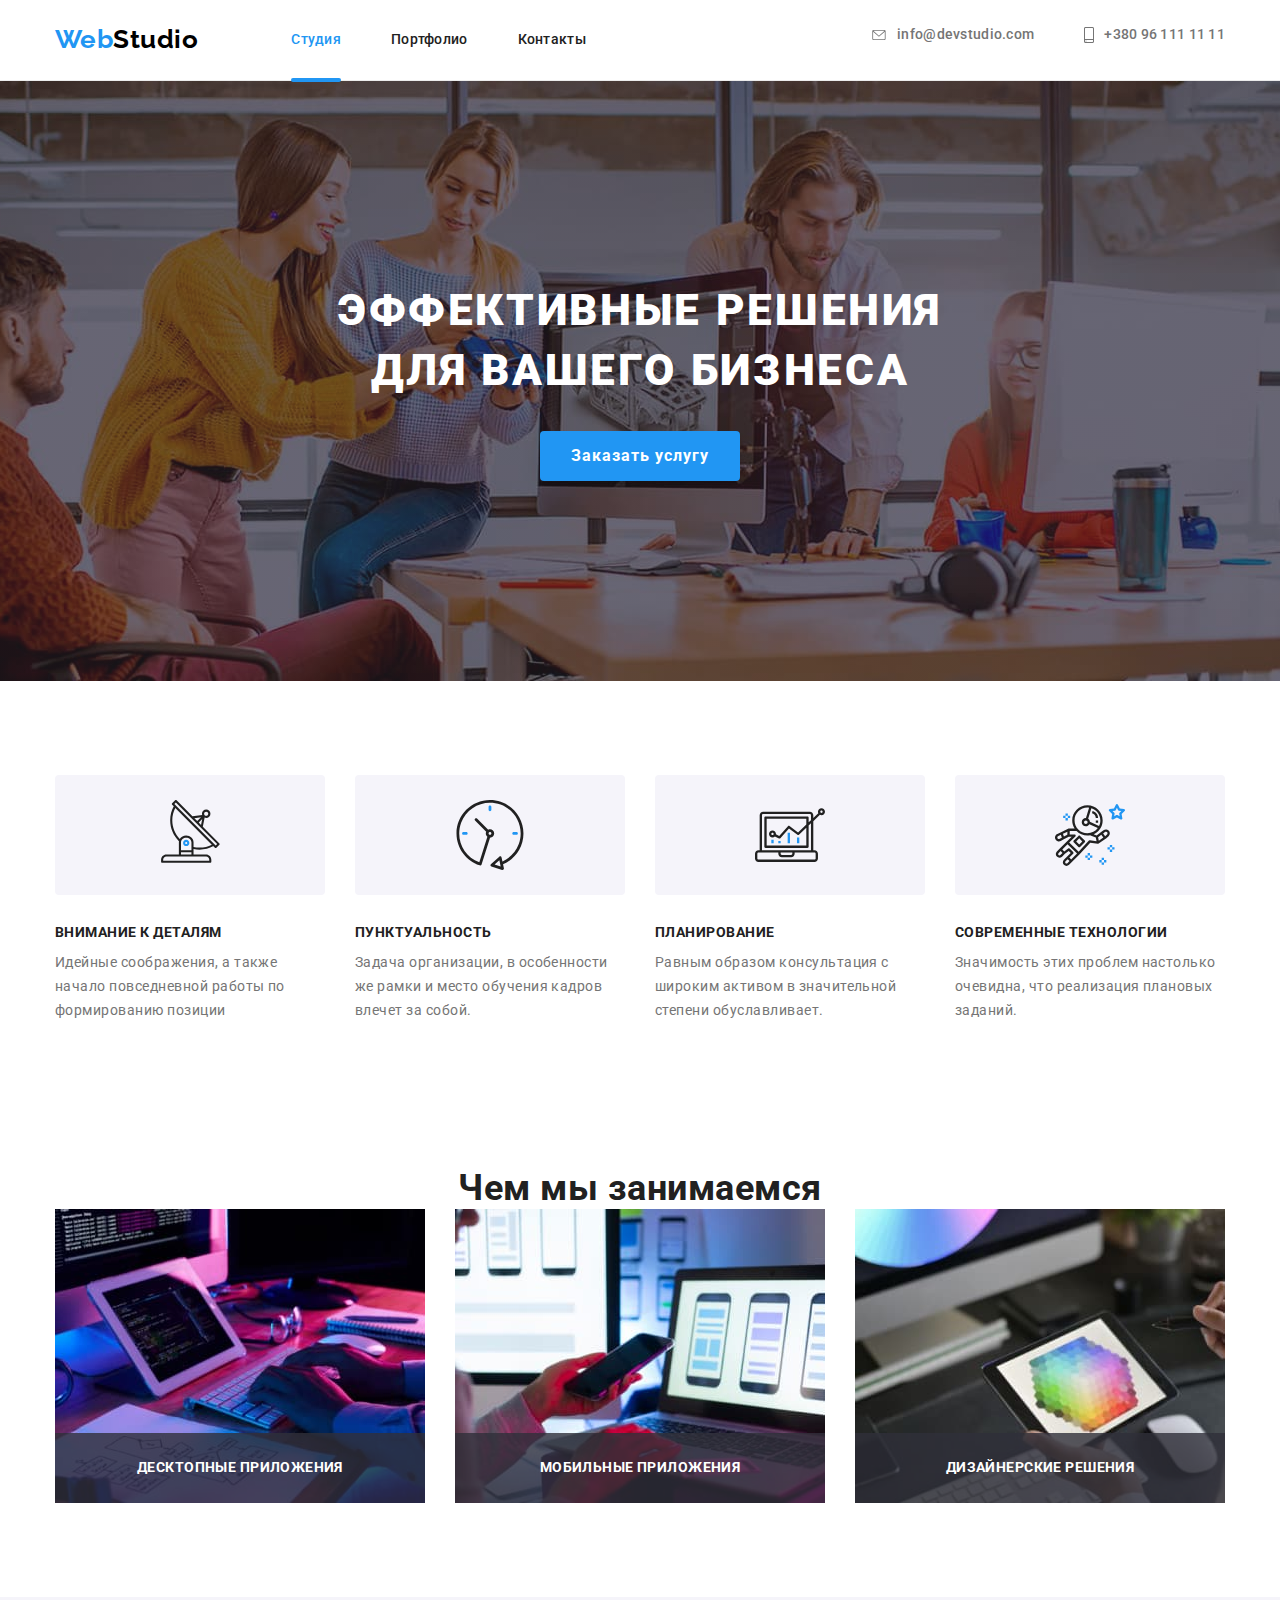
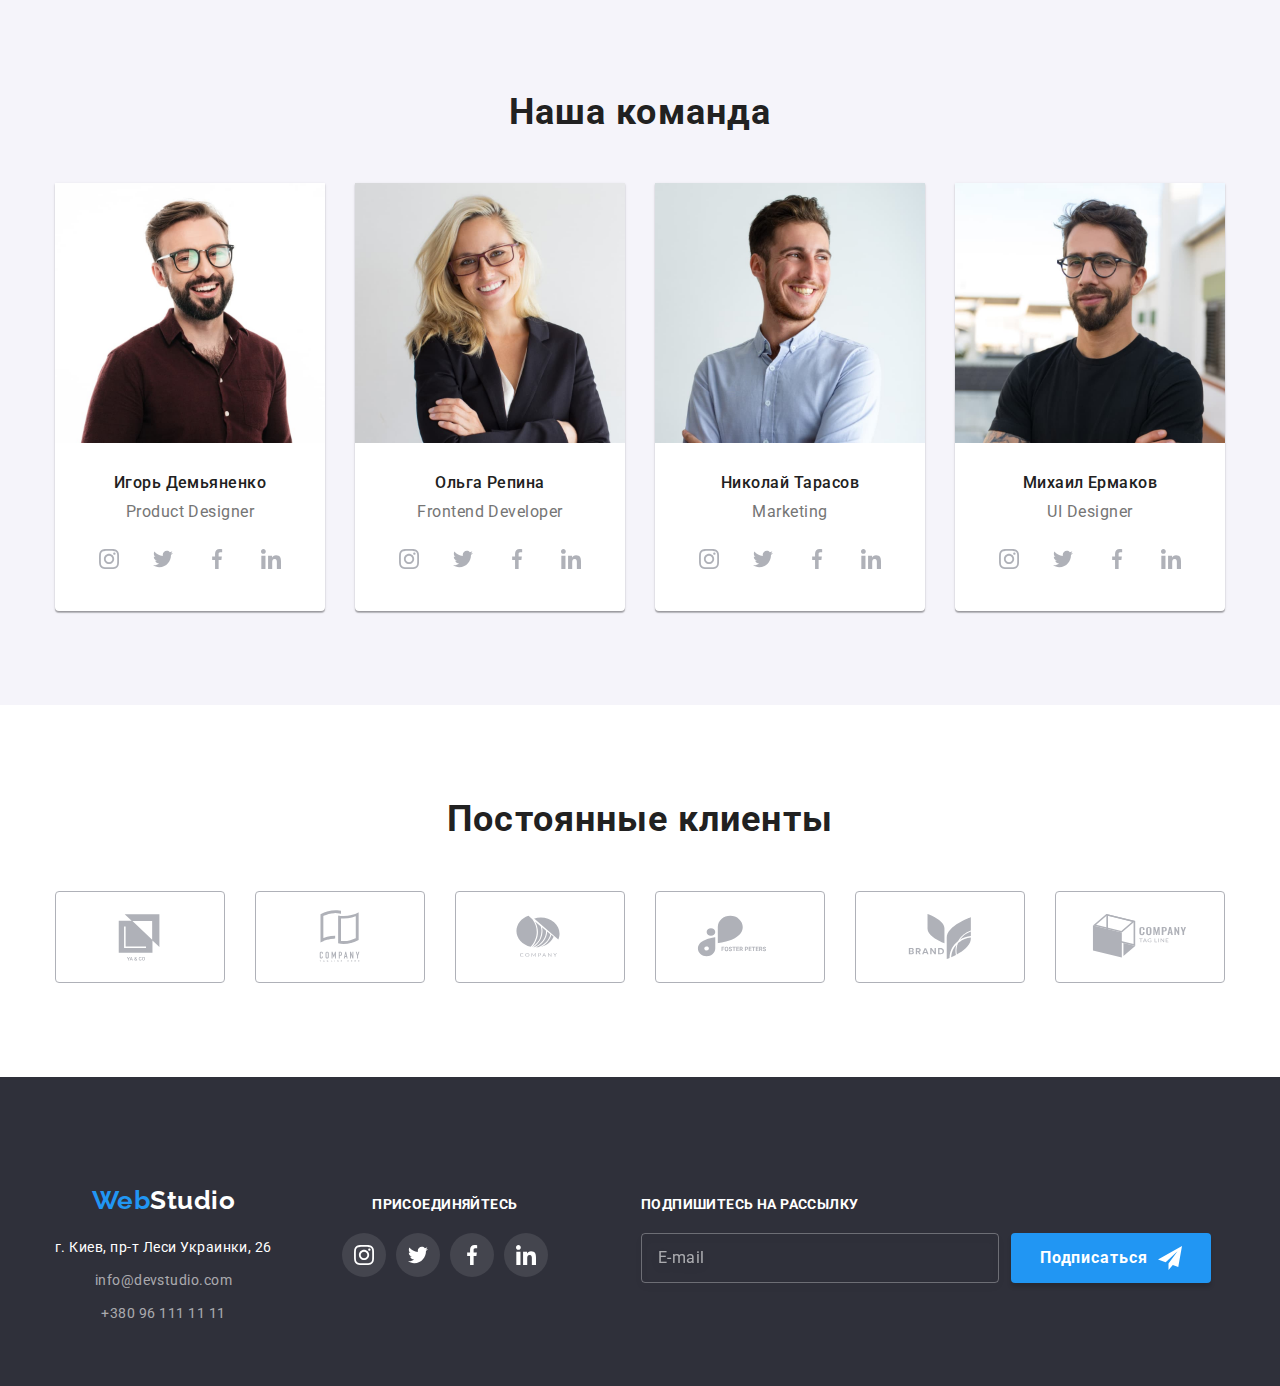
==== commit eed28d24: "add adaptive portfolio, moda, mob-menu" ====
--- a/index.html
+++ b/index.html
@@ -58,46 +58,54 @@
             >
           </li>
         </ul>
-        <div class="mob_menu">
-          <div class="conteiner">
-            <button class="mob-menu_close" type="button">
-              <svg class="mob-menu_icon" width="40" height="40">
-                <use href="./images/icon/icon.svg#icon-close_40px"></use>
-              </svg>
-            </button>
-            <ul class="mob-menu_list list">
-              <li class="mob-menu__item">
-                <a class="mob-menu__link link mob-menu__link--active" href="./index.html">Студия</a>
-              </li>
-              <li class="mob-menu__item">
-                <a class="mob-menu__link link" href="./portfolio.html">Портфолио</a>
-              </li>
-              <li class="mob-menu__item"><a class="mob-menu__link link" href="">Контакты</a></li>
-            </ul>
-            <ul class="mob-menu__contact list">
-              <li class="mob-menu__contact-item">
-                <a class="mob-menu__contact-tel link" href="tel:+380961111111">+380 96 111 11 11</a>
-              </li>
-              <li class="mob-menu__contact-item">
-                <a class="mob-menu__contact-mail link" href="mailto:info@devstudio.com"
-                  >info@devstudio.com</a
-                >
-              </li>
-            </ul>
-            <ul class="mob-menu__soc list">
-              <li class="mob-menu__soc-item">
-                <a class="mob-menu__soc-link link" href="https://www.instagram.com">Instagram</a>
-              </li>
-              <li class="mob-menu__soc-item">
-                <a class="mob-menu__soc-link link" href="https://www.twitter.com">Twitter</a>
-              </li>
-              <li class="mob-menu__soc-item">
-                <a class="mob-menu__soc-link link" href="https://www.facebook.com">Facebook</a>
-              </li>
-              <li class="mob-menu__soc-item">
-                <a class="mob-menu__soc-link link" href="https://www.linkedin.com">Linkedin</a>
-              </li>
-            </ul>
+        <div class="mob-menu is-hidden">
+          <div class="conteiner mob-menu_box">
+            <div>
+              <button class="mob-menu_close" type="button">
+                <svg class="mob-menu_icon" width="40" height="40">
+                  <use href="./images/icon/icon.svg#icon-close_40px"></use>
+                </svg>
+              </button>
+              <ul class="mob-menu_list list">
+                <li class="mob-menu__item">
+                  <a class="mob-menu__link link mob-menu__link--active" href="./index.html"
+                    >Студия</a
+                  >
+                </li>
+                <li class="mob-menu__item">
+                  <a class="mob-menu__link link" href="./portfolio.html">Портфолио</a>
+                </li>
+                <li class="mob-menu__item"><a class="mob-menu__link link" href="">Контакты</a></li>
+              </ul>
+            </div>
+            <div>
+              <ul class="mob-menu__contact list">
+                <li class="mob-menu__contact-item">
+                  <a class="mob-menu__contact-tel link" href="tel:+380961111111"
+                    >+380 96 111 11 11</a
+                  >
+                </li>
+                <li class="mob-menu__contact-item">
+                  <a class="mob-menu__contact-mail link" href="mailto:info@devstudio.com"
+                    >info@devstudio.com</a
+                  >
+                </li>
+              </ul>
+              <ul class="mob-menu__soc list">
+                <li class="mob-menu__soc-item">
+                  <a class="mob-menu__soc-link link" href="https://www.instagram.com">Instagram</a>
+                </li>
+                <li class="mob-menu__soc-item">
+                  <a class="mob-menu__soc-link link" href="https://www.twitter.com">Twitter</a>
+                </li>
+                <li class="mob-menu__soc-item">
+                  <a class="mob-menu__soc-link link" href="https://www.facebook.com">Facebook</a>
+                </li>
+                <li class="mob-menu__soc-item">
+                  <a class="mob-menu__soc-link link" href="https://www.linkedin.com">Linkedin</a>
+                </li>
+              </ul>
+            </div>
           </div>
         </div>
       </div>
@@ -536,5 +544,6 @@
       </div>
     </div>
     <script src="./js/modal.js"></script>
+    <script src="./js/mob-menu.js"></script>
   </body>
 </html>
--- a/css/main.min.css
+++ b/css/main.min.css
@@ -1 +1 @@
-ul,h1,h2,h3,p{margin-top:0;margin-bottom:0;padding:0}img{display:block;max-width:100%;height:auto}body{font-family:"Roboto",sans-serif;font-weight:400;letter-spacing:.03em;color:#212121;background-color:#fff}.link{text-decoration:none}.list{list-style:none}.visually-hidden{position:absolute;white-space:nowrap;width:1px;height:1px;overflow:hidden;border:0;padding:0;clip:rect(0 0 0 0);clip-path:inset(50%);margin:-1px}.conteiner{padding:0 15px;margin:0 auto}@media screen and (min-width: 480px){.conteiner{width:480px}}@media screen and (min-width: 768px){.conteiner{width:768px}}@media screen and (min-width: 1200px){.conteiner{width:1200px}}.section{padding:60px 0}@media screen and (min-width: 1200px){.section{padding:94px 0}}.header{padding-top:24px;padding-bottom:25px;border-bottom:1px solid #ececec}.header__logo{margin-right:93px;color:#000}.header__contact{display:none}.contact-header__item:not(:last-child){margin-right:50px}.contact-header__icon{margin-right:10px;fill:currentColor}.contact-header__link{display:flex;align-items:center;font-weight:500;font-size:14px;line-height:1.14;letter-spacing:.02em;color:#757575;transition:color 250ms cubic-bezier(0.4, 0, 0.2, 1)}.contact-header__link:hover,.contact-header__link:focus{color:#2196f3}.mob-menu_open,.mob-menu_close{display:block;background-color:rgba(0,0,0,0);border:none;margin-left:auto;transition:fill 250ms cubic-bezier(0.4, 0, 0.2, 1)}.mob-menu_open:hover,.mob-menu_open:focus,.mob-menu_close:hover,.mob-menu_close:focus{fill:#2196f3}.mob_menu{position:fixed;background-color:#fff;top:0;left:0;width:100vw;height:100vh}.mob-menu_icon{margin-bottom:10px}.mob-menu_list{margin-top:8px;margin-left:40px;margin-bottom:306px}.mob-menu__item:not(:last-child){margin-bottom:32px}.mob-menu__link{font-weight:500;font-size:40px;line-height:1.17;letter-spacing:.02em;color:#212121}.mob-menu__link--active{color:#2196f3}.mob-menu__contact{margin-left:40px;margin-bottom:64px}.mob-menu__contact-tel{display:block;margin-bottom:32px;font-weight:500;font-size:34px;line-height:1.18;letter-spacing:.02em;color:#2196f3}.mob-menu__contact-mail{font-weight:500;font-size:24px;line-height:1.17;letter-spacing:.02em;color:#757575}.mob-menu__soc{display:flex;margin-left:40px;margin-bottom:48px}.logo{font-family:"Raleway";font-weight:700;font-size:24px;line-height:1.66}@media screen and (min-width: 1200px){.logo{font-size:26px;line-height:1.2}}.logo__label{color:#2196f3}.navigation{display:flex;align-items:center}.navigation__list{display:none}.navigation__item{position:relative}.navigation__item:not(:last-child){margin-right:50px}.navigation__link{font-weight:500;font-size:14px;line-height:1.14;letter-spacing:.02em;color:#212121;transition:color 250ms cubic-bezier(0.4, 0, 0.2, 1)}.navigation__link:hover,.navigation__link:focus{color:#2196f3}.navigation__link--active{color:#2196f3}.navigation__link--active::after{content:"";display:block;position:absolute;top:48px;width:100%;height:4px;background-color:#2196f3;border-radius:2px}.hero{max-width:480px;height:auto;padding:118px 60px;background-image:linear-gradient(rgba(56, 47, 58, 0.4), rgba(56, 47, 58, 0.4)),url(../images/icon/hero.jpg);background-position:center;background-repeat:no-repeat;background-color:#2f303a;text-align:center}@media screen and (min-width: 768px){.hero{max-width:768px;padding:118px 204px}}@media screen and (min-width: 1200px){.hero{max-width:1600px;height:600px;padding:200px 0}}.hero--center{margin-right:auto;margin-left:auto}.hero__title{margin-bottom:30px;font-weight:900;font-size:26px;line-height:1.62;text-align:center;letter-spacing:.06em;text-transform:uppercase;color:#fff}@media screen and (min-width: 1200px){.hero__title{font-size:44px;line-height:1.36}}.hero__btn{transition:background-color 250ms cubic-bezier(0.4, 0, 0.2, 1)}.hero__btn:hover,.hero__btn:focus{background-color:#188ce8}.button{width:200px;height:50px;font-weight:700;font-size:16px;line-height:1.88;letter-spacing:.06em;color:#fff;background-color:#2196f3;box-shadow:0px 4px 4px rgba(0,0,0,.15);border-radius:4px;border:1px solid rgba(0,0,0,0);cursor:pointer}.features{margin-top:-30px}@media screen and (min-width: 768px){.features{display:flex;flex-wrap:wrap;margin-left:-30px}}.features__item{width:100%;margin-top:30px}@media screen and (min-width: 768px){.features__item{margin-left:30px;flex-basis:calc(50% - 30px)}}@media screen and (min-width: 1200px){.features__item{flex-basis:calc(25% - 30px)}}.features__title{margin-bottom:10px;font-weight:700;font-size:14px;line-height:1.14;text-transform:uppercase;text-align:center}@media screen and (min-width: 768px){.features__title{text-align:left}}.features__box{display:flex;justify-content:center;align-items:center;margin-bottom:30px;background-color:#f5f4fa;border-radius:4px;height:120px}.features__text{font-size:14px;line-height:1.71;color:#757575}.work{display:none;padding-bottom:94px}@media screen and (min-width: 1200px){.work{display:block}}.work__title{margin-top:50px;font-weight:700;font-size:36px;line-height:1.17;text-align:center}.work__list{display:flex}.work__item{position:relative}.work__item:not(:last-child){margin-right:30px}.work__text{position:absolute;bottom:0;display:flex;justify-content:center;align-items:center;width:100%;height:70px;font-weight:700;font-size:14px;line-height:1.14;text-align:center;letter-spacing:.03em;text-transform:uppercase;color:#fff;background-color:rgba(47,48,58,.8)}.team{background-color:#f5f4fa}.team__title{margin-bottom:50px;font-weight:700;font-size:28px;line-height:1.17;letter-spacing:.03em;text-align:center}@media screen and (min-width: 1200px){.team__title{font-size:36px}}.team__list{margin-top:-30px}@media screen and (min-width: 768px){.team__list{display:flex;flex-wrap:wrap;margin-left:-30px}}.team__item{margin-top:30px;background:#fff;box-shadow:0px 1px 3px rgba(0,0,0,.12),0px 1px 1px rgba(0,0,0,.14),0px 2px 1px rgba(0,0,0,.2);border-radius:0px 0px 4px 4px}@media screen and (min-width: 768px){.team__item{margin-left:30px;flex-basis:calc(50% - 30px)}}@media screen and (min-width: 1200px){.team__item{flex-basis:calc(25% - 30px)}}.team__img{width:auto}.team-box{padding:30px 0 16px 0}.team-name{margin-bottom:10px;font-weight:500;font-size:16px;line-height:1.19;letter-spacing:.03em;text-align:center}.team-prof{font-size:16px;line-height:1.19;text-align:center;letter-spacing:.03em;color:#757575}.master-soc-list{display:flex;align-items:center;justify-content:center;padding:0 122px 24px 122px}@media screen and (min-width: 768px){.master-soc-list{padding:0 74px 24px 74px}}@media screen and (min-width: 1200px){.master-soc-list{padding:0 32px 30px 32px}}.master-soc-link{width:44px;height:44px;display:flex;justify-content:center;align-items:center;border-radius:50%;fill:#afb1b8;transition:background-color 250ms cubic-bezier(0.4, 0, 0.2, 1),fill 250ms cubic-bezier(0.4, 0, 0.2, 1)}.master-soc-link:hover,.master-soc-link:focus{fill:#fff;background-color:#2196f3}.master-soc-item:not(:last-child){margin-right:10px}.clients{margin-bottom:50px;font-weight:700;font-size:28px;line-height:1.18;text-align:center;letter-spacing:.03em}@media screen and (min-width: 1200px){.clients{font-size:36px;line-height:1.16}}.clients-list{display:flex;flex-wrap:wrap;justify-content:center;margin-left:-30px;margin-top:-30px}.clients-item{width:100%;margin-top:30px;margin-left:30px;flex-basis:calc(50% - 30px)}@media screen and (min-width: 768px){.clients-item{flex-basis:calc(33.3333333333% - 30px)}}@media screen and (min-width: 1200px){.clients-item{flex-basis:calc(16.6666666667% - 30px)}}.clients-link{display:flex;align-items:center;justify-content:center;fill:#afb1b8;width:210px;height:92px;border:1px solid #afb1b8;border-radius:4px;transition:border 250ms cubic-bezier(0.4, 0, 0.2, 1),fill 250ms cubic-bezier(0.4, 0, 0.2, 1)}@media screen and (min-width: 768px){.clients-link{width:226px}}@media screen and (min-width: 1200px){.clients-link{width:170px}}.clients-link:hover,.clients-link:focus{border:1px solid #2196f3;fill:#2196f3}.footer{padding:60px 0;background-color:#2f303a;text-align:center}@media screen and (min-width: 1200px){.footer__conteiner{display:flex;align-items:baseline}}@media screen and (min-width: 768px){.footer__box{display:flex;align-items:baseline;justify-content:space-around}}.footer__logo{margin-bottom:20px;display:inline-block;color:#fff}.footer__text{margin-bottom:9px;font-style:normal;font-size:14px;line-height:1.71;color:#fff}.footer__item:first-child{margin-bottom:9px}.footer__link{display:inline-block;font-style:normal;font-size:14px;line-height:1.71;color:rgba(255,255,255,.6);transition:color 250ms cubic-bezier(0.4, 0, 0.2, 1)}.footer__link:hover,.footer__link:focus{color:#2196f3}@media screen and (min-width: 480px){.footer__socials{margin-top:60px}}@media screen and (min-width: 1200px){.footer__socials{margin-left:70px}}.socials__title{margin-bottom:20px;font-weight:700;font-size:14px;line-height:1.14;letter-spacing:.03em;text-transform:uppercase;color:#fff}.socials__list{display:flex;justify-content:center}.socials__item:not(:last-child){margin-right:10px}.socials__link{width:44px;height:44px;border-radius:50px;display:flex;justify-content:center;align-items:center;fill:#fff;background-color:rgba(255,255,255,.1);transition:background-color 250ms cubic-bezier(0.4, 0, 0.2, 1)}.socials__link:hover,.socials__link:focus{background-color:#2196f3}.footer__subscription{margin-top:60px}@media screen and (min-width: 1200px){.footer__subscription{margin-left:93px;margin-top:0}}.subscription__titel{margin-bottom:20px;font-weight:700;font-size:14px;line-height:1.14;letter-spacing:.03em;text-transform:uppercase;color:#fff}@media screen and (min-width: 1200px){.subscription__form{display:flex;align-items:center}}.subscription__input{display:inline-block;margin-bottom:20px;padding-left:16px;width:100%;height:50px;border:1px solid rgba(255,255,255,.3);filter:drop-shadow(0px 4px 4px rgba(0, 0, 0, 0.15));border-radius:4px;background-color:rgba(0,0,0,0);color:rgba(255,255,255,.6)}@media screen and (min-width: 768px){.subscription__input{width:450px}}@media screen and (min-width: 1200px){.subscription__input{width:358px;margin-right:12px;margin-bottom:0}}.subscription__input::placeholder{font-size:16px;line-height:1.25;letter-spacing:.03em;color:rgba(255,255,255,.6)}.subscription__btn{display:flex;align-items:center;justify-content:center;margin:auto}.subscription__icon{margin-left:10px;fill:#fff}.box-pro{margin-bottom:50px}.projects-btn{display:flex;justify-content:center}.btn-item:not(:last-child){margin-right:8px}.btn{padding:6px 22px;border-radius:4px;border:1px solid rgba(0,0,0,0);font-family:"Roboto";font-weight:500;font-size:16px;line-height:1.62;text-align:center;letter-spacing:.03em;color:#212121;background:#f5f4fa;cursor:pointer;transition:color 250ms cubic-bezier(0.4, 0, 0.2, 1),background-color 250ms cubic-bezier(0.4, 0, 0.2, 1),box-shadow 250ms cubic-bezier(0.4, 0, 0.2, 1),border-radius 250ms cubic-bezier(0.4, 0, 0.2, 1)}.btn:hover,.btn:focus{background-color:#2196f3;color:#fff;box-shadow:0px 3px 1px rgba(0,0,0,.1),0px 1px 2px rgba(0,0,0,.08),0px 2px 2px rgba(0,0,0,.12);border-radius:4px}.projects-list{padding:0;margin:0;display:flex;flex-wrap:wrap;margin-top:-30px;margin-left:-30px}.projects-item{flex-basis:calc(33.3333333333% - 30px);margin-top:30px;margin-left:30px;cursor:pointer;transition:box-shadow 250ms cubic-bezier(0.4, 0, 0.2, 1)}.projects-item:hover,.projects-item:focus{box-shadow:0px 1px 1px rgba(0,0,0,.12),0px 4px 4px rgba(0,0,0,.06),1px 4px 6px rgba(0,0,0,.16)}.projects-overlay{position:relative;overflow:hidden}.overlay-text{position:absolute;top:0;left:0;height:100%;padding:63px 24px;font-size:18px;line-height:1.56;letter-spacing:.03em;color:#fff;background-color:rgba(33,150,243,.9);transform:translateY(100%);transition:transform 250ms cubic-bezier(0.4, 0, 0.2, 1)}.projects-item:hover .overlay-text{transform:translateY(0)}.card-box{padding:20px 24px;border-width:0 1px 1px 1px;border-style:solid;border-color:#eee}.project-h{font-size:18px;line-height:2;letter-spacing:.06em}.project-text{font-size:16px;line-height:1.88;color:#757575}.backdrop{position:fixed;top:0;left:0;width:100%;height:100%;background-color:rgba(0,0,0,.2);transition:opacity 250ms cubic-bezier(0.4, 0, 0.2, 1),visibility 250ms cubic-bezier(0.4, 0, 0.2, 1)}.backdrop.is-hidden .modal{transform:scale(1.5)}.modal{position:absolute;top:50%;left:50%;transform:translate(-50%, -50%) scale(1);padding:40px;width:528px;height:581px;background:#fff;box-shadow:0px 1px 3px rgba(0,0,0,.12),0px 1px 1px rgba(0,0,0,.14),0px 2px 1px rgba(0,0,0,.2);border-radius:4px;transition:transform 250ms cubic-bezier(0.4, 0, 0.2, 1)}.modal-btm{position:absolute;top:8px;right:8px;display:flex;justify-content:center;align-items:center;width:30px;height:30px;background-color:#fff;border:1px solid rgba(0,0,0,.1);border-radius:50%;cursor:pointer;fill:#000}.modal-btm:hover,.modal-btm:focus{fill:#2196f3}.is-hidden{opacity:0;pointer-events:none;visibility:hidden}.modal-text{margin-bottom:12px;font-weight:700;font-size:20px;line-height:1.15;text-align:center;letter-spacing:.03em}.modal-label{font-size:12px;line-height:1.16;letter-spacing:.01em;color:#757575}.label-name{display:inline-block;margin-bottom:4px}.modal-input{position:relative;padding-left:42px;width:448px;height:40px;border:1px solid rgba(33,33,33,.2);box-sizing:border-box;border-radius:4px;cursor:pointer;transition:border 250ms cubic-bezier(0.4, 0, 0.2, 1),outline 250ms cubic-bezier(0.4, 0, 0.2, 1)}.modal-label:focus-within .modal-input{border:1px solid #2196f3;outline:rgba(0,0,0,0)}.input-wrap{position:relative;margin-bottom:10px}.modal-input-icon{position:absolute;top:50%;left:12px;transition:fill 250ms cubic-bezier(0.4, 0, 0.2, 1)}.modal-label:focus-within .modal-input-icon{fill:#2196f3}.modal-textarea{padding:12px 16px;margin-bottom:20px;width:448px;height:120px;resize:none;border:1px solid rgba(33,33,33,.2);box-sizing:border-box;border-radius:4px;transition:border 250ms cubic-bezier(0.4, 0, 0.2, 1),outline 250ms cubic-bezier(0.4, 0, 0.2, 1)}.modal-textarea::placeholder{font-size:12px;line-height:1.16;letter-spacing:.01em;color:rgba(117,117,117,.5)}.modal-label:focus-within .modal-textarea{border:1px solid #2196f3;outline:rgba(0,0,0,0)}.modal-checkbox{display:flex;align-items:center;justify-content:center;margin-bottom:20px;font-weight:400;font-size:14px;line-height:1.71;letter-spacing:.03em;color:#757575}.checkbox-icon{display:inline-block;margin-right:7px;width:16px;height:15px;border:2px solid #212121;border-radius:3px;background-image:url(../images/icon/Vector.svg);background-repeat:no-repeat;background-size:contain;background-position:50% 50%;transition:border 250ms cubic-bezier(0.4, 0, 0.2, 1),background-color 250ms cubic-bezier(0.4, 0, 0.2, 1)}.modal-check:checked+.checkbox-icon{background-color:#2196f3;border:rgba(0,0,0,0)}.checkbox-text{text-decoration:underline;color:#2196f3}.modal-button{display:block;margin-right:auto;margin-left:auto;width:200px;height:50px;font-weight:700;font-size:16px;line-height:1.88;letter-spacing:.06em;box-shadow:0px 4px 4px rgba(0,0,0,.15);border-radius:4px;background-color:#2196f3;color:#fff;border:rgba(0,0,0,0);text-align:center;cursor:pointer;transition:background-color 250ms cubic-bezier(0.4, 0, 0.2, 1)}.modal-button:focus,.modal-button:hover{background:#188ce8}/*# sourceMappingURL=main.min.css.map */+ul,h1,h2,h3,p{margin-top:0;margin-bottom:0;padding:0}img{display:block;max-width:100%;height:auto}body{font-family:"Roboto",sans-serif;font-weight:400;letter-spacing:.03em;color:#212121;background-color:#fff}.link{text-decoration:none}.list{list-style:none}.visually-hidden{position:absolute;white-space:nowrap;width:1px;height:1px;overflow:hidden;border:0;padding:0;clip:rect(0 0 0 0);clip-path:inset(50%);margin:-1px}.conteiner{padding:0 15px;margin:0 auto}@media screen and (min-width: 480px){.conteiner{width:480px}}@media screen and (min-width: 768px){.conteiner{width:768px}}@media screen and (min-width: 1200px){.conteiner{width:1200px}}.section{padding:60px 0}@media screen and (min-width: 1200px){.section{padding:94px 0}}.header{border-bottom:1px solid #ececec}@media screen and (min-width: 768px){.header{padding-top:26px;padding-bottom:26px}}@media screen and (min-width: 1200px){.header{padding-top:24px;padding-bottom:25px}}@media screen and (min-width: 768px){.header__conteiner{display:flex;align-items:center}}.header__logo{margin-right:88px;color:#000}@media screen and (min-width: 1200px){.header__logo{margin-right:93px}}.header__contact{display:none}@media screen and (min-width: 768px){.header__contact{display:block;margin-left:auto}}@media screen and (min-width: 1200px){.header__contact{display:flex}}.contact-header__item:not(:last-child){margin-bottom:10px}@media screen and (min-width: 1200px){.contact-header__item:not(:last-child){margin-right:50px}}.contact-header__icon{margin-right:10px;fill:currentColor}.contact-header__link{display:flex;align-items:center;font-weight:500;font-size:12px;line-height:1.17;letter-spacing:.02em;color:#757575;transition:color 250ms cubic-bezier(0.4, 0, 0.2, 1)}.contact-header__link:hover,.contact-header__link:focus{color:#2196f3}@media screen and (min-width: 1200px){.contact-header__link{font-size:14px;line-height:1.14}}.mob-menu_open,.mob-menu_close{display:block;background-color:rgba(0,0,0,0);border:none;margin-left:auto;transition:fill 250ms cubic-bezier(0.4, 0, 0.2, 1)}.mob-menu_open:hover,.mob-menu_open:focus,.mob-menu_close:hover,.mob-menu_close:focus{fill:#2196f3}@media screen and (min-width: 768px){.mob-menu_open,.mob-menu_close{display:none}}.mob-menu{position:fixed;background-color:#fff;top:0;left:0;width:100vw;height:100vh}.mob-menu_box{display:flex;flex-direction:column;height:100%;justify-content:space-between;overflow:scroll}.mob-menu_list{margin-top:8px;margin-left:40px}.mob-menu__item:not(:last-child){margin-bottom:32px}.mob-menu__link{font-weight:500;font-size:40px;line-height:1.17;letter-spacing:.02em;color:#212121}.mob-menu__link--active{color:#2196f3}.mob-menu__contact{margin-left:40px;margin-bottom:64px}.mob-menu__contact-tel{display:block;margin-bottom:32px;font-weight:500;font-size:28px;line-height:1.18;letter-spacing:.02em;color:#2196f3}.mob-menu__contact-mail{font-weight:500;font-size:24px;line-height:1.17;letter-spacing:.02em;color:#757575}.mob-menu__soc{display:flex;flex-wrap:wrap;margin-left:40px;margin-bottom:48px}.mob-menu__soc-item:not(:last-child){padding-right:10px;border-right:1px solid rgba(33,33,33,.2);margin-right:10px}.mob-menu__soc-link{font-weight:500;font-size:18px;line-height:1.22;letter-spacing:.02em;color:#2196f3}.logo{font-family:"Raleway";font-weight:700;font-size:24px;line-height:1.66}@media screen and (min-width: 1200px){.logo{font-size:26px;line-height:1.2}}.logo__label{color:#2196f3}.navigation{display:flex;align-items:center}.navigation__list{display:none}@media screen and (min-width: 768px){.navigation__list{display:flex}}.navigation__item{position:relative}.navigation__item:not(:last-child){margin-right:50px}.navigation__link{font-weight:500;font-size:14px;line-height:1.14;letter-spacing:.02em;color:#212121;transition:color 250ms cubic-bezier(0.4, 0, 0.2, 1)}.navigation__link:hover,.navigation__link:focus{color:#2196f3}.navigation__link--active{color:#2196f3}.navigation__link--active::after{content:"";display:block;position:absolute;top:48px;width:100%;height:4px;background-color:#2196f3;border-radius:2px}.hero{max-width:480px;height:auto;padding:118px 60px;background-image:linear-gradient(rgba(56, 47, 58, 0.4), rgba(56, 47, 58, 0.4)),url(../images/icon/hero.jpg);background-position:center;background-repeat:no-repeat;background-color:#2f303a;text-align:center}@media screen and (min-width: 768px){.hero{max-width:768px;padding:118px 204px}}@media screen and (min-width: 1200px){.hero{max-width:1600px;height:600px;padding:200px 0}}.hero--center{margin-right:auto;margin-left:auto}.hero__title{margin-bottom:30px;font-weight:900;font-size:26px;line-height:1.62;text-align:center;letter-spacing:.06em;text-transform:uppercase;color:#fff}@media screen and (min-width: 1200px){.hero__title{font-size:44px;line-height:1.36}}.hero__btn{transition:background-color 250ms cubic-bezier(0.4, 0, 0.2, 1)}.hero__btn:hover,.hero__btn:focus{background-color:#188ce8}.button{width:200px;height:50px;font-weight:700;font-size:16px;line-height:1.88;letter-spacing:.06em;color:#fff;background-color:#2196f3;box-shadow:0px 4px 4px rgba(0,0,0,.15);border-radius:4px;border:1px solid rgba(0,0,0,0);cursor:pointer}.features{margin-top:-30px}@media screen and (min-width: 768px){.features{display:flex;flex-wrap:wrap;margin-left:-30px}}.features__item{width:100%;margin-top:30px}@media screen and (min-width: 768px){.features__item{margin-left:30px;flex-basis:calc(50% - 30px)}}@media screen and (min-width: 1200px){.features__item{flex-basis:calc(25% - 30px)}}.features__title{margin-bottom:10px;font-weight:700;font-size:14px;line-height:1.14;text-transform:uppercase;text-align:center}@media screen and (min-width: 768px){.features__title{text-align:left}}.features__box{display:flex;justify-content:center;align-items:center;margin-bottom:30px;background-color:#f5f4fa;border-radius:4px;height:120px}.features__text{font-size:14px;line-height:1.71;color:#757575}.work{display:none;padding-bottom:94px}@media screen and (min-width: 1200px){.work{display:block}}.work__title{margin-top:50px;font-weight:700;font-size:36px;line-height:1.17;text-align:center}.work__list{display:flex}.work__item{position:relative}.work__item:not(:last-child){margin-right:30px}.work__text{position:absolute;bottom:0;display:flex;justify-content:center;align-items:center;width:100%;height:70px;font-weight:700;font-size:14px;line-height:1.14;text-align:center;letter-spacing:.03em;text-transform:uppercase;color:#fff;background-color:rgba(47,48,58,.8)}.team{background-color:#f5f4fa}.team__title{margin-bottom:50px;font-weight:700;font-size:28px;line-height:1.17;letter-spacing:.03em;text-align:center}@media screen and (min-width: 1200px){.team__title{font-size:36px}}.team__list{margin-top:-30px}@media screen and (min-width: 768px){.team__list{display:flex;flex-wrap:wrap;margin-left:-30px}}.team__item{margin-top:30px;background:#fff;box-shadow:0px 1px 3px rgba(0,0,0,.12),0px 1px 1px rgba(0,0,0,.14),0px 2px 1px rgba(0,0,0,.2);border-radius:0px 0px 4px 4px}@media screen and (min-width: 768px){.team__item{margin-left:30px;flex-basis:calc(50% - 30px)}}@media screen and (min-width: 1200px){.team__item{flex-basis:calc(25% - 30px)}}.team__img{width:auto}.team-box{padding:30px 0 16px 0}.team-name{margin-bottom:10px;font-weight:500;font-size:16px;line-height:1.19;letter-spacing:.03em;text-align:center}.team-prof{font-size:16px;line-height:1.19;text-align:center;letter-spacing:.03em;color:#757575}.master-soc-list{display:flex;align-items:center;justify-content:center;padding:0 122px 24px 122px}@media screen and (min-width: 768px){.master-soc-list{padding:0 74px 24px 74px}}@media screen and (min-width: 1200px){.master-soc-list{padding:0 32px 30px 32px}}.master-soc-link{width:44px;height:44px;display:flex;justify-content:center;align-items:center;border-radius:50%;fill:#afb1b8;transition:background-color 250ms cubic-bezier(0.4, 0, 0.2, 1),fill 250ms cubic-bezier(0.4, 0, 0.2, 1)}.master-soc-link:hover,.master-soc-link:focus{fill:#fff;background-color:#2196f3}.master-soc-item:not(:last-child){margin-right:10px}.clients{margin-bottom:50px;font-weight:700;font-size:28px;line-height:1.18;text-align:center;letter-spacing:.03em}@media screen and (min-width: 1200px){.clients{font-size:36px;line-height:1.16}}.clients-list{display:flex;flex-wrap:wrap;justify-content:center;margin-left:-30px;margin-top:-30px}.clients-item{width:100%;margin-top:30px;margin-left:30px;flex-basis:calc(50% - 30px)}@media screen and (min-width: 768px){.clients-item{flex-basis:calc(33.3333333333% - 30px)}}@media screen and (min-width: 1200px){.clients-item{flex-basis:calc(16.6666666667% - 30px)}}.clients-link{display:flex;align-items:center;justify-content:center;fill:#afb1b8;width:210px;height:92px;border:1px solid #afb1b8;border-radius:4px;transition:border 250ms cubic-bezier(0.4, 0, 0.2, 1),fill 250ms cubic-bezier(0.4, 0, 0.2, 1)}@media screen and (min-width: 768px){.clients-link{width:226px}}@media screen and (min-width: 1200px){.clients-link{width:170px}}.clients-link:hover,.clients-link:focus{border:1px solid #2196f3;fill:#2196f3}.footer{padding:60px 0;background-color:#2f303a;text-align:center}@media screen and (min-width: 1200px){.footer__conteiner{display:flex;align-items:baseline}}@media screen and (min-width: 768px){.footer__box{display:flex;align-items:baseline;justify-content:space-around}}.footer__logo{margin-bottom:20px;display:inline-block;color:#fff}.footer__text{margin-bottom:9px;font-style:normal;font-size:14px;line-height:1.71;color:#fff}.footer__item:first-child{margin-bottom:9px}.footer__link{display:inline-block;font-style:normal;font-size:14px;line-height:1.71;color:rgba(255,255,255,.6);transition:color 250ms cubic-bezier(0.4, 0, 0.2, 1)}.footer__link:hover,.footer__link:focus{color:#2196f3}@media screen and (min-width: 480px){.footer__socials{margin-top:60px}}@media screen and (min-width: 1200px){.footer__socials{margin-left:70px}}.socials__title{margin-bottom:20px;font-weight:700;font-size:14px;line-height:1.14;letter-spacing:.03em;text-transform:uppercase;color:#fff}.socials__list{display:flex;justify-content:center}.socials__item:not(:last-child){margin-right:10px}.socials__link{width:44px;height:44px;border-radius:50px;display:flex;justify-content:center;align-items:center;fill:#fff;background-color:rgba(255,255,255,.1);transition:background-color 250ms cubic-bezier(0.4, 0, 0.2, 1)}.socials__link:hover,.socials__link:focus{background-color:#2196f3}.footer__subscription{margin-top:60px}@media screen and (min-width: 1200px){.footer__subscription{margin-left:93px;margin-top:0}}.subscription__titel{margin-bottom:20px;font-weight:700;font-size:14px;line-height:1.14;letter-spacing:.03em;text-transform:uppercase;color:#fff}@media screen and (min-width: 1200px){.subscription__titel{text-align:left}}@media screen and (min-width: 1200px){.subscription__form{display:flex;align-items:center}}.subscription__input{display:inline-block;margin-bottom:20px;padding-left:16px;width:100%;height:50px;border:1px solid rgba(255,255,255,.3);filter:drop-shadow(0px 4px 4px rgba(0, 0, 0, 0.15));border-radius:4px;background-color:rgba(0,0,0,0);color:rgba(255,255,255,.6)}@media screen and (min-width: 768px){.subscription__input{width:450px}}@media screen and (min-width: 1200px){.subscription__input{width:358px;margin-right:12px;margin-bottom:0}}.subscription__input::placeholder{font-size:16px;line-height:1.25;letter-spacing:.03em;color:rgba(255,255,255,.6)}.subscription__btn{display:flex;align-items:center;justify-content:center;margin:auto}.subscription__icon{margin-left:10px;fill:#fff}.box-pro{margin-bottom:40px}@media screen and (min-width: 768px){.box-pro{margin-bottom:30px}}@media screen and (min-width: 1200px){.box-pro{margin-bottom:50px}}s .projects-btn{display:flex;flex-wrap:wrap}@media screen and (min-width: 768px){s .projects-btn{justify-content:center}}.btn-item:not(:last-child){margin-right:8px}.btn-item:not(:last-child):nth-child(-n+3){margin-bottom:15px}.btn{padding:6px 22px;border-radius:4px;border:1px solid rgba(0,0,0,0);font-family:"Roboto";font-weight:500;font-size:16px;line-height:1.62;text-align:center;letter-spacing:.03em;color:#212121;background:#f5f4fa;cursor:pointer;transition:color 250ms cubic-bezier(0.4, 0, 0.2, 1),background-color 250ms cubic-bezier(0.4, 0, 0.2, 1),box-shadow 250ms cubic-bezier(0.4, 0, 0.2, 1),border-radius 250ms cubic-bezier(0.4, 0, 0.2, 1)}.btn:hover,.btn:focus{background-color:#2196f3;color:#fff;box-shadow:0px 3px 1px rgba(0,0,0,.1),0px 1px 2px rgba(0,0,0,.08),0px 2px 2px rgba(0,0,0,.12);border-radius:4px}.projects-list{padding:0;margin:0;display:flex;flex-wrap:wrap;margin-top:-30px;margin-left:-30px}.projects-item{flex-basis:calc(100% - 30px);margin-top:30px;margin-left:30px;cursor:pointer;transition:box-shadow 250ms cubic-bezier(0.4, 0, 0.2, 1)}.projects-item:hover,.projects-item:focus{box-shadow:0px 1px 1px rgba(0,0,0,.12),0px 4px 4px rgba(0,0,0,.06),1px 4px 6px rgba(0,0,0,.16)}@media screen and (min-width: 768px){.projects-item{flex-basis:calc(50% - 30px)}}@media screen and (min-width: 1200px){.projects-item{flex-basis:calc(33.3333333333% - 30px)}}.projects-overlay{position:relative;overflow:hidden}.overlay-text{position:absolute;top:0;left:0;height:100%;padding:63px 24px;font-size:18px;line-height:1.56;letter-spacing:.03em;color:#fff;background-color:rgba(33,150,243,.9);transform:translateY(100%);transition:transform 250ms cubic-bezier(0.4, 0, 0.2, 1)}.projects-item:hover .overlay-text{transform:translateY(0)}.card-box{padding:20px 24px;border-width:0 1px 1px 1px;border-style:solid;border-color:#eee}.project-h{font-size:18px;line-height:2;letter-spacing:.06em}.project-text{font-size:16px;line-height:1.88;color:#757575}.backdrop{position:fixed;overflow:scroll;top:0;left:0;width:100%;height:100%;background-color:rgba(0,0,0,.2);transition:opacity 250ms cubic-bezier(0.4, 0, 0.2, 1),visibility 250ms cubic-bezier(0.4, 0, 0.2, 1)}.backdrop.is-hidden .modal{transform:scale(1.5)}.modal{margin-top:93px;position:absolute;top:50%;left:50%;transform:translate(-50%, -50%) scale(1);padding:40px;width:100%;max-width:450px;height:609px;background:#fff;box-shadow:0px 1px 3px rgba(0,0,0,.12),0px 1px 1px rgba(0,0,0,.14),0px 2px 1px rgba(0,0,0,.2);border-radius:4px;transition:transform 250ms cubic-bezier(0.4, 0, 0.2, 1)}@media screen and (min-width: 768px){.modal{margin-top:208px}}@media screen and (min-width: 1200px){.modal{max-width:528px;height:581px;margin-top:0}}.modal-btm{position:absolute;top:8px;right:8px;display:flex;justify-content:center;align-items:center;width:30px;height:30px;background-color:#fff;border:1px solid rgba(0,0,0,.1);border-radius:50%;cursor:pointer;fill:#000}.modal-btm:hover,.modal-btm:focus{fill:#2196f3}.is-hidden{opacity:0;pointer-events:none;visibility:hidden}.modal-text{margin-bottom:12px;font-weight:700;font-size:20px;line-height:1.15;text-align:center;letter-spacing:.03em}.modal-label{font-size:12px;line-height:1.16;letter-spacing:.01em;color:#757575}.label-name{display:inline-block;margin-bottom:4px}.modal-input{position:relative;padding-left:42px;width:100%;height:40px;border:1px solid rgba(33,33,33,.2);box-sizing:border-box;border-radius:4px;cursor:pointer;transition:border 250ms cubic-bezier(0.4, 0, 0.2, 1),outline 250ms cubic-bezier(0.4, 0, 0.2, 1)}.modal-label:focus-within .modal-input{border:1px solid #2196f3;outline:rgba(0,0,0,0)}.input-wrap{position:relative;margin-bottom:10px}.modal-input-icon{position:absolute;top:50%;left:12px;transition:fill 250ms cubic-bezier(0.4, 0, 0.2, 1)}.modal-label:focus-within .modal-input-icon{fill:#2196f3}.modal-textarea{padding:12px 16px;margin-bottom:20px;width:100%;height:120px;resize:none;border:1px solid rgba(33,33,33,.2);box-sizing:border-box;border-radius:4px;transition:border 250ms cubic-bezier(0.4, 0, 0.2, 1),outline 250ms cubic-bezier(0.4, 0, 0.2, 1)}.modal-textarea::placeholder{font-size:12px;line-height:1.16;letter-spacing:.01em;color:rgba(117,117,117,.5)}.modal-label:focus-within .modal-textarea{border:1px solid #2196f3;outline:rgba(0,0,0,0)}.modal-checkbox{display:flex;align-items:center;justify-content:center;margin-bottom:20px;font-weight:400;font-size:14px;line-height:1.71;letter-spacing:.03em;color:#757575}.checkbox-icon{display:inline-block;margin-right:7px;width:16px;height:15px;border:2px solid #212121;border-radius:3px;background-image:url(../images/icon/Vector.svg);background-repeat:no-repeat;background-size:contain;background-position:50% 50%;transition:border 250ms cubic-bezier(0.4, 0, 0.2, 1),background-color 250ms cubic-bezier(0.4, 0, 0.2, 1)}.modal-check:checked+.checkbox-icon{background-color:#2196f3;border:rgba(0,0,0,0)}.checkbox-text{text-decoration:underline;color:#2196f3}.modal-button{display:block;margin-right:auto;margin-left:auto;width:200px;height:50px;font-weight:700;font-size:16px;line-height:1.88;letter-spacing:.06em;box-shadow:0px 4px 4px rgba(0,0,0,.15);border-radius:4px;background-color:#2196f3;color:#fff;border:rgba(0,0,0,0);text-align:center;cursor:pointer;transition:background-color 250ms cubic-bezier(0.4, 0, 0.2, 1)}.modal-button:focus,.modal-button:hover{background:#188ce8}/*# sourceMappingURL=main.min.css.map */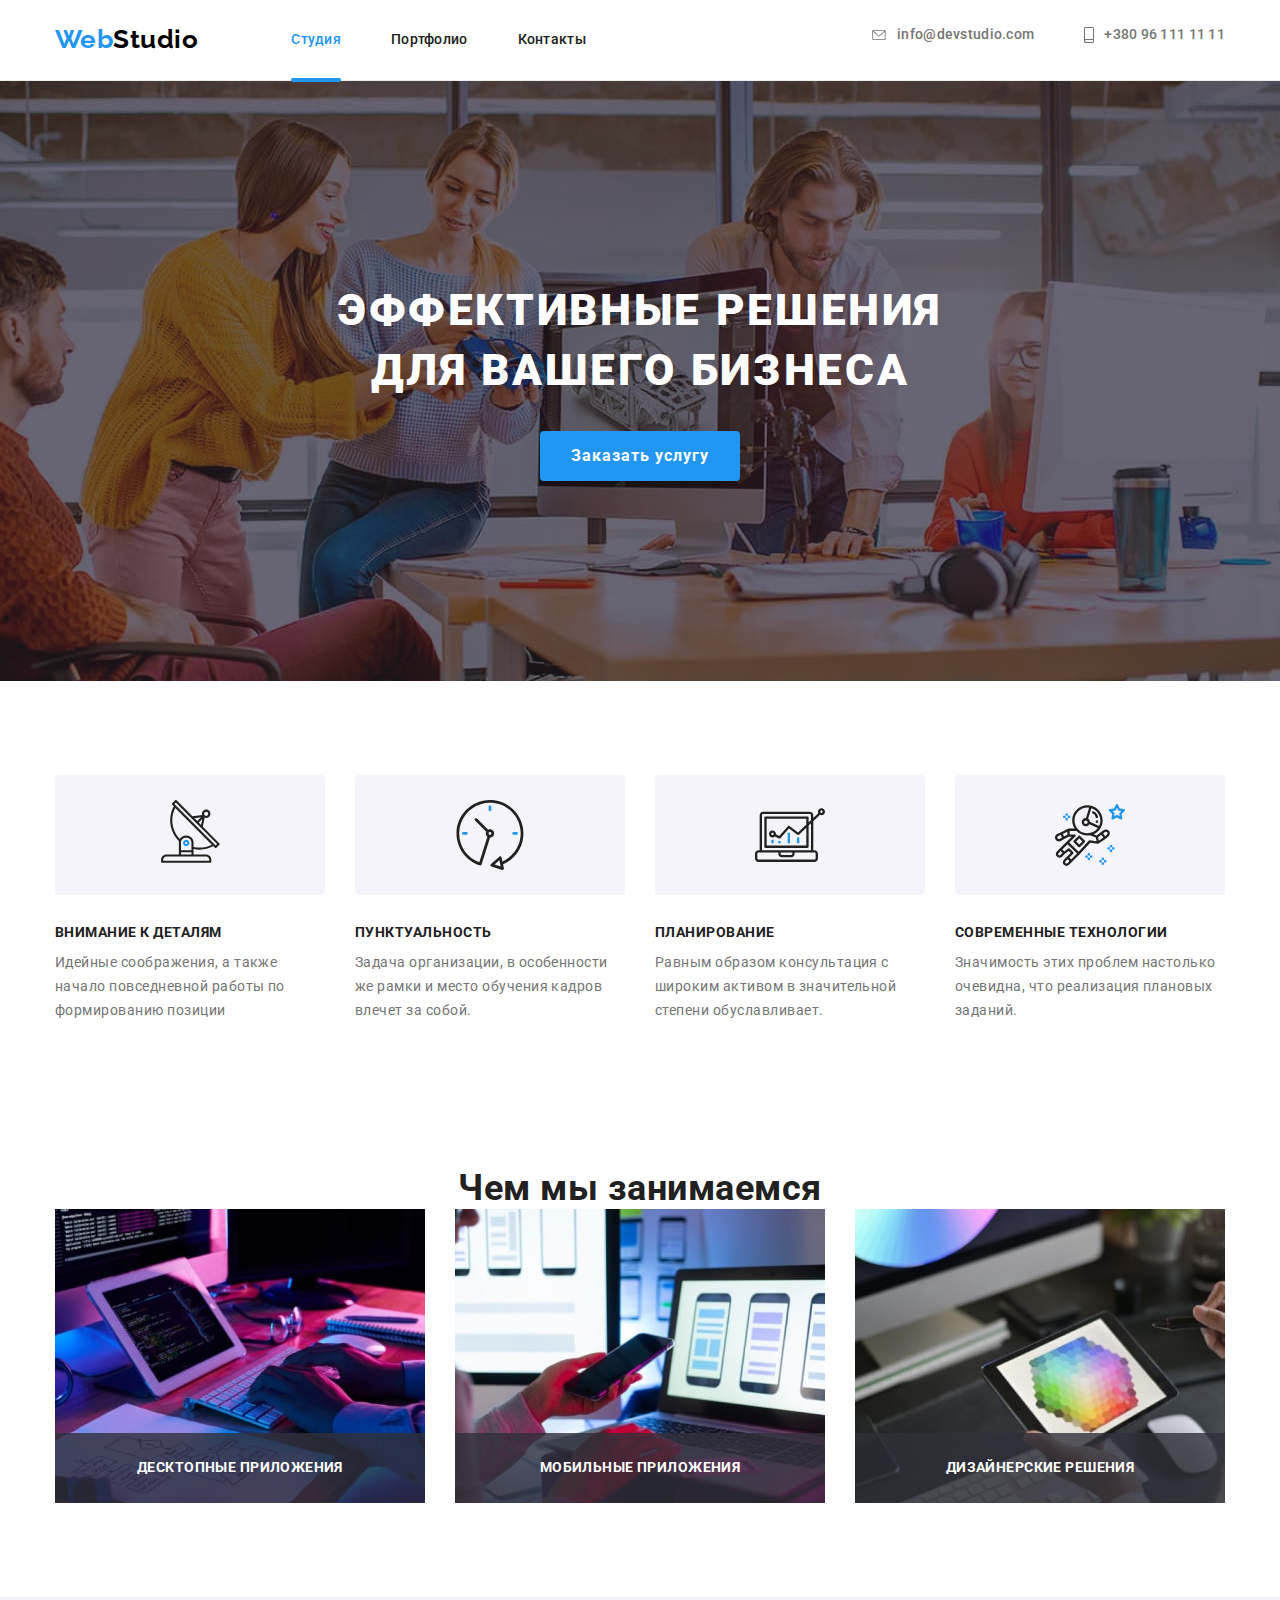
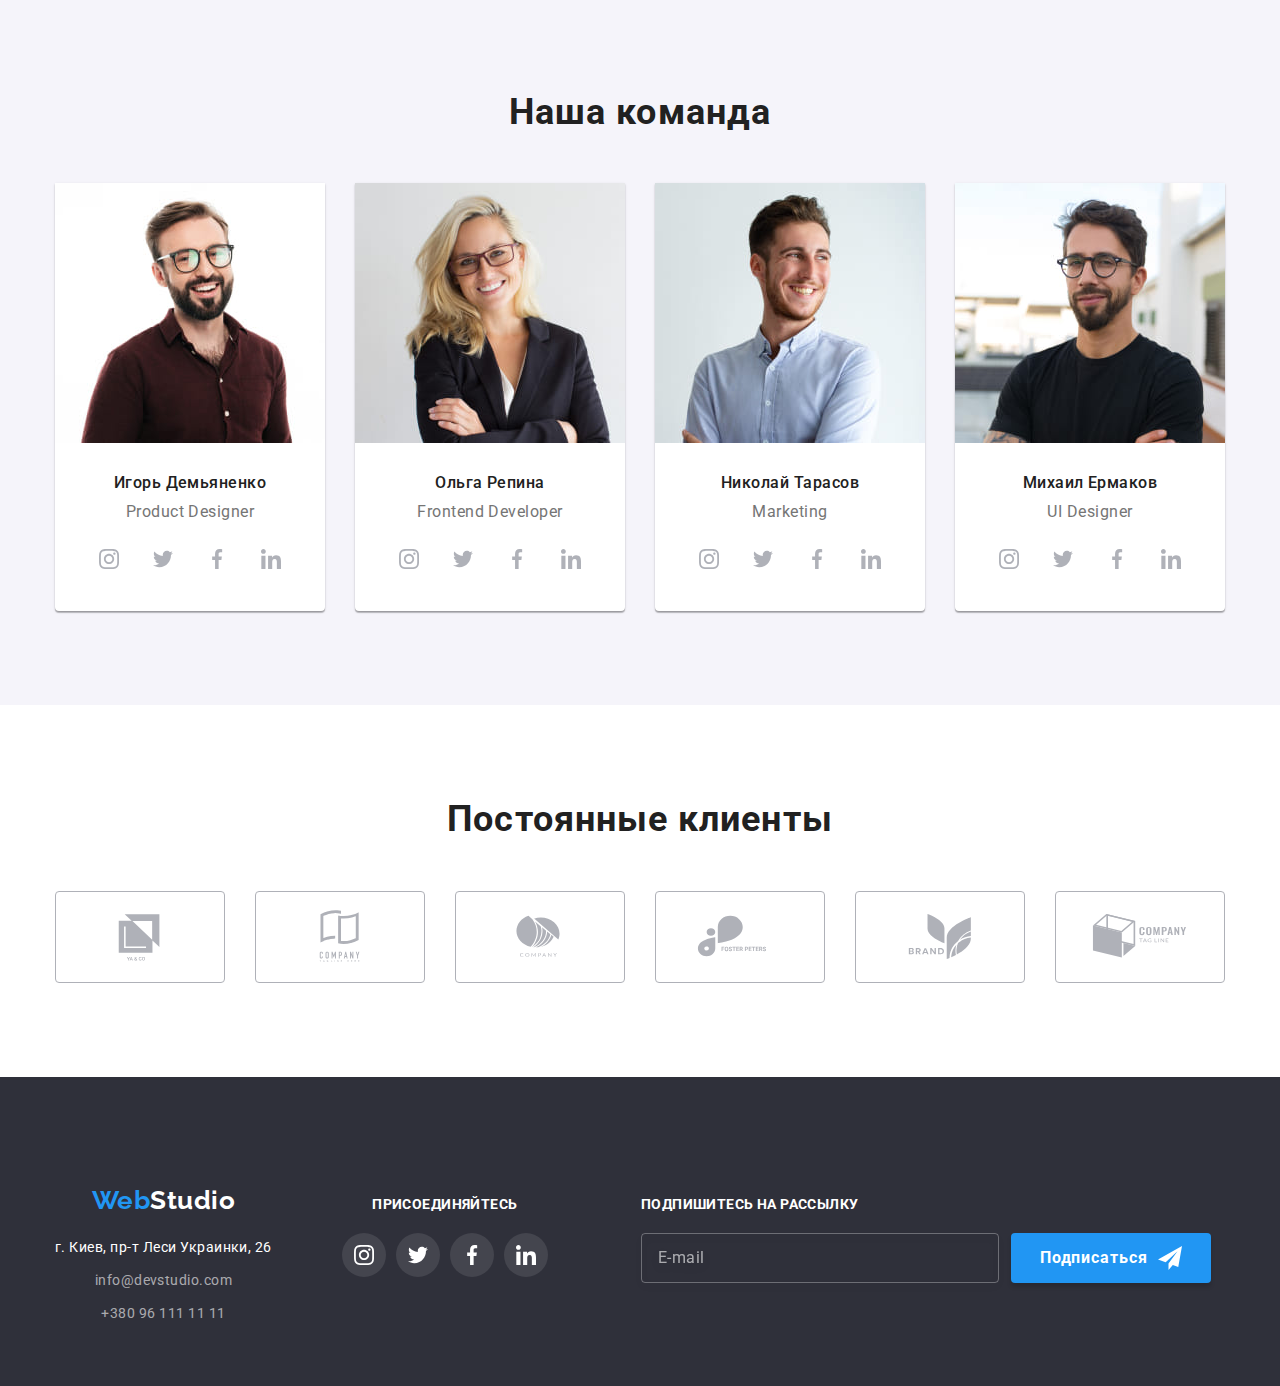
==== commit e9f6ed85: "updete img" ====
--- a/index.html
+++ b/index.html
@@ -188,24 +188,24 @@
           <ul class="work__list list">
             <li class="work__item">
               <img
-                src="./images/box1.jpg"
-                width="370"
+                srcset="./images/work/imgwork1.jpg 1x, ./images/work/imgwork1-2x.jpg 2x"
+                src="./images/work/imgwork1.jpg"
                 alt="программист работает за компьютером в офисе"
               />
               <p class="work__text">Десктопные приложения</p>
             </li>
             <li class="work__item">
               <img
-                src="./images/box2.jpg"
-                width="370"
+                srcset="./images/work/imgwork2.jpg 1x, ./images/work/imgwork2-2x.jpg 2x"
+                src="./images/work/imgwork2.jpg"
                 alt="дизайнер разрабатывает веб-интерфейс для смартфонов"
               />
               <p class="work__text">Мобильные приложения</p>
             </li>
             <li class="work__item">
               <img
-                src="./images/box3.jpg"
-                width="370"
+                srcset="./images/work/imgwork3.jpg 1x, ./images/work/imgwork3-2x.jpg 2x"
+                src="./images/work/imgwork3.jpg"
                 alt="веб-дизайнер выбиреат цвет на графическом планшете"
               />
               <p class="work__text">Дизайнерские решения</p>
@@ -219,12 +219,28 @@
           <h2 class="team__title">Наша команда</h2>
           <ul class="team__list list">
             <li class="team__item">
-              <img
-                class="team__img"
-                src="./images/ig.jpg"
-                width="270"
-                alt="фото Игоря Демьяненко"
-              />
+              <picture>
+                <source
+                  srcset="./images/team/imgteam1-desk.jpg 1x, ./images/team/imgteam1-desk2x.jpg 2x"
+                  media="(min-width:1200px)"
+                />
+                <source
+                  srcset="
+                    ./images/team/imgteam1-tablet.jpg   1x,
+                    ./images/team/imgteam1-tablet2x.jpg 2x
+                  "
+                  media="(min-width:768px)"
+                />
+                <source
+                  srcset="./images/team/imgteam1-mob.jpg 1x, ./images/team/imgteam1-mob2x.jpg 2x"
+                  media="(min-width:320px)"
+                />
+                <img
+                  class="team__img"
+                  src="./images/team/imgteam1-desk.jpg"
+                  alt="фото Игоря Демьяненко"
+                />
+              </picture>
               <div class="team-box">
                 <h3 class="team-name">Игорь Демьяненко</h3>
                 <p class="team-prof">Product Designer</p>
@@ -258,7 +274,29 @@
               </ul>
             </li>
             <li class="team__item">
-              <img class="team__img" src="./images/ol.jpg" width="270" alt="фото Ольги Репиной" />
+              <picture>
+                <source
+                  srcset="./images/team/imgteam2-desk.jpg 1x, ./images/team/imgteam2-desk2x.jpg 2x"
+                  media="(min-width:1200px)"
+                />
+                <source
+                  srcset="
+                    ./images/team/imgteam2-tablet.jpg   1x,
+                    ./images/team/imgteam2-tablet2x.jpg 2x
+                  "
+                  media="(min-width:768px)"
+                />
+                <source
+                  srcset="./images/team/imgteam2-mob.jpg 1x, ./images/team/imgteam2-mob2x.jpg 2x"
+                  media="(min-width:320px)"
+                />
+                <img
+                  class="team__img"
+                  src="./images/team/imgteam2-desk.jpg"
+                  alt="фото Ольги Репиной"
+                />
+              </picture>
+
               <div class="team-box">
                 <h3 class="team-name">Ольга Репина</h3>
                 <p class="team-prof">Frontend Developer</p>
@@ -292,12 +330,28 @@
               </ul>
             </li>
             <li class="team__item">
-              <img
-                class="team__img"
-                src="./images/nic.jpg"
-                width="270"
-                alt="фото Николая Тарасова"
-              />
+              <picture>
+                <source
+                  srcset="./images/team/imgteam3-desk.jpg 1x, ./images/team/imgteam3-desk2x.jpg 2x"
+                  media="(min-width:1200px)"
+                />
+                <source
+                  srcset="
+                    ./images/team/imgteam3-tablet.jpg   1x,
+                    ./images/team/imgteam3-tablet2x.jpg 2x
+                  "
+                  media="(min-width:768px)"
+                />
+                <source
+                  srcset="./images/team/imgteam3-mob.jpg 1x, ./images/team/imgteam3-mob2x.jpg 2x"
+                  media="(min-width:320px)"
+                />
+                <img
+                  class="team__img"
+                  src="./images/team/imgteam3-desk.jpg"
+                  alt="фото Николая Тарасова"
+                />
+              </picture>
               <div class="team-box">
                 <h3 class="team-name">Николай Тарасов</h3>
                 <p class="team-prof">Marketing</p>
@@ -331,12 +385,28 @@
               </ul>
             </li>
             <li class="team__item">
-              <img
-                class="team__img"
-                src="./images/mih.jpg"
-                width="270"
-                alt="фото Михаила Ермакова"
-              />
+              <picture>
+                <source
+                  srcset="./images/team/imgteam4-desk.jpg 1x, ./images/team/imgteam4-desk2x.jpg 2x"
+                  media="(min-width:1200px)"
+                />
+                <source
+                  srcset="
+                    ./images/team/imgteam4-tablet.jpg   1x,
+                    ./images/team/imgteam4-tablet2x.jpg 2x
+                  "
+                  media="(min-width:768px)"
+                />
+                <source
+                  srcset="./images/team/imgteam4-mob.jpg 1x, ./images/team/imgteam4-mob2x.jpg 2x"
+                  media="(min-width:320px)"
+                />
+                <img
+                  class="team__img"
+                  src="./images/team/imgteam4-desk.jpg"
+                  alt="фото Михаила Ермакова"
+                />
+              </picture>
               <div class="team-box">
                 <h3 class="team-name">Михаил Ермаков</h3>
                 <p class="team-prof">UI Designer</p>
--- a/css/main.min.css
+++ b/css/main.min.css
@@ -1 +1 @@
-ul,h1,h2,h3,p{margin-top:0;margin-bottom:0;padding:0}img{display:block;max-width:100%;height:auto}body{font-family:"Roboto",sans-serif;font-weight:400;letter-spacing:.03em;color:#212121;background-color:#fff}.link{text-decoration:none}.list{list-style:none}.visually-hidden{position:absolute;white-space:nowrap;width:1px;height:1px;overflow:hidden;border:0;padding:0;clip:rect(0 0 0 0);clip-path:inset(50%);margin:-1px}.conteiner{padding:0 15px;margin:0 auto}@media screen and (min-width: 480px){.conteiner{width:480px}}@media screen and (min-width: 768px){.conteiner{width:768px}}@media screen and (min-width: 1200px){.conteiner{width:1200px}}.section{padding:60px 0}@media screen and (min-width: 1200px){.section{padding:94px 0}}.header{border-bottom:1px solid #ececec}@media screen and (min-width: 768px){.header{padding-top:26px;padding-bottom:26px}}@media screen and (min-width: 1200px){.header{padding-top:24px;padding-bottom:25px}}@media screen and (min-width: 768px){.header__conteiner{display:flex;align-items:center}}.header__logo{margin-right:88px;color:#000}@media screen and (min-width: 1200px){.header__logo{margin-right:93px}}.header__contact{display:none}@media screen and (min-width: 768px){.header__contact{display:block;margin-left:auto}}@media screen and (min-width: 1200px){.header__contact{display:flex}}.contact-header__item:not(:last-child){margin-bottom:10px}@media screen and (min-width: 1200px){.contact-header__item:not(:last-child){margin-right:50px}}.contact-header__icon{margin-right:10px;fill:currentColor}.contact-header__link{display:flex;align-items:center;font-weight:500;font-size:12px;line-height:1.17;letter-spacing:.02em;color:#757575;transition:color 250ms cubic-bezier(0.4, 0, 0.2, 1)}.contact-header__link:hover,.contact-header__link:focus{color:#2196f3}@media screen and (min-width: 1200px){.contact-header__link{font-size:14px;line-height:1.14}}.mob-menu_open,.mob-menu_close{display:block;background-color:rgba(0,0,0,0);border:none;margin-left:auto;transition:fill 250ms cubic-bezier(0.4, 0, 0.2, 1)}.mob-menu_open:hover,.mob-menu_open:focus,.mob-menu_close:hover,.mob-menu_close:focus{fill:#2196f3}@media screen and (min-width: 768px){.mob-menu_open,.mob-menu_close{display:none}}.mob-menu{position:fixed;background-color:#fff;top:0;left:0;width:100vw;height:100vh}.mob-menu_box{display:flex;flex-direction:column;height:100%;justify-content:space-between;overflow:scroll}.mob-menu_list{margin-top:8px;margin-left:40px}.mob-menu__item:not(:last-child){margin-bottom:32px}.mob-menu__link{font-weight:500;font-size:40px;line-height:1.17;letter-spacing:.02em;color:#212121}.mob-menu__link--active{color:#2196f3}.mob-menu__contact{margin-left:40px;margin-bottom:64px}.mob-menu__contact-tel{display:block;margin-bottom:32px;font-weight:500;font-size:28px;line-height:1.18;letter-spacing:.02em;color:#2196f3}.mob-menu__contact-mail{font-weight:500;font-size:24px;line-height:1.17;letter-spacing:.02em;color:#757575}.mob-menu__soc{display:flex;flex-wrap:wrap;margin-left:40px;margin-bottom:48px}.mob-menu__soc-item:not(:last-child){padding-right:10px;border-right:1px solid rgba(33,33,33,.2);margin-right:10px}.mob-menu__soc-link{font-weight:500;font-size:18px;line-height:1.22;letter-spacing:.02em;color:#2196f3}.logo{font-family:"Raleway";font-weight:700;font-size:24px;line-height:1.66}@media screen and (min-width: 1200px){.logo{font-size:26px;line-height:1.2}}.logo__label{color:#2196f3}.navigation{display:flex;align-items:center}.navigation__list{display:none}@media screen and (min-width: 768px){.navigation__list{display:flex}}.navigation__item{position:relative}.navigation__item:not(:last-child){margin-right:50px}.navigation__link{font-weight:500;font-size:14px;line-height:1.14;letter-spacing:.02em;color:#212121;transition:color 250ms cubic-bezier(0.4, 0, 0.2, 1)}.navigation__link:hover,.navigation__link:focus{color:#2196f3}.navigation__link--active{color:#2196f3}.navigation__link--active::after{content:"";display:block;position:absolute;top:48px;width:100%;height:4px;background-color:#2196f3;border-radius:2px}.hero{max-width:480px;height:auto;padding:118px 60px;background-image:linear-gradient(rgba(56, 47, 58, 0.4), rgba(56, 47, 58, 0.4)),url(../images/icon/hero.jpg);background-position:center;background-repeat:no-repeat;background-color:#2f303a;text-align:center}@media screen and (min-width: 768px){.hero{max-width:768px;padding:118px 204px}}@media screen and (min-width: 1200px){.hero{max-width:1600px;height:600px;padding:200px 0}}.hero--center{margin-right:auto;margin-left:auto}.hero__title{margin-bottom:30px;font-weight:900;font-size:26px;line-height:1.62;text-align:center;letter-spacing:.06em;text-transform:uppercase;color:#fff}@media screen and (min-width: 1200px){.hero__title{font-size:44px;line-height:1.36}}.hero__btn{transition:background-color 250ms cubic-bezier(0.4, 0, 0.2, 1)}.hero__btn:hover,.hero__btn:focus{background-color:#188ce8}.button{width:200px;height:50px;font-weight:700;font-size:16px;line-height:1.88;letter-spacing:.06em;color:#fff;background-color:#2196f3;box-shadow:0px 4px 4px rgba(0,0,0,.15);border-radius:4px;border:1px solid rgba(0,0,0,0);cursor:pointer}.features{margin-top:-30px}@media screen and (min-width: 768px){.features{display:flex;flex-wrap:wrap;margin-left:-30px}}.features__item{width:100%;margin-top:30px}@media screen and (min-width: 768px){.features__item{margin-left:30px;flex-basis:calc(50% - 30px)}}@media screen and (min-width: 1200px){.features__item{flex-basis:calc(25% - 30px)}}.features__title{margin-bottom:10px;font-weight:700;font-size:14px;line-height:1.14;text-transform:uppercase;text-align:center}@media screen and (min-width: 768px){.features__title{text-align:left}}.features__box{display:flex;justify-content:center;align-items:center;margin-bottom:30px;background-color:#f5f4fa;border-radius:4px;height:120px}.features__text{font-size:14px;line-height:1.71;color:#757575}.work{display:none;padding-bottom:94px}@media screen and (min-width: 1200px){.work{display:block}}.work__title{margin-top:50px;font-weight:700;font-size:36px;line-height:1.17;text-align:center}.work__list{display:flex}.work__item{position:relative}.work__item:not(:last-child){margin-right:30px}.work__text{position:absolute;bottom:0;display:flex;justify-content:center;align-items:center;width:100%;height:70px;font-weight:700;font-size:14px;line-height:1.14;text-align:center;letter-spacing:.03em;text-transform:uppercase;color:#fff;background-color:rgba(47,48,58,.8)}.team{background-color:#f5f4fa}.team__title{margin-bottom:50px;font-weight:700;font-size:28px;line-height:1.17;letter-spacing:.03em;text-align:center}@media screen and (min-width: 1200px){.team__title{font-size:36px}}.team__list{margin-top:-30px}@media screen and (min-width: 768px){.team__list{display:flex;flex-wrap:wrap;margin-left:-30px}}.team__item{margin-top:30px;background:#fff;box-shadow:0px 1px 3px rgba(0,0,0,.12),0px 1px 1px rgba(0,0,0,.14),0px 2px 1px rgba(0,0,0,.2);border-radius:0px 0px 4px 4px}@media screen and (min-width: 768px){.team__item{margin-left:30px;flex-basis:calc(50% - 30px)}}@media screen and (min-width: 1200px){.team__item{flex-basis:calc(25% - 30px)}}.team__img{width:auto}.team-box{padding:30px 0 16px 0}.team-name{margin-bottom:10px;font-weight:500;font-size:16px;line-height:1.19;letter-spacing:.03em;text-align:center}.team-prof{font-size:16px;line-height:1.19;text-align:center;letter-spacing:.03em;color:#757575}.master-soc-list{display:flex;align-items:center;justify-content:center;padding:0 122px 24px 122px}@media screen and (min-width: 768px){.master-soc-list{padding:0 74px 24px 74px}}@media screen and (min-width: 1200px){.master-soc-list{padding:0 32px 30px 32px}}.master-soc-link{width:44px;height:44px;display:flex;justify-content:center;align-items:center;border-radius:50%;fill:#afb1b8;transition:background-color 250ms cubic-bezier(0.4, 0, 0.2, 1),fill 250ms cubic-bezier(0.4, 0, 0.2, 1)}.master-soc-link:hover,.master-soc-link:focus{fill:#fff;background-color:#2196f3}.master-soc-item:not(:last-child){margin-right:10px}.clients{margin-bottom:50px;font-weight:700;font-size:28px;line-height:1.18;text-align:center;letter-spacing:.03em}@media screen and (min-width: 1200px){.clients{font-size:36px;line-height:1.16}}.clients-list{display:flex;flex-wrap:wrap;justify-content:center;margin-left:-30px;margin-top:-30px}.clients-item{width:100%;margin-top:30px;margin-left:30px;flex-basis:calc(50% - 30px)}@media screen and (min-width: 768px){.clients-item{flex-basis:calc(33.3333333333% - 30px)}}@media screen and (min-width: 1200px){.clients-item{flex-basis:calc(16.6666666667% - 30px)}}.clients-link{display:flex;align-items:center;justify-content:center;fill:#afb1b8;width:210px;height:92px;border:1px solid #afb1b8;border-radius:4px;transition:border 250ms cubic-bezier(0.4, 0, 0.2, 1),fill 250ms cubic-bezier(0.4, 0, 0.2, 1)}@media screen and (min-width: 768px){.clients-link{width:226px}}@media screen and (min-width: 1200px){.clients-link{width:170px}}.clients-link:hover,.clients-link:focus{border:1px solid #2196f3;fill:#2196f3}.footer{padding:60px 0;background-color:#2f303a;text-align:center}@media screen and (min-width: 1200px){.footer__conteiner{display:flex;align-items:baseline}}@media screen and (min-width: 768px){.footer__box{display:flex;align-items:baseline;justify-content:space-around}}.footer__logo{margin-bottom:20px;display:inline-block;color:#fff}.footer__text{margin-bottom:9px;font-style:normal;font-size:14px;line-height:1.71;color:#fff}.footer__item:first-child{margin-bottom:9px}.footer__link{display:inline-block;font-style:normal;font-size:14px;line-height:1.71;color:rgba(255,255,255,.6);transition:color 250ms cubic-bezier(0.4, 0, 0.2, 1)}.footer__link:hover,.footer__link:focus{color:#2196f3}@media screen and (min-width: 480px){.footer__socials{margin-top:60px}}@media screen and (min-width: 1200px){.footer__socials{margin-left:70px}}.socials__title{margin-bottom:20px;font-weight:700;font-size:14px;line-height:1.14;letter-spacing:.03em;text-transform:uppercase;color:#fff}.socials__list{display:flex;justify-content:center}.socials__item:not(:last-child){margin-right:10px}.socials__link{width:44px;height:44px;border-radius:50px;display:flex;justify-content:center;align-items:center;fill:#fff;background-color:rgba(255,255,255,.1);transition:background-color 250ms cubic-bezier(0.4, 0, 0.2, 1)}.socials__link:hover,.socials__link:focus{background-color:#2196f3}.footer__subscription{margin-top:60px}@media screen and (min-width: 1200px){.footer__subscription{margin-left:93px;margin-top:0}}.subscription__titel{margin-bottom:20px;font-weight:700;font-size:14px;line-height:1.14;letter-spacing:.03em;text-transform:uppercase;color:#fff}@media screen and (min-width: 1200px){.subscription__titel{text-align:left}}@media screen and (min-width: 1200px){.subscription__form{display:flex;align-items:center}}.subscription__input{display:inline-block;margin-bottom:20px;padding-left:16px;width:100%;height:50px;border:1px solid rgba(255,255,255,.3);filter:drop-shadow(0px 4px 4px rgba(0, 0, 0, 0.15));border-radius:4px;background-color:rgba(0,0,0,0);color:rgba(255,255,255,.6)}@media screen and (min-width: 768px){.subscription__input{width:450px}}@media screen and (min-width: 1200px){.subscription__input{width:358px;margin-right:12px;margin-bottom:0}}.subscription__input::placeholder{font-size:16px;line-height:1.25;letter-spacing:.03em;color:rgba(255,255,255,.6)}.subscription__btn{display:flex;align-items:center;justify-content:center;margin:auto}.subscription__icon{margin-left:10px;fill:#fff}.box-pro{margin-bottom:40px}@media screen and (min-width: 768px){.box-pro{margin-bottom:30px}}@media screen and (min-width: 1200px){.box-pro{margin-bottom:50px}}s .projects-btn{display:flex;flex-wrap:wrap}@media screen and (min-width: 768px){s .projects-btn{justify-content:center}}.btn-item:not(:last-child){margin-right:8px}.btn-item:not(:last-child):nth-child(-n+3){margin-bottom:15px}.btn{padding:6px 22px;border-radius:4px;border:1px solid rgba(0,0,0,0);font-family:"Roboto";font-weight:500;font-size:16px;line-height:1.62;text-align:center;letter-spacing:.03em;color:#212121;background:#f5f4fa;cursor:pointer;transition:color 250ms cubic-bezier(0.4, 0, 0.2, 1),background-color 250ms cubic-bezier(0.4, 0, 0.2, 1),box-shadow 250ms cubic-bezier(0.4, 0, 0.2, 1),border-radius 250ms cubic-bezier(0.4, 0, 0.2, 1)}.btn:hover,.btn:focus{background-color:#2196f3;color:#fff;box-shadow:0px 3px 1px rgba(0,0,0,.1),0px 1px 2px rgba(0,0,0,.08),0px 2px 2px rgba(0,0,0,.12);border-radius:4px}.projects-list{padding:0;margin:0;display:flex;flex-wrap:wrap;margin-top:-30px;margin-left:-30px}.projects-item{flex-basis:calc(100% - 30px);margin-top:30px;margin-left:30px;cursor:pointer;transition:box-shadow 250ms cubic-bezier(0.4, 0, 0.2, 1)}.projects-item:hover,.projects-item:focus{box-shadow:0px 1px 1px rgba(0,0,0,.12),0px 4px 4px rgba(0,0,0,.06),1px 4px 6px rgba(0,0,0,.16)}@media screen and (min-width: 768px){.projects-item{flex-basis:calc(50% - 30px)}}@media screen and (min-width: 1200px){.projects-item{flex-basis:calc(33.3333333333% - 30px)}}.projects-overlay{position:relative;overflow:hidden}.overlay-text{position:absolute;top:0;left:0;height:100%;padding:63px 24px;font-size:18px;line-height:1.56;letter-spacing:.03em;color:#fff;background-color:rgba(33,150,243,.9);transform:translateY(100%);transition:transform 250ms cubic-bezier(0.4, 0, 0.2, 1)}.projects-item:hover .overlay-text{transform:translateY(0)}.card-box{padding:20px 24px;border-width:0 1px 1px 1px;border-style:solid;border-color:#eee}.project-h{font-size:18px;line-height:2;letter-spacing:.06em}.project-text{font-size:16px;line-height:1.88;color:#757575}.backdrop{position:fixed;overflow:scroll;top:0;left:0;width:100%;height:100%;background-color:rgba(0,0,0,.2);transition:opacity 250ms cubic-bezier(0.4, 0, 0.2, 1),visibility 250ms cubic-bezier(0.4, 0, 0.2, 1)}.backdrop.is-hidden .modal{transform:scale(1.5)}.modal{margin-top:93px;position:absolute;top:50%;left:50%;transform:translate(-50%, -50%) scale(1);padding:40px;width:100%;max-width:450px;height:609px;background:#fff;box-shadow:0px 1px 3px rgba(0,0,0,.12),0px 1px 1px rgba(0,0,0,.14),0px 2px 1px rgba(0,0,0,.2);border-radius:4px;transition:transform 250ms cubic-bezier(0.4, 0, 0.2, 1)}@media screen and (min-width: 768px){.modal{margin-top:208px}}@media screen and (min-width: 1200px){.modal{max-width:528px;height:581px;margin-top:0}}.modal-btm{position:absolute;top:8px;right:8px;display:flex;justify-content:center;align-items:center;width:30px;height:30px;background-color:#fff;border:1px solid rgba(0,0,0,.1);border-radius:50%;cursor:pointer;fill:#000}.modal-btm:hover,.modal-btm:focus{fill:#2196f3}.is-hidden{opacity:0;pointer-events:none;visibility:hidden}.modal-text{margin-bottom:12px;font-weight:700;font-size:20px;line-height:1.15;text-align:center;letter-spacing:.03em}.modal-label{font-size:12px;line-height:1.16;letter-spacing:.01em;color:#757575}.label-name{display:inline-block;margin-bottom:4px}.modal-input{position:relative;padding-left:42px;width:100%;height:40px;border:1px solid rgba(33,33,33,.2);box-sizing:border-box;border-radius:4px;cursor:pointer;transition:border 250ms cubic-bezier(0.4, 0, 0.2, 1),outline 250ms cubic-bezier(0.4, 0, 0.2, 1)}.modal-label:focus-within .modal-input{border:1px solid #2196f3;outline:rgba(0,0,0,0)}.input-wrap{position:relative;margin-bottom:10px}.modal-input-icon{position:absolute;top:50%;left:12px;transition:fill 250ms cubic-bezier(0.4, 0, 0.2, 1)}.modal-label:focus-within .modal-input-icon{fill:#2196f3}.modal-textarea{padding:12px 16px;margin-bottom:20px;width:100%;height:120px;resize:none;border:1px solid rgba(33,33,33,.2);box-sizing:border-box;border-radius:4px;transition:border 250ms cubic-bezier(0.4, 0, 0.2, 1),outline 250ms cubic-bezier(0.4, 0, 0.2, 1)}.modal-textarea::placeholder{font-size:12px;line-height:1.16;letter-spacing:.01em;color:rgba(117,117,117,.5)}.modal-label:focus-within .modal-textarea{border:1px solid #2196f3;outline:rgba(0,0,0,0)}.modal-checkbox{display:flex;align-items:center;justify-content:center;margin-bottom:20px;font-weight:400;font-size:14px;line-height:1.71;letter-spacing:.03em;color:#757575}.checkbox-icon{display:inline-block;margin-right:7px;width:16px;height:15px;border:2px solid #212121;border-radius:3px;background-image:url(../images/icon/Vector.svg);background-repeat:no-repeat;background-size:contain;background-position:50% 50%;transition:border 250ms cubic-bezier(0.4, 0, 0.2, 1),background-color 250ms cubic-bezier(0.4, 0, 0.2, 1)}.modal-check:checked+.checkbox-icon{background-color:#2196f3;border:rgba(0,0,0,0)}.checkbox-text{text-decoration:underline;color:#2196f3}.modal-button{display:block;margin-right:auto;margin-left:auto;width:200px;height:50px;font-weight:700;font-size:16px;line-height:1.88;letter-spacing:.06em;box-shadow:0px 4px 4px rgba(0,0,0,.15);border-radius:4px;background-color:#2196f3;color:#fff;border:rgba(0,0,0,0);text-align:center;cursor:pointer;transition:background-color 250ms cubic-bezier(0.4, 0, 0.2, 1)}.modal-button:focus,.modal-button:hover{background:#188ce8}/*# sourceMappingURL=main.min.css.map */+ul,h1,h2,h3,p{margin-top:0;margin-bottom:0;padding:0}img{display:block;max-width:100%;height:auto}body{font-family:"Roboto",sans-serif;font-weight:400;letter-spacing:.03em;color:#212121;background-color:#fff}.link{text-decoration:none}.list{list-style:none}.visually-hidden{position:absolute;white-space:nowrap;width:1px;height:1px;overflow:hidden;border:0;padding:0;clip:rect(0 0 0 0);clip-path:inset(50%);margin:-1px}.conteiner{padding:0 15px;margin:0 auto}@media screen and (min-width: 480px){.conteiner{width:480px}}@media screen and (min-width: 768px){.conteiner{width:768px}}@media screen and (min-width: 1200px){.conteiner{width:1200px}}.section{padding:60px 0}@media screen and (min-width: 1200px){.section{padding:94px 0}}.header{border-bottom:1px solid #ececec}@media screen and (min-width: 768px){.header{padding-top:26px;padding-bottom:26px}}@media screen and (min-width: 1200px){.header{padding-top:24px;padding-bottom:25px}}@media screen and (min-width: 768px){.header__conteiner{display:flex;align-items:center}}.header__logo{margin-right:88px;color:#000}@media screen and (min-width: 1200px){.header__logo{margin-right:93px}}.header__contact{display:none}@media screen and (min-width: 768px){.header__contact{display:block;margin-left:auto}}@media screen and (min-width: 1200px){.header__contact{display:flex}}.contact-header__item:not(:last-child){margin-bottom:10px}@media screen and (min-width: 1200px){.contact-header__item:not(:last-child){margin-right:50px}}.contact-header__icon{margin-right:10px;fill:currentColor}.contact-header__link{display:flex;align-items:center;font-weight:500;font-size:12px;line-height:1.17;letter-spacing:.02em;color:#757575;transition:color 250ms cubic-bezier(0.4, 0, 0.2, 1)}.contact-header__link:hover,.contact-header__link:focus{color:#2196f3}@media screen and (min-width: 1200px){.contact-header__link{font-size:14px;line-height:1.14}}.mob-menu_open,.mob-menu_close{display:block;background-color:rgba(0,0,0,0);border:none;margin-left:auto;transition:fill 250ms cubic-bezier(0.4, 0, 0.2, 1)}.mob-menu_open:hover,.mob-menu_open:focus,.mob-menu_close:hover,.mob-menu_close:focus{fill:#2196f3}@media screen and (min-width: 768px){.mob-menu_open,.mob-menu_close{display:none}}.mob-menu{position:fixed;background-color:#fff;top:0;left:0;width:100vw;height:100vh}.mob-menu_box{display:flex;flex-direction:column;height:100%;justify-content:space-between;overflow:scroll}.mob-menu_list{margin-top:8px;margin-left:40px}.mob-menu__item:not(:last-child){margin-bottom:32px}.mob-menu__link{font-weight:500;font-size:40px;line-height:1.17;letter-spacing:.02em;color:#212121}.mob-menu__link--active{color:#2196f3}.mob-menu__contact{margin-left:40px;margin-bottom:64px}.mob-menu__contact-tel{display:block;margin-bottom:32px;font-weight:500;font-size:28px;line-height:1.18;letter-spacing:.02em;color:#2196f3}.mob-menu__contact-mail{font-weight:500;font-size:24px;line-height:1.17;letter-spacing:.02em;color:#757575}.mob-menu__soc{display:flex;flex-wrap:wrap;margin-left:40px;margin-bottom:48px}.mob-menu__soc-item:not(:last-child){padding-right:10px;border-right:1px solid rgba(33,33,33,.2);margin-right:10px}.mob-menu__soc-link{font-weight:500;font-size:18px;line-height:1.22;letter-spacing:.02em;color:#2196f3}.logo{font-family:"Raleway";font-weight:700;font-size:24px;line-height:1.66}@media screen and (min-width: 1200px){.logo{font-size:26px;line-height:1.2}}.logo__label{color:#2196f3}.navigation{display:flex;align-items:center}.navigation__list{display:none}@media screen and (min-width: 768px){.navigation__list{display:flex}}.navigation__item{position:relative}.navigation__item:not(:last-child){margin-right:50px}.navigation__link{font-weight:500;font-size:14px;line-height:1.14;letter-spacing:.02em;color:#212121;transition:color 250ms cubic-bezier(0.4, 0, 0.2, 1)}.navigation__link:hover,.navigation__link:focus{color:#2196f3}.navigation__link--active{color:#2196f3}.navigation__link--active::after{content:"";display:block;position:absolute;top:48px;width:100%;height:4px;background-color:#2196f3;border-radius:2px}.hero{max-width:480px;height:auto;padding:118px 60px;background-image:linear-gradient(rgba(56, 47, 58, 0.4), rgba(56, 47, 58, 0.4)),url(../images/header/mob.jpg);background-position:center;background-repeat:no-repeat;background-size:cover;background-color:#2f303a;text-align:center}@media(min-device-pixel-ratio: 2),(min-resolution: 192dpi),(min-resolution: 2dppx){.hero{background-image:linear-gradient(rgba(56, 47, 58, 0.4), rgba(56, 47, 58, 0.4)),url(../images/header/mob2x.jpg);max-width:480px;height:auto}}@media screen and (min-width: 768px){.hero{max-width:768px;padding:118px 204px;background-image:linear-gradient(rgba(56, 47, 58, 0.4), rgba(56, 47, 58, 0.4)),url(../images/header/tablet.jpg)}}@media screen and (min-width: 768px)and (min-device-pixel-ratio: 2),screen and (min-width: 768px)and (min-resolution: 192dpi),screen and (min-width: 768px)and (min-resolution: 2dppx){.hero{background-image:linear-gradient(rgba(56, 47, 58, 0.4), rgba(56, 47, 58, 0.4)),url(../images/header/tablet2x.jpg)}}@media screen and (min-width: 1200px){.hero{max-width:1600px;height:600px;padding:200px 0;background-image:linear-gradient(rgba(56, 47, 58, 0.4), rgba(56, 47, 58, 0.4)),url(../images/header/desk.jpg)}}@media screen and (min-width: 1200px)and (min-device-pixel-ratio: 2),screen and (min-width: 1200px)and (min-resolution: 192dpi),screen and (min-width: 1200px)and (min-resolution: 2dppx){.hero{background-image:linear-gradient(rgba(56, 47, 58, 0.4), rgba(56, 47, 58, 0.4)),url(../images/header/desk2x.jpg)}}.hero--center{margin-right:auto;margin-left:auto}.hero__title{margin-bottom:30px;font-weight:900;font-size:26px;line-height:1.62;text-align:center;letter-spacing:.06em;text-transform:uppercase;color:#fff}@media screen and (min-width: 1200px){.hero__title{font-size:44px;line-height:1.36}}.hero__btn{transition:background-color 250ms cubic-bezier(0.4, 0, 0.2, 1)}.hero__btn:hover,.hero__btn:focus{background-color:#188ce8}.button{width:200px;height:50px;font-weight:700;font-size:16px;line-height:1.88;letter-spacing:.06em;color:#fff;background-color:#2196f3;box-shadow:0px 4px 4px rgba(0,0,0,.15);border-radius:4px;border:1px solid rgba(0,0,0,0);cursor:pointer}.features{margin-top:-30px}@media screen and (min-width: 768px){.features{display:flex;flex-wrap:wrap;margin-left:-30px}}.features__item{width:100%;margin-top:30px}@media screen and (min-width: 768px){.features__item{margin-left:30px;flex-basis:calc(50% - 30px)}}@media screen and (min-width: 1200px){.features__item{flex-basis:calc(25% - 30px)}}.features__title{margin-bottom:10px;font-weight:700;font-size:14px;line-height:1.14;text-transform:uppercase;text-align:center}@media screen and (min-width: 768px){.features__title{text-align:left}}.features__box{display:flex;justify-content:center;align-items:center;margin-bottom:30px;background-color:#f5f4fa;border-radius:4px;height:120px}.features__text{font-size:14px;line-height:1.71;color:#757575}.work{display:none;padding-bottom:94px}@media screen and (min-width: 1200px){.work{display:block}}.work__title{margin-top:50px;font-weight:700;font-size:36px;line-height:1.17;text-align:center}.work__list{display:flex}.work__item{position:relative}.work__item:not(:last-child){margin-right:30px}.work__text{position:absolute;bottom:0;display:flex;justify-content:center;align-items:center;width:100%;height:70px;font-weight:700;font-size:14px;line-height:1.14;text-align:center;letter-spacing:.03em;text-transform:uppercase;color:#fff;background-color:rgba(47,48,58,.8)}.team{background-color:#f5f4fa}.team__title{margin-bottom:50px;font-weight:700;font-size:28px;line-height:1.17;letter-spacing:.03em;text-align:center}@media screen and (min-width: 1200px){.team__title{font-size:36px}}.team__list{margin-top:-30px}@media screen and (min-width: 768px){.team__list{display:flex;flex-wrap:wrap;margin-left:-30px}}.team__item{margin-top:30px;background:#fff;box-shadow:0px 1px 3px rgba(0,0,0,.12),0px 1px 1px rgba(0,0,0,.14),0px 2px 1px rgba(0,0,0,.2);border-radius:0px 0px 4px 4px}@media screen and (min-width: 768px){.team__item{margin-left:30px;flex-basis:calc(50% - 30px)}}@media screen and (min-width: 1200px){.team__item{flex-basis:calc(25% - 30px)}}.team__img{width:auto}.team-box{padding:30px 0 16px 0}.team-name{margin-bottom:10px;font-weight:500;font-size:16px;line-height:1.19;letter-spacing:.03em;text-align:center}.team-prof{font-size:16px;line-height:1.19;text-align:center;letter-spacing:.03em;color:#757575}.master-soc-list{display:flex;align-items:center;justify-content:center;padding:0 122px 24px 122px}@media screen and (min-width: 768px){.master-soc-list{padding:0 74px 24px 74px}}@media screen and (min-width: 1200px){.master-soc-list{padding:0 32px 30px 32px}}.master-soc-link{width:44px;height:44px;display:flex;justify-content:center;align-items:center;border-radius:50%;fill:#afb1b8;transition:background-color 250ms cubic-bezier(0.4, 0, 0.2, 1),fill 250ms cubic-bezier(0.4, 0, 0.2, 1)}.master-soc-link:hover,.master-soc-link:focus{fill:#fff;background-color:#2196f3}.master-soc-item:not(:last-child){margin-right:10px}.clients{margin-bottom:50px;font-weight:700;font-size:28px;line-height:1.18;text-align:center;letter-spacing:.03em}@media screen and (min-width: 1200px){.clients{font-size:36px;line-height:1.16}}.clients-list{display:flex;flex-wrap:wrap;justify-content:center;margin-left:-30px;margin-top:-30px}.clients-item{width:100%;margin-top:30px;margin-left:30px;flex-basis:calc(50% - 30px)}@media screen and (min-width: 768px){.clients-item{flex-basis:calc(33.3333333333% - 30px)}}@media screen and (min-width: 1200px){.clients-item{flex-basis:calc(16.6666666667% - 30px)}}.clients-link{display:flex;align-items:center;justify-content:center;fill:#afb1b8;width:210px;height:92px;border:1px solid #afb1b8;border-radius:4px;transition:border 250ms cubic-bezier(0.4, 0, 0.2, 1),fill 250ms cubic-bezier(0.4, 0, 0.2, 1)}@media screen and (min-width: 768px){.clients-link{width:226px}}@media screen and (min-width: 1200px){.clients-link{width:170px}}.clients-link:hover,.clients-link:focus{border:1px solid #2196f3;fill:#2196f3}.footer{padding:60px 0;background-color:#2f303a;text-align:center}@media screen and (min-width: 1200px){.footer__conteiner{display:flex;align-items:baseline}}@media screen and (min-width: 768px){.footer__box{display:flex;align-items:baseline;justify-content:space-around}}.footer__logo{margin-bottom:20px;display:inline-block;color:#fff}.footer__text{margin-bottom:9px;font-style:normal;font-size:14px;line-height:1.71;color:#fff}.footer__item:first-child{margin-bottom:9px}.footer__link{display:inline-block;font-style:normal;font-size:14px;line-height:1.71;color:rgba(255,255,255,.6);transition:color 250ms cubic-bezier(0.4, 0, 0.2, 1)}.footer__link:hover,.footer__link:focus{color:#2196f3}@media screen and (min-width: 480px){.footer__socials{margin-top:60px}}@media screen and (min-width: 1200px){.footer__socials{margin-left:70px}}.socials__title{margin-bottom:20px;font-weight:700;font-size:14px;line-height:1.14;letter-spacing:.03em;text-transform:uppercase;color:#fff}.socials__list{display:flex;justify-content:center}.socials__item:not(:last-child){margin-right:10px}.socials__link{width:44px;height:44px;border-radius:50px;display:flex;justify-content:center;align-items:center;fill:#fff;background-color:rgba(255,255,255,.1);transition:background-color 250ms cubic-bezier(0.4, 0, 0.2, 1)}.socials__link:hover,.socials__link:focus{background-color:#2196f3}.footer__subscription{margin-top:60px}@media screen and (min-width: 1200px){.footer__subscription{margin-left:93px;margin-top:0}}.subscription__titel{margin-bottom:20px;font-weight:700;font-size:14px;line-height:1.14;letter-spacing:.03em;text-transform:uppercase;color:#fff}@media screen and (min-width: 1200px){.subscription__titel{text-align:left}}@media screen and (min-width: 1200px){.subscription__form{display:flex;align-items:center}}.subscription__input{display:inline-block;margin-bottom:20px;padding-left:16px;width:100%;height:50px;border:1px solid rgba(255,255,255,.3);filter:drop-shadow(0px 4px 4px rgba(0, 0, 0, 0.15));border-radius:4px;background-color:rgba(0,0,0,0);color:rgba(255,255,255,.6)}@media screen and (min-width: 768px){.subscription__input{width:450px}}@media screen and (min-width: 1200px){.subscription__input{width:358px;margin-right:12px;margin-bottom:0}}.subscription__input::placeholder{font-size:16px;line-height:1.25;letter-spacing:.03em;color:rgba(255,255,255,.6)}.subscription__btn{display:flex;align-items:center;justify-content:center;margin:auto}.subscription__icon{margin-left:10px;fill:#fff}.box-pro{margin-bottom:40px}@media screen and (min-width: 768px){.box-pro{margin-bottom:30px}}@media screen and (min-width: 1200px){.box-pro{margin-bottom:50px}}.projects-btn{display:flex;flex-wrap:wrap}@media screen and (min-width: 768px){.projects-btn{justify-content:center}}.btn-item:not(:last-child){margin-right:8px}.btn-item:not(:last-child):nth-child(-n+3){margin-bottom:15px}.btn{padding:6px 22px;border-radius:4px;border:1px solid rgba(0,0,0,0);font-family:"Roboto";font-weight:500;font-size:16px;line-height:1.62;text-align:center;letter-spacing:.03em;color:#212121;background:#f5f4fa;cursor:pointer;transition:color 250ms cubic-bezier(0.4, 0, 0.2, 1),background-color 250ms cubic-bezier(0.4, 0, 0.2, 1),box-shadow 250ms cubic-bezier(0.4, 0, 0.2, 1),border-radius 250ms cubic-bezier(0.4, 0, 0.2, 1)}.btn:hover,.btn:focus{background-color:#2196f3;color:#fff;box-shadow:0px 3px 1px rgba(0,0,0,.1),0px 1px 2px rgba(0,0,0,.08),0px 2px 2px rgba(0,0,0,.12);border-radius:4px}.projects-list{padding:0;margin:0;display:flex;flex-wrap:wrap;margin-top:-30px;margin-left:-30px}.projects-item{flex-basis:calc(100% - 30px);margin-top:30px;margin-left:30px;cursor:pointer;transition:box-shadow 250ms cubic-bezier(0.4, 0, 0.2, 1)}.projects-item:hover,.projects-item:focus{box-shadow:0px 1px 1px rgba(0,0,0,.12),0px 4px 4px rgba(0,0,0,.06),1px 4px 6px rgba(0,0,0,.16)}@media screen and (min-width: 768px){.projects-item{flex-basis:calc(50% - 30px)}}@media screen and (min-width: 1200px){.projects-item{flex-basis:calc(33.3333333333% - 30px)}}.projects-overlay{position:relative;overflow:hidden}.overlay-text{position:absolute;top:0;left:0;height:100%;padding:63px 24px;font-size:18px;line-height:1.56;letter-spacing:.03em;color:#fff;background-color:rgba(33,150,243,.9);transform:translateY(100%);transition:transform 250ms cubic-bezier(0.4, 0, 0.2, 1)}.projects-item:hover .overlay-text{transform:translateY(0)}.card-box{padding:20px 24px;border-width:0 1px 1px 1px;border-style:solid;border-color:#eee}.project-h{font-size:18px;line-height:2;letter-spacing:.06em}.project-text{font-size:16px;line-height:1.88;color:#757575}.backdrop{position:fixed;overflow:scroll;top:0;left:0;width:100%;height:100%;background-color:rgba(0,0,0,.2);transition:opacity 250ms cubic-bezier(0.4, 0, 0.2, 1),visibility 250ms cubic-bezier(0.4, 0, 0.2, 1)}.backdrop.is-hidden .modal{transform:scale(1.5)}.modal{margin-top:93px;position:absolute;top:50%;left:50%;transform:translate(-50%, -50%) scale(1);padding:40px;width:100%;max-width:450px;height:609px;background:#fff;box-shadow:0px 1px 3px rgba(0,0,0,.12),0px 1px 1px rgba(0,0,0,.14),0px 2px 1px rgba(0,0,0,.2);border-radius:4px;transition:transform 250ms cubic-bezier(0.4, 0, 0.2, 1)}@media screen and (min-width: 768px){.modal{margin-top:208px}}@media screen and (min-width: 1200px){.modal{max-width:528px;height:581px;margin-top:0}}.modal-btm{position:absolute;top:8px;right:8px;display:flex;justify-content:center;align-items:center;width:30px;height:30px;background-color:#fff;border:1px solid rgba(0,0,0,.1);border-radius:50%;cursor:pointer;fill:#000}.modal-btm:hover,.modal-btm:focus{fill:#2196f3}.is-hidden{opacity:0;pointer-events:none;visibility:hidden}.modal-text{margin-bottom:12px;font-weight:700;font-size:20px;line-height:1.15;text-align:center;letter-spacing:.03em}.modal-label{font-size:12px;line-height:1.16;letter-spacing:.01em;color:#757575}.label-name{display:inline-block;margin-bottom:4px}.modal-input{position:relative;padding-left:42px;width:100%;height:40px;border:1px solid rgba(33,33,33,.2);box-sizing:border-box;border-radius:4px;cursor:pointer;transition:border 250ms cubic-bezier(0.4, 0, 0.2, 1),outline 250ms cubic-bezier(0.4, 0, 0.2, 1)}.modal-label:focus-within .modal-input{border:1px solid #2196f3;outline:rgba(0,0,0,0)}.input-wrap{position:relative;margin-bottom:10px}.modal-input-icon{position:absolute;top:50%;left:12px;transition:fill 250ms cubic-bezier(0.4, 0, 0.2, 1)}.modal-label:focus-within .modal-input-icon{fill:#2196f3}.modal-textarea{padding:12px 16px;margin-bottom:20px;width:100%;height:120px;resize:none;border:1px solid rgba(33,33,33,.2);box-sizing:border-box;border-radius:4px;transition:border 250ms cubic-bezier(0.4, 0, 0.2, 1),outline 250ms cubic-bezier(0.4, 0, 0.2, 1)}.modal-textarea::placeholder{font-size:12px;line-height:1.16;letter-spacing:.01em;color:rgba(117,117,117,.5)}.modal-label:focus-within .modal-textarea{border:1px solid #2196f3;outline:rgba(0,0,0,0)}.modal-checkbox{display:flex;align-items:center;justify-content:center;margin-bottom:20px;font-weight:400;font-size:14px;line-height:1.71;letter-spacing:.03em;color:#757575}.checkbox-icon{display:inline-block;margin-right:7px;width:16px;height:15px;border:2px solid #212121;border-radius:3px;background-image:url(../images/icon/Vector.svg);background-repeat:no-repeat;background-size:contain;background-position:50% 50%;transition:border 250ms cubic-bezier(0.4, 0, 0.2, 1),background-color 250ms cubic-bezier(0.4, 0, 0.2, 1)}.modal-check:checked+.checkbox-icon{background-color:#2196f3;border:rgba(0,0,0,0)}.checkbox-text{text-decoration:underline;color:#2196f3}.modal-button{display:block;margin-right:auto;margin-left:auto;width:200px;height:50px;font-weight:700;font-size:16px;line-height:1.88;letter-spacing:.06em;box-shadow:0px 4px 4px rgba(0,0,0,.15);border-radius:4px;background-color:#2196f3;color:#fff;border:rgba(0,0,0,0);text-align:center;cursor:pointer;transition:background-color 250ms cubic-bezier(0.4, 0, 0.2, 1)}.modal-button:focus,.modal-button:hover{background:#188ce8}/*# sourceMappingURL=main.min.css.map */